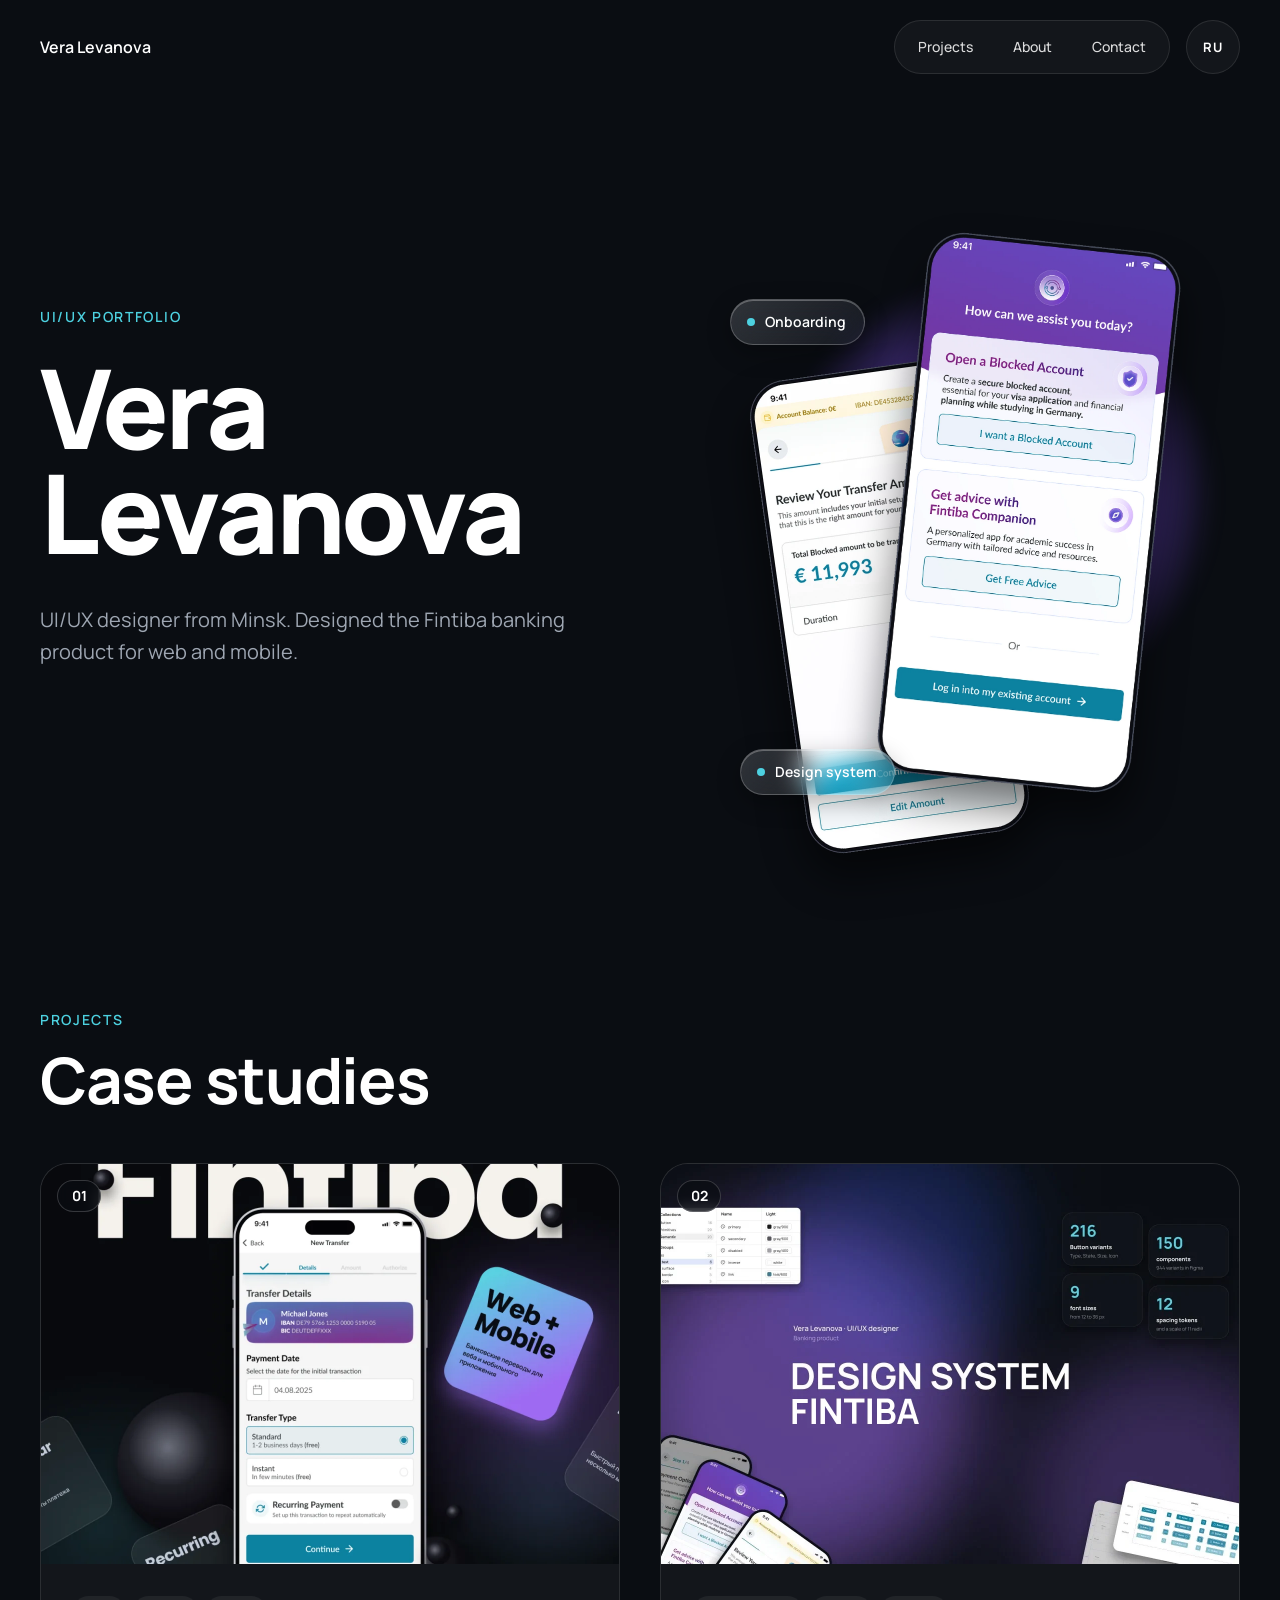
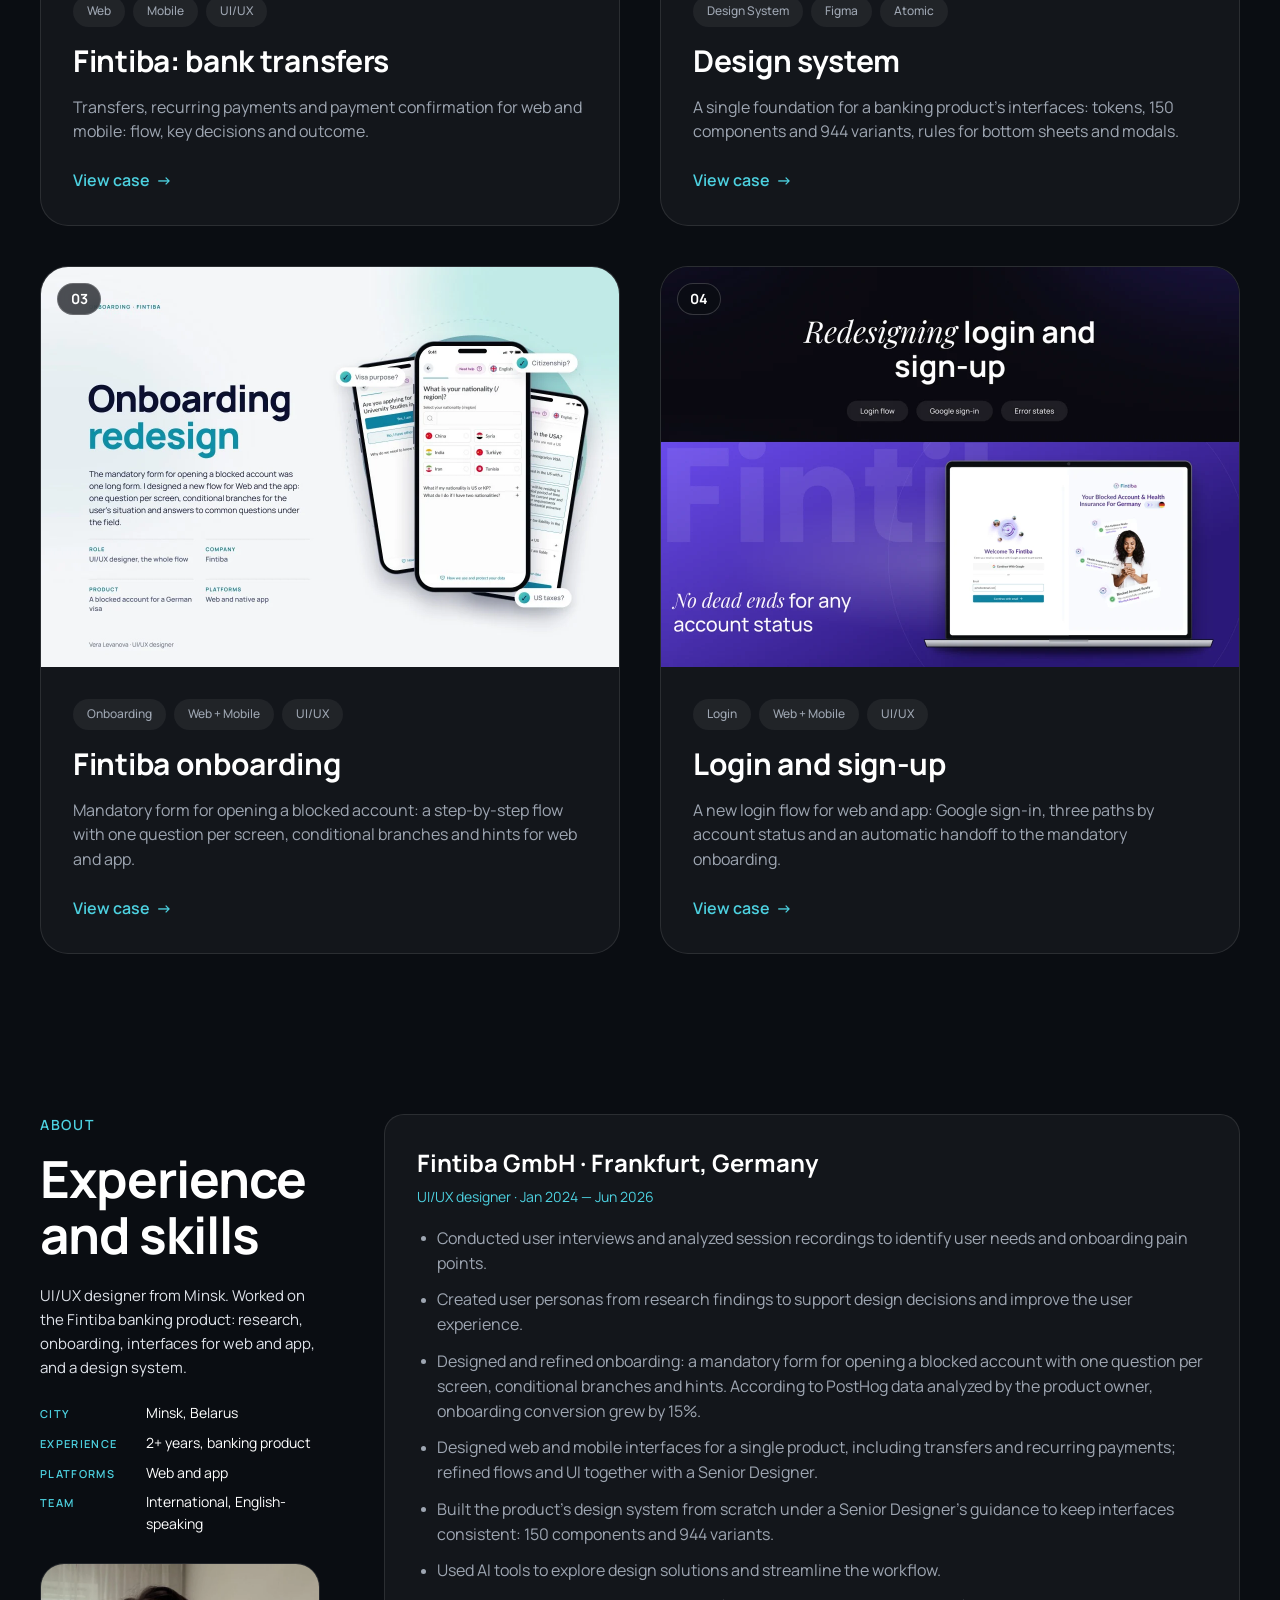
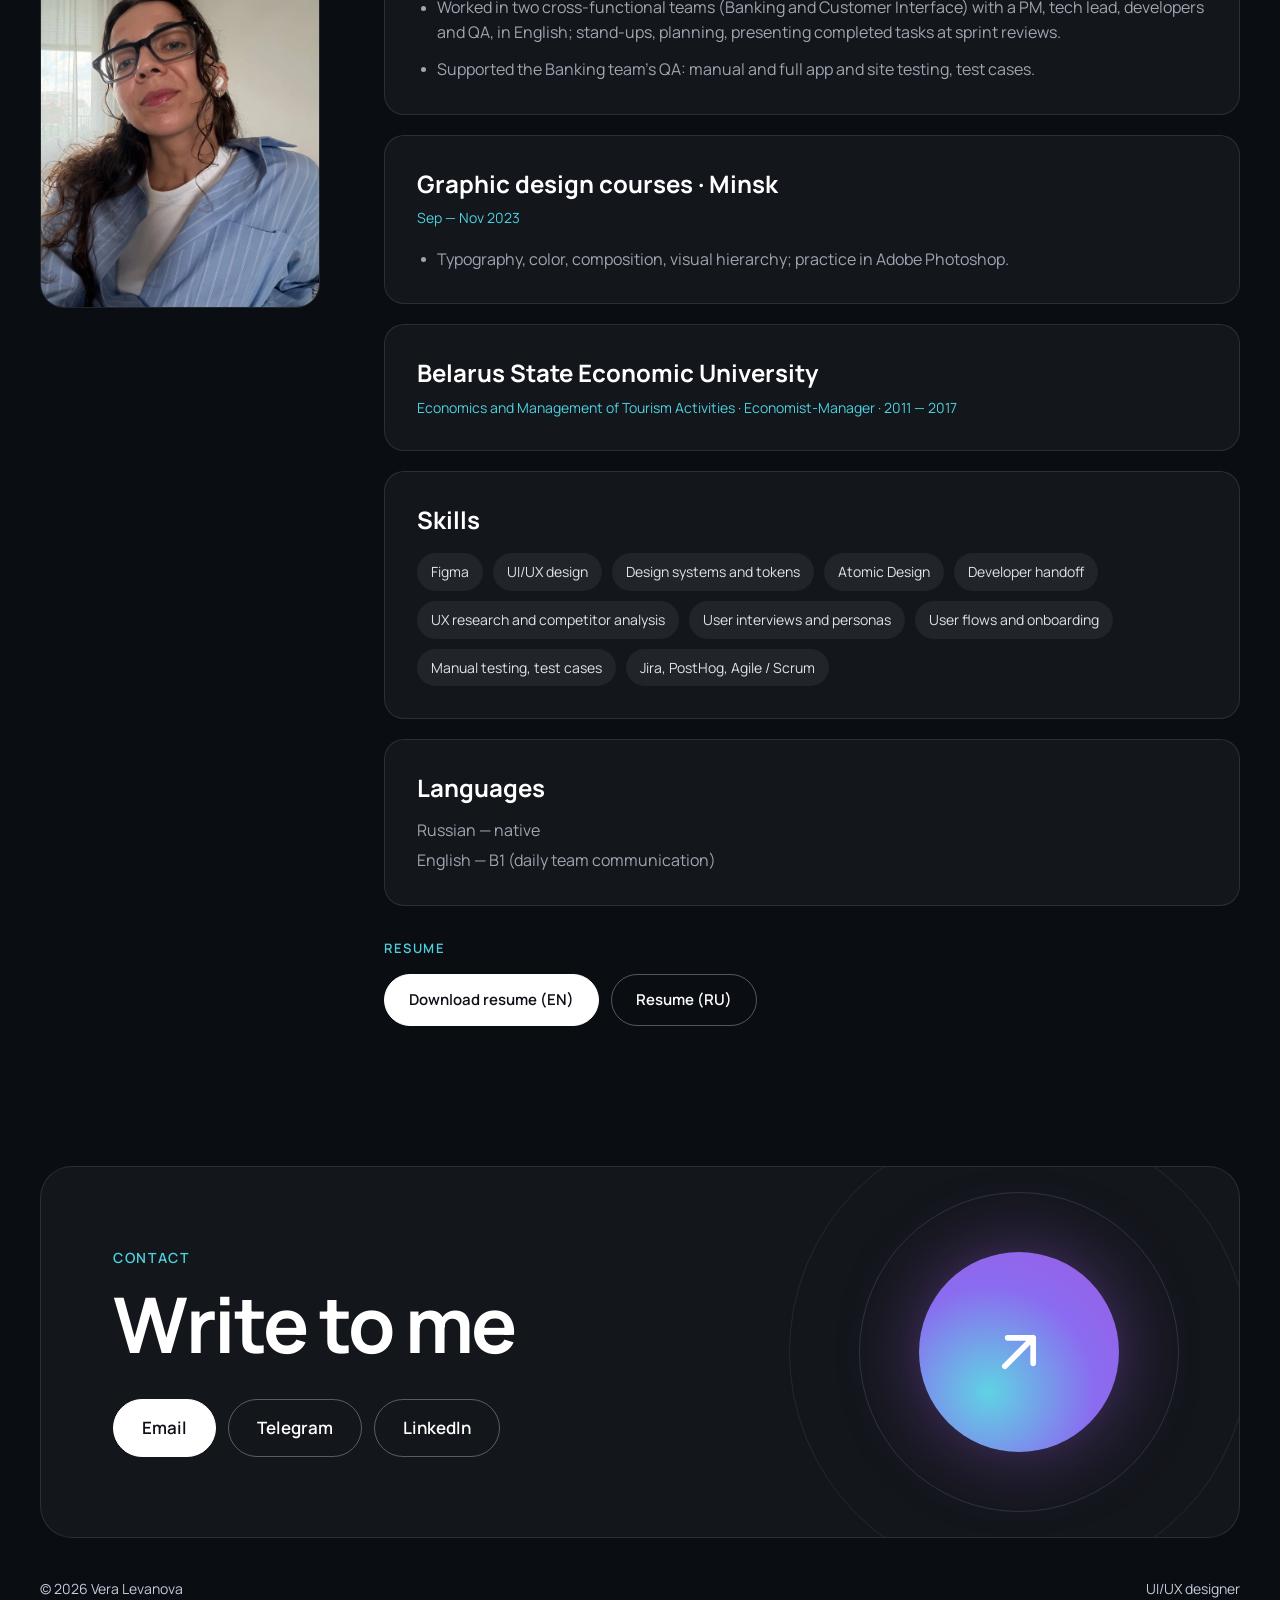
==== en/index.html @ 0f882722 "Language switch matches nav pill height across the site Co-Authored-By: Claude Opus 5 <noreply@anthr" ====
<!doctype html>
<html lang="en">
<head>
  <meta charset="utf-8">
  <meta name="viewport" content="width=device-width, initial-scale=1">
  <title>Vera Levanova — UI/UX Designer</title>
  <meta name="description" content="Portfolio of UI/UX designer Vera Levanova: onboarding, bank transfers and the design system of the Fintiba banking product for web and mobile.">
  <meta property="og:title" content="Vera Levanova — UI/UX Designer">
  <meta property="og:description" content="Case studies: onboarding, bank transfers and the Fintiba design system.">
  <meta property="og:type" content="website">
  <meta property="og:image" content="https://veralevanova.github.io/assets/img/og-cover.jpg">
  <meta property="og:image:width" content="1200">
  <meta property="og:image:height" content="630">
  <meta property="og:url" content="https://veralevanova.github.io/en/">
  <meta name="twitter:card" content="summary_large_image">
  <link rel="canonical" href="https://veralevanova.github.io/en/">
  <meta name="theme-color" content="#0a0d12">
  <link rel="alternate" hreflang="ru" href="https://veralevanova.github.io/">
  <link rel="alternate" hreflang="en" href="https://veralevanova.github.io/en/">
  <link rel="icon" href="../assets/img/favicon.svg" type="image/svg+xml">
  <link rel="preconnect" href="https://fonts.googleapis.com">
  <link rel="preconnect" href="https://fonts.gstatic.com" crossorigin>
  <link href="https://fonts.googleapis.com/css2?family=Manrope:wght@400;500;600;700;800&display=swap" rel="stylesheet">
  <link rel="stylesheet" href="../assets/css/site.css?v=1793600400">
</head>
<body class="home">
  <a class="skip-link" href="#main">Skip to content</a>

  <header class="site-header">
    <div class="container">
      <a class="brand" href="./">Vera Levanova</a>
      <button class="burger" type="button" aria-label="Menu" aria-expanded="false" aria-controls="site-nav"><span></span><span></span></button>
      <nav class="nav-pill" id="site-nav" aria-label="Main navigation">
        <a href="#projects">Projects</a>
        <a href="#about">About</a>
        <a href="#contacts">Contact</a>
      </nav>
      <a class="lang-switch" href="../" hreflang="ru" lang="ru" aria-label="Русская версия">RU</a>
    </div>
  </header>

  <main id="main">
    <section class="hero">
      <div class="container hero-grid">
        <div class="hero-text">
          <p class="eyebrow">UI/UX portfolio</p>
          <h1>Vera<br>Levanova</h1>
          <p class="lead">UI/UX designer from Minsk. Designed the Fintiba banking product for web and mobile.</p>
        </div>
        <div class="hero-visual" aria-hidden="true">
          <div class="orb-glow"></div>
          <img class="ph ph--tr" src="../assets/img/hero-phone-tr-hd2.webp" width="469" height="684" alt="">
          <img class="ph ph--home" src="../assets/img/hero-phone-home-hd2.webp" width="490" height="746" alt="">
          <span class="hero-chip hero-chip--onb"><i></i>Onboarding</span>
          <span class="hero-chip hero-chip--ds"><i></i>Design system</span>
        </div>
      </div>
    </section>

    <section class="section" id="projects">
      <div class="container">
        <p class="eyebrow">Projects</p>
        <h2 class="section-title">Case studies</h2>

        <div class="cases-grid">
          <a class="case-card" href="cases/transfers.html">
            <span class="case-num">01</span>
            <img class="cover" src="../assets/img/cover-transfers.webp?v=1793200008" width="1156" height="800" alt="Case cover: new transfer screen in the Fintiba mobile app" loading="lazy">
            <div class="body">
              <div class="tags"><span class="tag">Web</span><span class="tag">Mobile</span><span class="tag">UI/UX</span></div>
              <h3>Fintiba: bank transfers</h3>
              <p>Transfers, recurring payments and payment confirmation for web and mobile: flow, key decisions and outcome.</p>
              <span class="link-arrow">View case <span class="arr" aria-hidden="true">→</span></span>
            </div>
          </a>

          <a class="case-card" href="cases/design-system.html">
            <span class="case-num">02</span>
            <img class="cover" src="../assets/img/cover-ds-en.webp?v=1793500000" width="1156" height="800" alt="Case cover: Fintiba design system, components and numbers" loading="lazy">
            <div class="body">
              <div class="tags"><span class="tag">Design System</span><span class="tag">Figma</span><span class="tag">Atomic</span></div>
              <h3>Design system</h3>
              <p>A single foundation for a banking product's interfaces: tokens, 150 components and 944 variants, rules for bottom sheets and modals.</p>
              <span class="link-arrow">View case <span class="arr" aria-hidden="true">→</span></span>
            </div>
          </a>

          <a class="case-card" href="cases/onboarding.html">
            <span class="case-num">03</span>
            <img class="cover" src="../assets/img/cover-onb-en.webp?v=1793467786" width="1156" height="800" alt="Case cover: onboarding redesign, form screens on a phone" loading="lazy">
            <div class="body">
              <div class="tags"><span class="tag">Onboarding</span><span class="tag">Web + Mobile</span><span class="tag">UI/UX</span></div>
              <h3>Fintiba onboarding</h3>
              <p>Mandatory form for opening a blocked account: a step-by-step flow with one question per screen, conditional branches and hints for web and app.</p>
              <span class="link-arrow">View case <span class="arr" aria-hidden="true">→</span></span>
            </div>
          </a>
          <a class="case-card" href="cases/login.html">
            <span class="case-num">04</span>
            <img class="cover" src="../assets/img/cover-login-en.webp?v=1793471242" width="1156" height="800" alt="Case cover: login and sign-up redesign, laptop with the Google sign-in screen" loading="lazy">
            <div class="body">
              <div class="tags"><span class="tag">Login</span><span class="tag">Web + Mobile</span><span class="tag">UI/UX</span></div>
              <h3>Login and sign-up</h3>
              <p>A new login flow for web and app: Google sign-in, three paths by account status and an automatic handoff to the mandatory onboarding.</p>
              <span class="link-arrow">View case <span class="arr" aria-hidden="true">→</span></span>
            </div>
          </a>
        </div>
      </div>
    </section>

    <section class="section" id="about">
      <div class="container about-grid">
        <div class="about-left">
          <p class="eyebrow">About</p>
          <h2 class="section-title">Experience<br>and skills</h2>
          <p class="about-intro">UI/UX designer from Minsk. Worked on the Fintiba banking product: research, onboarding, interfaces for web and app, and a design system.</p>
          <dl class="facts">
            <div><dt>City</dt><dd>Minsk, Belarus</dd></div>
            <div><dt>Experience</dt><dd>2+ years, banking product</dd></div>
            <div><dt>Platforms</dt><dd>Web and app</dd></div>
            <div><dt>Team</dt><dd>International, English-speaking</dd></div>
          </dl>
          <img class="portrait" src="../assets/img/portrait.webp" width="680" height="840" alt="Vera Levanova" loading="lazy">
        </div>

        <div class="about-cards">
          <article class="info-card">
            <h3>Fintiba GmbH · Frankfurt, Germany</h3>
            <p class="meta">UI/UX designer · Jan 2024 — Jun 2026</p>
            <ul>
              <li>Conducted user interviews and analyzed session recordings to identify user needs and onboarding pain points.</li>
              <li>Created user personas from research findings to support design decisions and improve the user experience.</li>
              <li>Designed and refined onboarding: a mandatory form for opening a blocked account with one question per screen, conditional branches and hints. According to PostHog data analyzed by the product owner, onboarding conversion grew by 15%.</li>
              <li>Designed web and mobile interfaces for a single product, including transfers and recurring payments; refined flows and UI together with a Senior Designer.</li>
              <li>Built the product's design system from scratch under a Senior Designer's guidance to keep interfaces consistent: 150 components and 944 variants.</li>
              <li>Used AI tools to explore design solutions and streamline the workflow.</li>
              <li>Worked in two cross-functional teams (Banking and Customer Interface) with a PM, tech lead, developers and QA, in English; stand-ups, planning, presenting completed tasks at sprint reviews.</li>
              <li>Supported the Banking team's QA: manual and full app and site testing, test cases.</li>
            </ul>
          </article>

          <article class="info-card">
            <h3>Graphic design courses · Minsk</h3>
            <p class="meta">Sep — Nov 2023</p>
            <ul>
              <li>Typography, color, composition, visual hierarchy; practice in Adobe Photoshop.</li>
            </ul>
          </article>

          <article class="info-card">
            <h3>Belarus State Economic University</h3>
            <p class="meta">Economics and Management of Tourism Activities · Economist-Manager · 2011 — 2017</p>
          </article>

          <article class="info-card">
            <h3>Skills</h3>
            <div class="chips">
              <span class="chip">Figma</span><span class="chip">UI/UX design</span><span class="chip">Design systems and tokens</span><span class="chip">Atomic Design</span>
              <span class="chip">Developer handoff</span><span class="chip">UX research and competitor analysis</span><span class="chip">User interviews and personas</span>
              <span class="chip">User flows and onboarding</span><span class="chip">Manual testing, test cases</span><span class="chip">Jira, PostHog, Agile / Scrum</span>
            </div>
          </article>

          <article class="info-card">
            <h3>Languages</h3>
            <div class="langs">
              <span>Russian — native</span>
              <span>English — B1 (daily team communication)</span>
            </div>
          </article>

          <div class="resume">
            <p class="eyebrow">Resume</p>
            <div class="resume-actions">
              <a class="btn btn--solid" href="../assets/cv/CV_Levanova_EN.pdf" download>Download resume (EN)</a>
              <a class="btn" href="../assets/cv/CV_Levanova_RU.pdf" download>Resume (RU)</a>
            </div>
          </div>
        </div>
      </div>
    </section>
  </main>

  <footer class="contacts" id="contacts">
    <div class="container">
      <div class="contact-card">
        <p class="eyebrow">Contact</p>
        <h2>Write to me</h2>
        <div class="contact-actions">
          <a class="btn btn--solid" href="mailto:veralevanova27@gmail.com">Email</a>
          <a class="btn" href="https://t.me/verra_lv" target="_blank" rel="noopener">Telegram</a>
          <a class="btn" href="https://www.linkedin.com/in/vera-levanova-6b0aa3266" target="_blank" rel="noopener">LinkedIn</a>
        </div>
        <a class="orb" href="https://t.me/verra_lv" target="_blank" rel="noopener" aria-label="Message on Telegram">
          <svg viewBox="0 0 24 24" fill="none" stroke="#fff" stroke-width="2" stroke-linecap="round" stroke-linejoin="round" aria-hidden="true"><path d="M7 17 17 7M8 7h9v9"/></svg>
        </a>
      </div>
      <div class="site-footer">
        <span>© 2026 Vera Levanova</span>
        <span>UI/UX designer</span>
      </div>
    </div>
  </footer>
  <script src="../assets/js/home.js?v=1793200008" defer></script>
</body>
</html>
---- assets/css/site.css ----
/* ==========================================================
   Портфолио Веры Левановой — общие стили
   Оболочка сайта тёмная; кейс онбординга — светлый (body.theme-light)
   ========================================================== */

:root {
  /* тёмная оболочка */
  --bg: #0a0d12;
  --surface: rgba(255, 255, 255, 0.04);
  --surface-2: rgba(255, 255, 255, 0.06);
  --border: rgba(255, 255, 255, 0.10);
  --text: #ffffff;
  --muted: #9ea6b2;
  --accent: #4dd1e0;

  /* светлый кейс */
  --l-bg: #f5f6f8;
  --l-card: #ffffff;
  --l-border: #e3e6ee;
  --l-navy: #0b1030;
  --l-slate: #4f587a;
  --l-teal-text: #0b7285;
  --l-teal: #0c7e94;
  --l-coral: #c2410c;
  --l-shadow: 0 12px 30px rgba(11, 16, 48, 0.05);
  --grad-teal: linear-gradient(135deg, #0b5a72 0%, #11788f 45%, #2aa5b4 100%);

  --container: 1200px;
  --gutter: 120px;
  --radius-lg: 28px;
  --radius-md: 20px;
  --font: "Manrope", system-ui, -apple-system, "Segoe UI", sans-serif;
}

*, *::before, *::after { box-sizing: border-box; }
html { scroll-behavior: smooth; -webkit-text-size-adjust: 100%; }
body {
  margin: 0;
  font-family: var(--font);
  background: var(--bg);
  color: var(--text);
  font-size: 16px;
  line-height: 1.55;
  -webkit-font-smoothing: antialiased;
}
img { display: block; max-width: 100%; height: auto; }
a { color: inherit; }
h1, h2, h3, h4, p { margin: 0; }
ul { margin: 0; padding: 0; list-style: none; }

.container {
  width: 100%;
  max-width: calc(var(--container) + 2 * 40px);
  margin: 0 auto;
  padding: 0 40px;
}

.skip-link {
  position: absolute; left: -999px; top: 8px;
  background: var(--accent); color: #000; padding: 8px 14px; border-radius: 8px; z-index: 100;
}
.skip-link:focus { left: 16px; }

:focus-visible { outline: 2px solid var(--accent); outline-offset: 3px; border-radius: 6px; }

/* ---------- навигация ---------- */
.site-header { padding: 40px 0 0; position: relative; z-index: 5; }
.site-header .container { display: flex; flex-wrap: wrap; align-items: center; justify-content: space-between; gap: 12px 16px; }
.brand, .nav-pill a { white-space: nowrap; }
.brand { font-weight: 600; font-size: 16px; text-decoration: none; }
.nav-pill {
  display: flex; gap: 4px; padding: 5px;
  background: var(--surface); border: 1px solid var(--border); border-radius: 999px;
}
.nav-pill a {
  text-decoration: none; font-size: 14px; font-weight: 500;
  padding: 10px 18px; border-radius: 999px; color: var(--text); opacity: .85;
  transition: background .2s, opacity .2s;
}
.nav-pill a:hover { background: var(--surface-2); opacity: 1; }
.nav-pill a[aria-current="page"] { color: var(--accent); opacity: 1; }

/* ---------- общие элементы ---------- */
.eyebrow {
  font-size: 14px; font-weight: 600; letter-spacing: .12em; text-transform: uppercase;
  color: var(--accent);
}
.tag {
  display: inline-block; font-size: 12px; font-weight: 500;
  padding: 6px 14px; border-radius: 999px; background: rgba(255,255,255,.06); color: var(--muted);
}
.link-arrow {
  color: var(--accent); font-weight: 600; text-decoration: none; font-size: 16px;
  display: inline-flex; gap: 6px; align-items: center;
}
.link-arrow:hover { text-decoration: underline; text-underline-offset: 4px; }

/* ==========================================================
   ГЛАВНАЯ
   ========================================================== */
.hero { padding: 150px 0 140px; }
.hero h1 {
  font-size: clamp(64px, 10.3vw, 148px); line-height: .95; font-weight: 700;
  letter-spacing: -0.03em; margin: 28px 0 40px;
}
.hero .lead { max-width: 640px; font-size: 20px; color: var(--muted); line-height: 1.6; }

.section { padding: 80px 0; }
.section-title { font-size: clamp(40px, 5vw, 64px); font-weight: 700; letter-spacing: -0.02em; line-height: 1.1; margin-top: 14px; }

/* карточки кейсов */
.cases-grid { display: grid; grid-template-columns: minmax(0, 1fr) minmax(0, 1fr); gap: 40px; margin-top: 48px; }
.case-card {
  display: flex; flex-direction: column;
  background: var(--surface); border: 1px solid var(--border); border-radius: var(--radius-lg);
  overflow: hidden; text-decoration: none; color: inherit;
  transition: transform .25s ease, border-color .25s ease;
}
.case-card:hover { transform: translateY(-4px); border-color: rgba(255,255,255,.2); }
.case-card .cover { aspect-ratio: 578 / 400; width: 100%; object-fit: cover; }
.case-card .body { padding: 32px; display: flex; flex-direction: column; gap: 16px; flex: 1; }
.case-card .tags { display: flex; flex-wrap: wrap; gap: 8px; }
.case-card h3 { font-size: 30px; font-weight: 700; line-height: 1.2; letter-spacing: -0.01em; }
.case-card p { color: var(--muted); font-size: 16px; }
.case-card .link-arrow { margin-top: auto; padding-top: 8px; }
.case-card--wide { grid-column: 1 / -1; flex-direction: row; }
.case-card--wide .cover { width: 50%; aspect-ratio: auto; min-height: 400px; }
.case-card--wide .body { justify-content: center; padding: 48px; }

/* обо мне */
.about-grid { display: grid; grid-template-columns: 320px minmax(0, 1fr); gap: 80px; align-items: start; }
.about-grid .sticky { position: sticky; top: 40px; }
.about-cards { display: flex; flex-direction: column; gap: 20px; }
.info-card {
  background: var(--surface); border: 1px solid var(--border); border-radius: var(--radius-md);
  padding: 32px;
}
.info-card h3 { font-size: 24px; font-weight: 700; line-height: 1.3; }
.info-card .meta { color: var(--accent); font-size: 14px; margin-top: 8px; }
.info-card ul { margin-top: 18px; display: flex; flex-direction: column; gap: 12px; }
.info-card li { position: relative; padding-left: 20px; color: var(--muted); font-size: 16px; }
.info-card li::before { content: ""; position: absolute; left: 4px; top: .65em; width: 5px; height: 5px; border-radius: 50%; background: var(--muted); }
.chips { display: flex; flex-wrap: wrap; gap: 10px; margin-top: 18px; }
.chip { font-size: 14px; padding: 8px 14px; border-radius: 999px; background: rgba(255,255,255,.06); color: #dfe3ea; }
.langs { margin-top: 14px; color: var(--muted); display: flex; flex-direction: column; gap: 6px; }

/* контакты (общий подвал) */
.contacts { padding: 60px 0 40px; background: var(--bg); color: var(--text); }
.contact-card {
  position: relative; overflow: hidden;
  background: var(--surface); border: 1px solid var(--border); border-radius: 32px;
  padding: 80px 72px; min-height: 360px;
}
.contact-card h2 { font-size: clamp(44px, 6vw, 80px); font-weight: 700; letter-spacing: -0.03em; line-height: 1; margin: 18px 0 36px; position: relative; z-index: 1; }
.contact-actions { display: flex; flex-wrap: wrap; gap: 12px; position: relative; z-index: 1; }
.btn {
  display: inline-flex; align-items: center; justify-content: center;
  padding: 15px 28px; border-radius: 999px; font-weight: 600; font-size: 17px; text-decoration: none;
  border: 1px solid rgba(255,255,255,.3); color: var(--text); transition: background .2s;
}
.btn:hover { background: rgba(255,255,255,.08); }
.btn--solid { background: #fff; color: #0d0f17; border-color: #fff; }
.btn--solid:hover { background: #e9ecf1; }
.orb {
  position: absolute; right: 120px; top: 50%; transform: translateY(-50%);
  width: 200px; height: 200px; border-radius: 50%;
  background: radial-gradient(circle at 35% 70%, #5fd3e3 0%, #8a6cf0 55%, #9b5de5 100%);
  box-shadow: 0 0 80px rgba(155, 93, 229, .45);
  display: grid; place-items: center;
}
.orb::before, .orb::after {
  content: ""; position: absolute; border-radius: 50%; border: 1px solid rgba(255,255,255,.12);
}
.orb::before { inset: -60px; }
.orb::after { inset: -130px; border-color: rgba(255,255,255,.08); }
.orb svg { width: 56px; height: 56px; }
.site-footer { display: flex; justify-content: space-between; gap: 16px; color: #c2ccdb; font-size: 14px; padding: 40px 0 0; }

/* ==========================================================
   КЕЙС (светлый)
   ========================================================== */
body.theme-light { background: var(--l-bg); color: var(--l-navy); }
.theme-light .site-header .brand { color: var(--l-navy); }
.theme-light .nav-pill { background: rgba(255,255,255,.75); border-color: var(--l-border); backdrop-filter: blur(8px); }
.theme-light .nav-pill a { color: var(--l-navy); }
.theme-light .nav-pill a:hover { background: #eef1f5; }
.theme-light :focus-visible { outline-color: var(--l-teal-text); }

.case { --pad: 120px; }
.case section { padding: 96px 0; position: relative; overflow-x: clip; }
/* соседние разделы на одном фоне не удваивают отступ */
.case section:not([style]):not(.divider) + section:not([style]):not(.divider) { padding-top: 16px; }
.case .divider + section:not([style]) { padding-top: 56px; }
.case .eyebrow, .case .num { color: var(--l-teal-text); }
.case .num { font-size: 14px; font-weight: 600; letter-spacing: .12em; display: block; margin-bottom: 22px; }
.case h2 { font-size: clamp(36px, 4.4vw, 52px); font-weight: 700; letter-spacing: -0.02em; line-height: 1.15; }
.case h3 { font-weight: 700; line-height: 1.3; }
.case .sub { font-size: 20px; color: var(--l-slate); margin-top: 14px; max-width: 900px; }
.case p { color: var(--l-slate); }
.mark {
  display: inline-block; background: var(--l-teal); color: #fff;
  border-radius: 16px; padding: 0 .22em .06em; line-height: 1.2;
}
.card {
  background: var(--l-card); border: 1px solid var(--l-border); border-radius: var(--radius-lg);
  box-shadow: var(--l-shadow); padding: 28px;
}
.card .label { font-size: 14px; font-weight: 600; letter-spacing: .12em; text-transform: uppercase; color: var(--l-teal-text); }
.card--teal { background: var(--grad-teal); border: none; color: #fff; }
.card--teal p, .card--teal h3 { color: #fff; }
.card--teal .label { color: rgba(255,255,255,.92); }
.bullets { display: flex; flex-direction: column; gap: 14px; }
.bullets li { position: relative; padding-left: 26px; color: var(--l-slate); font-size: 19px; }
.bullets li::before { content: ""; position: absolute; left: 0; top: .5em; width: 11px; height: 11px; border-radius: 50%; background: var(--l-teal); }
figure { margin: 0; }
figcaption { font-size: 15px; color: var(--l-slate); margin-top: 12px; }

/* обложка */
.case-hero { padding: 80px 0 60px !important; }
.case-hero .grid { display: grid; grid-template-columns: minmax(0, 1fr) minmax(0, 1fr); gap: 40px; align-items: center; }
.case-hero h1 { font-size: clamp(56px, 6.5vw, 92px); line-height: 1; font-weight: 700; letter-spacing: -0.03em; margin: 40px 0 36px; }
.case-hero h1 span { color: var(--l-teal); display: block; }
.case-hero .lead { font-size: 20px; color: var(--l-navy); max-width: 560px; line-height: 1.6; }
.meta-grid { display: grid; grid-template-columns: minmax(0, 1fr) minmax(0, 1fr); gap: 28px 30px; margin-top: 34px; max-width: 560px; }
.meta-grid div { border-top: 1px solid var(--l-border); padding-top: 14px; }
.meta-grid dt { font-size: 14px; font-weight: 600; letter-spacing: .12em; color: var(--l-teal-text); text-transform: uppercase; }
.meta-grid dd { margin: 6px 0 0; font-size: 17px; color: var(--l-navy); }
.byline { margin-top: 48px; font-size: 15px; color: var(--l-slate); }

/* лента */
.ribbon { overflow: hidden; padding-bottom: 0 !important; }
.ribbon h2 { font-size: clamp(48px, 8.6vw, 124px); line-height: 1; letter-spacing: -0.03em;
  background: linear-gradient(90deg, #0b1030 0%, #0c4a68 55%, #0c7e94 100%); -webkit-background-clip: text; background-clip: text; color: transparent; }
.ribbon .strip { width: 100%; margin-top: 60px; }

/* бегущая лента экранов */
.marquee { position: relative; margin-top: 56px; padding: 10px 0 40px; overflow: hidden; }
.marquee::before { content: ""; position: absolute; left: 2%; right: 2%; bottom: 0; height: 55%; border-radius: 50%;
  background: rgba(95, 211, 198, .35); filter: blur(70px); pointer-events: none; }
.marquee__track { display: flex; width: max-content; position: relative; will-change: transform; }
.marquee__group { display: flex; align-items: flex-start; }
.marquee__group img { width: 236px; height: auto; flex: none; margin-right: -42px; }
.marquee__group img:nth-child(even) { transform: translateY(28px); }
@media (max-width: 860px) {
  .marquee { margin-top: 32px; }
  .marquee__group img { width: 168px; margin-right: -30px; }
}
@media (prefers-reduced-motion: reduce) {
  .marquee { overflow-x: auto; }
  .marquee__group[aria-hidden="true"] { display: none; }
}

/* разделитель разделов */
.divider { padding: 60px 0 !important; overflow: hidden; }
.divider .progress { height: 4px; background: #dfe2e8; border-radius: 4px; position: relative; margin-bottom: 60px; }
.divider .progress span { position: absolute; left: 0; top: 0; bottom: 0; border-radius: 4px; background: linear-gradient(90deg, #0b5a72, #2aa5b4); }
.divider h2 { font-size: clamp(44px, 5vw, 72px); margin-top: 10px; }
.divider .big-num { position: absolute; right: 0; top: -20px; font-size: clamp(160px, 24vw, 340px); font-weight: 800; line-height: 1;
  color: #0e8fa8; opacity: .08; pointer-events: none; letter-spacing: -0.04em; }
.divider .container { position: relative; }

/* о проекте */
.about-case { display: grid; grid-template-columns: repeat(4, minmax(0, 1fr)); gap: 20px; margin-top: 44px; }
.about-case .screen { grid-column: span 2; grid-row: span 2; border-radius: var(--radius-lg); overflow: hidden; }
.about-case .screen { background: var(--grad-teal); padding: 36px 36px 0; display: flex; align-items: flex-end; min-height: 400px; }
.browser { width: 100%; height: 100%; background: #fff; border-radius: 14px 14px 0 0; overflow: hidden; box-shadow: 0 24px 50px rgba(5, 40, 55, .35); display: flex; flex-direction: column; }
.browser__bar { flex: none; height: 30px; background: #e7ebf1; display: flex; align-items: center; gap: 7px; padding: 0 14px; }
.browser__bar i { width: 10px; height: 10px; border-radius: 50%; background: #ff5f57; }
.browser__bar i:nth-child(2) { background: #febc2e; }
.browser__bar i:nth-child(3) { background: #28c840; }
.about-case .screen .browser img { width: 100%; flex: 1; min-height: 0; object-fit: cover; object-position: left top; }
.about-case .product { grid-column: span 2; }
.about-case .wide { grid-column: span 2; }
.about-case h3 { font-size: 24px; margin: 10px 0 12px; }
.about-case .card .big { font-size: 48px; font-weight: 700; letter-spacing: -0.02em; line-height: 1; color: var(--l-teal-text); }
.about-case .card p { font-size: 17px; }
.about-case .role p, .about-case .team p { color: var(--l-navy); margin-top: 12px; }

.about-case .card.stat { background: var(--grad-teal); border: none; }
.about-case .card.stat .big, .about-case .card.stat p { color: #fff !important; }
.about-case .card.team { background: linear-gradient(135deg, #ffffff 0%, #ffffff 45%, #e3f3f5 100%); }

/* объём работы */
.scope { display: grid; grid-template-columns: repeat(5, minmax(0, 1fr)); gap: 24px; margin-top: 48px; padding: 0; list-style: none; }
.scope-item p { font-size: 16px; color: var(--l-slate); padding: 0 6px; }
.scope-card {
  position: relative; aspect-ratio: 4 / 5; border-radius: 28px; padding: 28px 26px;
  display: flex; flex-direction: column; background: #fff; border: 1px solid var(--l-border);
  box-shadow: 0 18px 40px rgba(11, 16, 48, .07); transition: transform .3s ease;
}
.scope-card { transform: rotate(var(--r, 0deg)) translateY(var(--y, 0px)); }
.scope-item:nth-child(1) { --r: -7deg; --y: 0px; }
.scope-item:nth-child(2) { --r: 5deg;  --y: 30px; }
.scope-item:nth-child(3) { --r: -5deg; --y: -5px; }
.scope-item:nth-child(4) { --r: 6deg;  --y: 30px; }
.scope-item:nth-child(5) { --r: -4deg; --y: 5px; }
/* пунктирная линия с точками между карточками и подписями, как в макете */
.scope-item { position: relative; }
.scope-item p { position: relative; margin-top: 76px !important; }
.scope-item p::before { content: ""; position: absolute; left: 50%; top: -44px; width: 12px; height: 12px; margin-left: -6px; border-radius: 50%; background: var(--l-teal); }
.scope-item:not(:last-child) p::after { content: ""; position: absolute; left: 50%; top: -38px; width: calc(100% + 24px); height: 26px;
  border-bottom: 1.5px dashed #6cc3cc; border-radius: 0 0 50% 50% / 0 0 100% 100%; }
.scope-card--teal { background: var(--grad-teal); border: none; color: #fff; }
.scope-icon {
  width: 76px; height: 76px; border-radius: 50%; display: grid; place-items: center;
  background: var(--grad-teal); color: #fff; box-shadow: 0 10px 24px rgba(11, 90, 114, .25);
}
.scope-card--teal .scope-icon { background: rgba(255, 255, 255, .16); box-shadow: inset 0 0 0 1px rgba(255,255,255,.28); }
.scope-icon svg { width: 34px; height: 34px; }
.scope-n { margin-top: auto; font-size: 14px; font-weight: 700; color: var(--l-teal-text); }
.scope-card--teal .scope-n { color: rgba(255,255,255,.85); }
.scope-card h3 { font-size: 21px; line-height: 1.25; margin-top: 8px; color: var(--l-navy); }
.scope-card--teal h3 { color: #fff; }

/* проблема */
.problem { display: grid; grid-template-columns: minmax(0, 1.55fr) minmax(0, 1fr); gap: 40px; margin-top: 40px; align-items: start; }
.problem .cards { display: flex; flex-direction: column; gap: 16px; }
.problem .card { padding: 24px 28px; }
.problem .card .label { color: var(--l-coral); }
.problem .card h3 { font-size: 20px; margin: 6px 0 8px; }
.problem .card p { font-size: 15px; }
.note { font-size: 16px; color: var(--l-slate); margin-top: 40px; }

/* цель */
.goal { display: grid; grid-template-columns: 440px minmax(0, 1fr); gap: 80px; }
.goal .card--teal { margin-top: 44px; padding: 36px; }
.goal .card--teal h3 { font-size: 24px; margin: 16px 0 16px; }
.goal .card--teal p { font-size: 17px; }
.goal .intro { font-size: 19px; }
.goal .items { margin-top: 40px; display: flex; flex-direction: column; gap: 30px; }
.goal .items h3 { font-size: 20px; margin-bottom: 10px; color: var(--l-navy); }

/* исследование */
.research { display: grid; grid-template-columns: minmax(0, 1fr) minmax(0, 1fr); gap: 80px; margin-top: 44px; }
.research p { font-size: 19px; }
.table-wrap { overflow-x: auto; margin-top: 24px; border-radius: var(--radius-lg); background: #fff; border: 1px solid var(--l-border); box-shadow: var(--l-shadow); }
.cmp { width: 100%; min-width: 820px; border-collapse: collapse; font-size: 15px; text-align: center; }
.cmp th, .cmp td { padding: 20px 12px; border-bottom: 1px solid var(--l-border); }
.cmp tr:last-child th, .cmp tr:last-child td { border-bottom: none; }
.cmp thead th { font-weight: 700; color: var(--l-navy); }
.cmp tbody th { text-align: left; font-weight: 600; color: var(--l-navy); padding-left: 28px; width: 190px; }
.cmp td { color: var(--l-slate); }
.cmp .after { background: #e6f3f5; color: var(--l-teal-text); font-weight: 700; }
.cmp .bad { color: #b42318; }
.yes, .no { display: inline-grid; place-items: center; width: 34px; height: 34px; border-radius: 50%; font-weight: 700; }
.yes { background: var(--l-teal); color: #fff; }
.no { background: #fde4e1; color: #b42318; }
.insights { display: grid; grid-template-columns: minmax(0, 1fr) minmax(0, 1fr); gap: 30px; margin-top: 24px; }
.insights .card { padding: 32px; }
.insights h3 { font-size: 24px; margin: 10px 0 12px; }

/* проблемы и решения */
.pairs-head { display: grid; grid-template-columns: minmax(0, 1fr) 56px minmax(0, 1.05fr); gap: 0; margin-top: 44px; }
.pairs-head span { text-transform: uppercase; font-size: 14px; font-weight: 600; letter-spacing: .12em; }
.pairs-head span:first-child { color: var(--l-coral); }
.pairs-head span:last-child { color: var(--l-teal-text); grid-column: 3; }
.pair { display: grid; grid-template-columns: minmax(0, 1fr) 56px minmax(0, 1.05fr); align-items: stretch; margin-top: 18px; }
.pair .before { background: linear-gradient(135deg, #fff1ef, #ffffff); border: 1px solid #f6d5cf; border-radius: var(--radius-lg); padding: 28px; display: flex; gap: 22px; align-items: center; }
.pair .before .n { flex: none; width: 44px; height: 44px; border-radius: 50%; display: grid; place-items: center; background: #fde4e1; color: var(--l-coral); font-weight: 700; font-size: 15px; }
.pair .before h3 { font-size: 22px; color: var(--l-navy); }
.pair .before p { margin-top: 6px; font-size: 16px; }
.pair .arrow { display: grid; place-items: center; }
.pair .arrow span { width: 44px; height: 44px; border-radius: 50%; background: #fff; border: 1px solid var(--l-border); display: grid; place-items: center; color: var(--l-teal-text); font-size: 18px; }
.pair .after { display: grid; grid-template-columns: minmax(0, 1fr) 214px; gap: 20px; align-items: center; padding: 20px 20px 20px 28px; }
.pair .after h3 { font-size: 22px; }
.pair .after p { font-size: 16px; margin-top: 8px; }
.pair .after img { border-radius: 12px; border: 1px solid var(--l-border); width: 214px; }

/* один шаг */
.annotations { display: grid; grid-template-columns: repeat(5, minmax(0, 1fr)); gap: 16px; margin-top: 32px; position: relative; z-index: 1; }
.annotations .card { padding: 22px; }
.annotations .n { width: 30px; height: 30px; border-radius: 50%; background: #7fd9d6; color: var(--l-navy); display: grid; place-items: center; font-weight: 700; font-size: 14px; }
.annotations h3 { font-size: 17px; margin: 18px 0 6px; }
.annotations p { font-size: 14px; }
.wide-figure { margin-top: 44px; }
.wide-figure img { border-radius: 24px; box-shadow: 0 41px 86px rgba(0, 0, 0, .45); }

/* ветки */
.legend { margin-top: 26px; width: 100%; max-width: 566px; }
.branches { display: grid; grid-template-columns: repeat(3, minmax(0, 1fr)); gap: 24px; margin-top: 28px; align-items: start; }
.branches img { width: 100%; border-radius: 24px; box-shadow: 0 12px 30px rgba(11, 16, 48, .06); }
.branches .span-2 { grid-column: span 2; }

/* вход / сша */
.split { display: grid; grid-template-columns: minmax(0, 1fr) minmax(0, 1fr); gap: 60px; align-items: center; }
.split--rev { grid-template-columns: minmax(0, 1.45fr) minmax(0, 1fr); }
.split h2 { margin-bottom: 22px; }
.split p { font-size: 19px; margin-top: 16px; }
.split h3 { font-size: 20px; margin-top: 30px; color: var(--l-navy); }

/* картинки без встроенных полей: тень и скругление задаются кодом */
img[src$="entry.webp"] { border-radius: 16px; box-shadow: 0 28px 60px rgba(11, 16, 48, .14); }
img[src$="us-stop.webp"] { border-radius: 40px; box-shadow: 0 24px 60px rgba(11, 16, 48, .08); }

/* обложка и лента: мягкие бирюзовые свечения из макета */
.case-hero { overflow: hidden; }
/* свечения обложки из макета: размытые эллипсы #5fd3c6 35% (справа сверху) и #0e8fa8 12% (слева) */
.theme-light .site-header { position: absolute; top: 0; left: 0; right: 0; }
.case .case-hero { padding-top: 170px !important;
  background:
    radial-gradient(ellipse 600px 480px at calc(50% + 630px) 40px, rgba(95, 211, 198, .42) 0%, rgba(95, 211, 198, .35) 40%, rgba(95, 211, 198, .14) 72%, rgba(95, 211, 198, 0) 100%),
    radial-gradient(ellipse 560px 440px at calc(50% - 670px) 400px, rgba(14, 143, 168, .12) 0%, rgba(14, 143, 168, .10) 40%, rgba(14, 143, 168, .04) 72%, rgba(14, 143, 168, 0) 100%); }
.case-hero .container { position: relative; z-index: 1; }

/* телефоны */
.phones-band { position: relative; margin-top: 60px; }
.phones-band::before { content: ""; position: absolute; left: -50px; right: -50px; top: 26%; bottom: 120px; border-radius: 40px; background: linear-gradient(135deg, #e3f1f3, #d4ecef); z-index: 0; }
.phones { position: relative; z-index: 1; display: grid; gap: 24px; }
.phones--4 { grid-template-columns: repeat(4, minmax(0, 1fr)); }
.phones--2 { grid-template-columns: minmax(0, 1fr) minmax(0, 1fr); max-width: 820px; margin: 0 auto; }
.phones figure img { width: 100%; aspect-ratio: 876 / 1472; object-fit: contain; object-position: center bottom; }
.phones figure img.wide-3 { width: calc(100% * 962 / 876); max-width: none; aspect-ratio: auto; }
.phones figure img.wide-4 { width: calc(100% * 882 / 876); max-width: none; aspect-ratio: auto; }
.phones-band--final::before { bottom: 14%; }

/* 04.3 на десктопе — телефоны в масштабе макета Figma (258 px), подложка 1300 px */
@media (min-width: 1101px) {
  .phones-band:not(.phones-band--final) { margin-top: 70px; }
  .phones-band:not(.phones-band--final)::before { left: -50px; right: -50px; top: 135px; bottom: 96px; border-radius: 48px; background: #e4f1f3; }
  .phones--4 { gap: 28px; }
  .phones--4 figure img { width: 155.3%; max-width: none; aspect-ratio: auto; margin-left: -27.65%; margin-top: -40px; margin-bottom: -44px; }
  .phones--4 figure img.wide-3 { width: 170.6%; }
  .phones--4 figure img.wide-4 { width: 156.4%; }
  .phones--4 figure { position: relative; }
  .phones--4 figure:nth-child(3) { z-index: 2; }
  .phones--4 figcaption { margin-top: 40px; padding: 0 4px; }
  .phones--4 figcaption strong { font-size: 22px; }
  .phones--4 figcaption { font-size: 17px; }
}
.phones--2 figure img { aspect-ratio: 1080 / 1856; }
.phones figcaption strong { display: block; font-size: 19px; color: var(--l-navy); margin-bottom: 4px; font-weight: 700; }
.phones figcaption { font-size: 16px; padding: 0 16px; }
.phones .small { display: block; font-size: 14px; margin-top: 6px; }

/* финал флоу — геометрия из макета Figma (контейнер 1200 px, сцена 1200 × 753) */
.case section.final-sec { padding: 120px 0 122px; }
.final-stage { position: relative; aspect-ratio: 1200 / 753; margin-top: 84px; margin-bottom: 140px; }
.final-band { position: absolute; left: -4.1667%; width: 108.3333%; top: 13.28%; height: 84.99%; border-radius: 40px;
  background: url("../img/final-band.webp") center / cover no-repeat, linear-gradient(117deg, #0a5a73, #0e8fa8 50%, #7fd9cf); }
.final-fig { position: absolute; width: 27.9167%; margin: 0; }
.final-fig--1 { left: 15%; top: 3.98%; }
.final-fig--2 { left: 57.0833%; top: 0; }
.final-fig img { width: 100%; filter: drop-shadow(0 30px 40px rgba(11, 16, 48, .22)); }
.final-badge { position: absolute; left: -4.18%; top: -1.94%; width: 11.94%; aspect-ratio: 1; border-radius: 50%; z-index: 1;
  display: grid; place-items: center; font-weight: 700; font-size: 16px; color: #fff;
  background: linear-gradient(135deg, #0b5f7a, #3dbbc4); box-shadow: 0 6px 14px rgba(11, 95, 122, .3); }
.final-fig figcaption { position: absolute; left: 5.97%; width: 89.55%; margin: 0; font-size: 16px; color: var(--l-slate); line-height: 1.5; }
.final-fig--1 figcaption { top: calc(100% + 37px); }
.final-fig--2 figcaption { top: calc(100% + 67px); }
.final-fig figcaption strong { display: block; font-size: 20px; color: var(--l-navy); margin-bottom: 8px; font-weight: 700; }
.final-fig .small { display: block; font-size: 14px; margin-top: 8px; }

/* итоги */
.results { display: grid; grid-template-columns: minmax(0, 1fr) minmax(0, 1fr); gap: 20px; margin-top: 44px; }
.results .band img { border-radius: var(--radius-lg); width: 100%; height: 100%; object-fit: cover; }
.tiles { display: grid; grid-template-columns: minmax(0, 1fr) minmax(0, 1fr); gap: 20px; }
.tile { border-radius: var(--radius-lg); padding: 28px; display: flex; flex-direction: column; justify-content: space-between; min-height: 200px; }
.tile b { font-size: 52px; line-height: 1; letter-spacing: -0.02em; }
.tile span { font-size: 15px; }
.tile.dark { background: var(--grad-teal); color: #fff; }
.tile.light { background: #fff; border: 1px solid var(--l-border); box-shadow: var(--l-shadow); }
.tile.light b { color: var(--l-teal-text); }
.tile.light span { color: var(--l-slate); }
.quote { margin-top: 20px; display: flex; gap: 20px; align-items: center; }
.quote .mark-q { font-size: 56px; line-height: .6; color: var(--l-teal-text); font-weight: 800; }
.quote blockquote { margin: 0; font-size: 20px; font-weight: 700; color: var(--l-navy); }
.quote cite { display: block; font-style: normal; font-size: 14px; color: var(--l-slate); margin-top: 6px; font-weight: 400; }
.learn-title { font-size: 40px !important; margin-top: 90px; }
.learnings { display: grid; grid-template-columns: minmax(0, 2fr) minmax(0, 1fr) minmax(0, 1fr); gap: 20px; margin-top: 30px; }
.learnings .card { padding: 32px; }
.learnings .n { font-size: 14px; font-weight: 700; color: var(--l-teal-text); }
.learnings .card--teal .n { color: rgba(255,255,255,.9); }
.learnings h3 { font-size: 22px; margin: 14px 0 12px; }
.learnings .card--teal h3 { font-size: 30px; }
.learnings p { font-size: 16px; }
.next-steps { margin-top: 20px; padding: 32px; }
.next-steps h3 { font-size: 20px; margin: 10px 0 10px; }

/* следующий кейс */
.next-cases { display: grid; grid-template-columns: minmax(0, 1fr) minmax(0, 1fr); gap: 20px; margin-top: 44px; }
.next-cases a.cover-link img { border-radius: var(--radius-lg); width: 100%; transition: transform .25s ease; }
.next-cases a.cover-link:hover img { transform: translateY(-4px); }
.next-cases .eyebrow { color: var(--l-teal-text); margin-top: 24px; display: block; }
.next-cases h3 { font-size: 26px; margin: 8px 0 6px; }
.next-cases p { font-size: 16px; }
.btn-light { display: inline-flex; margin-top: 18px; padding: 13px 22px; border-radius: 999px; background: #e6f3f5; color: var(--l-teal-text); font-weight: 600; text-decoration: none; border: 1px solid #c9e6ea; }
.btn-light:hover { background: #d6edf0; }

.cmp small { font-size: 14px; }
.swipe-hint { display: none; font-size: 14px; color: var(--l-slate); margin-top: 10px; }

/* обложка кейса: визуал справа в масштабе макета (800 px при контейнере 1200, левый край на 575 px) */
@media (min-width: 1101px) {
  .case-hero .grid { align-items: start; }
  .case-hero .visual img { width: 137.93%; max-width: none; margin-left: -7.76%; margin-top: -9px; }
}

/* кнопка «Наверх» */
.to-top {
  position: fixed; right: 32px; bottom: 32px; z-index: 50;
  width: 52px; height: 52px; border-radius: 50%; border: none; cursor: pointer;
  display: grid; place-items: center; color: #fff;
  background: linear-gradient(135deg, #0b5f7a, #2aa5b4);
  box-shadow: 0 10px 24px rgba(11, 95, 122, .35);
  opacity: 0; visibility: hidden; transform: translateY(12px);
  transition: opacity .25s ease, transform .25s ease, visibility .25s, box-shadow .2s ease;
}
.to-top.is-visible { opacity: 1; visibility: visible; transform: none; }
.to-top:hover { box-shadow: 0 14px 30px rgba(11, 95, 122, .45); transform: translateY(-2px); }
.to-top:focus-visible { outline: 2px solid #4dd1e0; outline-offset: 3px; }
.to-top svg { width: 22px; height: 22px; }
@media (max-width: 860px) { .to-top { right: 16px; bottom: 16px; width: 46px; height: 46px; } }

/* заглушка для кейса, который ещё переносится */
.stub { min-height: 60vh; display: flex; flex-direction: column; justify-content: center; gap: 18px; padding: 80px 0; }
.stub h1 { font-size: clamp(40px, 6vw, 72px); letter-spacing: -0.02em; line-height: 1.05; }
.stub p { color: var(--muted); font-size: 19px; max-width: 620px; }

/* ==========================================================
   АДАПТИВ
   ========================================================== */
@media (max-width: 1100px) {
  .about-grid { grid-template-columns: minmax(0, 1fr); gap: 32px; }
  .about-grid .sticky { position: static; }
  .case-hero .grid { grid-template-columns: minmax(0, 1fr); }
  .case-hero .visual { max-width: 560px; margin: 0 auto; }
  .case .case-hero { padding-top: 180px !important; }
  .goal { grid-template-columns: minmax(0, 1fr); gap: 40px; }
  .scope { grid-template-columns: repeat(3, minmax(0, 1fr)); row-gap: 48px; }
  .annotations { grid-template-columns: repeat(3, minmax(0, 1fr)); }
  .phones--4 { grid-template-columns: repeat(2, minmax(0, 1fr)); row-gap: 40px; }
  .phones-band::before { display: none; }
  .case section.final-sec { padding: 64px 0; }
  .final-stage { aspect-ratio: auto; display: flex; gap: 20px; overflow-x: auto; scroll-snap-type: x mandatory; margin: 40px -20px 0; padding: 30px 20px 10px; scrollbar-width: none; }
  .final-stage::-webkit-scrollbar { display: none; }
  .final-band { left: 0; width: 100%; top: 120px; height: 360px; border-radius: 28px; min-width: 760px; }
  .final-fig, .final-fig--1, .final-fig--2 { position: relative; left: auto; top: auto; flex: 0 0 min(62%, 300px); scroll-snap-align: center; }
  .final-fig figcaption, .final-fig--1 figcaption, .final-fig--2 figcaption { position: static; width: auto; margin-top: 18px; padding: 0 4px; }
  .final-badge { width: 36px; left: -8px; top: -12px; }
  .results { grid-template-columns: minmax(0, 1fr); }
  .learnings { grid-template-columns: minmax(0, 1fr) minmax(0, 1fr); }
  .learnings .card--teal { grid-column: 1 / -1; }
  .orb { right: 60px; width: 160px; height: 160px; }
}

@media (max-width: 860px) {
  .container { padding: 0 20px; }
  .site-header { padding-top: 20px; }
  .hero { padding: 90px 0 80px; }
  .hero .lead { font-size: 18px; }
  .section { padding: 56px 0; }
  .cases-grid { grid-template-columns: minmax(0, 1fr); gap: 24px; }
  .case-card--wide { flex-direction: column; }
  .case-card--wide .cover { width: 100%; min-height: 0; aspect-ratio: 578 / 400; }
  .case-card .body, .case-card--wide .body { padding: 24px; }
  .case-card h3 { font-size: 24px; }
  .info-card { padding: 24px; }
  .contact-card { padding: 44px 24px 220px; }
  .orb { right: 50%; top: auto; bottom: 40px; transform: translateX(50%); width: 120px; height: 120px; }
  .orb::after { inset: -90px; }
  .orb::before { inset: -40px; }
  .site-footer { flex-direction: column; gap: 4px; }

  .case section { padding: 56px 0; }
  .case section:not([style]):not(.divider) + section:not([style]):not(.divider) { padding-top: 8px; }
  .case .divider + section:not([style]) { padding-top: 36px; }
  .divider { padding: 40px 0 !important; }
  .divider .progress { margin-bottom: 36px; }
  .divider .big-num { font-size: 120px; top: 30px; opacity: .06; }
  .case .sub, .case-hero .lead { font-size: 17px; }
  .about-case { grid-template-columns: repeat(2, minmax(0, 1fr)); }
  .about-case .card .big { font-size: 36px; }
  .about-case > * { grid-column: span 2 !important; }
  .scope { grid-template-columns: minmax(0, 1fr) minmax(0, 1fr); }
  .problem { grid-template-columns: minmax(0, 1fr); }
  .research { grid-template-columns: minmax(0, 1fr); gap: 24px; }
  .insights { grid-template-columns: minmax(0, 1fr); }
  .pairs-head { display: none; }
  .pair { grid-template-columns: minmax(0, 1fr); gap: 10px; margin-top: 28px; }
  .pair .arrow span { transform: rotate(90deg); }
  .pair .after { grid-template-columns: minmax(0, 1fr); }
  .pair .after img { width: 100%; max-width: 320px; }
  .annotations { grid-template-columns: minmax(0, 1fr) minmax(0, 1fr); }
  .branches { grid-template-columns: minmax(0, 1fr); gap: 16px; }
  .branches .span-2 { grid-column: auto; }
  .split, .split--rev { grid-template-columns: minmax(0, 1fr); gap: 28px; }
  .split--rev .text { order: -1; }
  .split p { font-size: 17px; }
  .goal .intro, .research p, .bullets li { font-size: 17px; }
  .learnings { grid-template-columns: minmax(0, 1fr); }
  .learnings .card--teal h3 { font-size: 24px; }
  .next-cases { grid-template-columns: minmax(0, 1fr); gap: 40px; }
  .tile b { font-size: 40px; }
  .quote { align-items: flex-start; }

  /* на телефоне мелкий интерфейс не ужимаем, а даём листать */
  .swipe-hint { display: block; }
  .scroll-x { overflow-x: auto; -webkit-overflow-scrolling: touch; margin-inline: -20px; padding-inline: 20px; scrollbar-width: none; }
  .scroll-x::-webkit-scrollbar { display: none; }
  .scroll-x > img { width: 820px; max-width: none; }
  .scroll-x--branch > img { width: 640px; }
  .phones-band { margin-inline: -20px; }
  .phones { display: flex !important; overflow-x: auto; scroll-snap-type: x mandatory; padding: 0 20px 8px; gap: 16px; scrollbar-width: none; }
  .phones::-webkit-scrollbar { display: none; }
  .phones figure { flex: 0 0 64%; scroll-snap-align: center; }
  .phones--2 figure { flex-basis: 70%; }
  .phones-hint { margin-top: 4px; }
  .pair .after img { max-width: 260px; }
}

@media (max-width: 480px) {
  .nav-pill a { padding: 8px 12px; font-size: 14px; }
  .brand { font-size: 14px; }
  .meta-grid { grid-template-columns: minmax(0, 1fr); }
  .scope { grid-template-columns: minmax(0, 1fr) minmax(0, 1fr); gap: 36px 16px; }
  .scope-card { padding: 20px 18px; border-radius: 22px; }
  .scope-icon { width: 56px; height: 56px; }
  .scope-icon svg { width: 26px; height: 26px; }
  .scope-card h3 { font-size: 17px; }
  .scope-item p { font-size: 14px; margin-top: 24px !important; }
  .scope-item p::before, .scope-item p::after { display: none; }
  .scope-item { --y: 0px !important; }
  .scope-card { transform: rotate(calc(var(--r) / 2)); }
  .about-case .screen { padding: 20px 20px 0; min-height: 260px; }
  .annotations { grid-template-columns: minmax(0, 1fr); }
  .phones--4, .phones--2 { grid-template-columns: minmax(0, 1fr) minmax(0, 1fr); gap: 12px; }
  .phones figcaption { padding: 0 4px; font-size: 14px; }
  .phones figcaption strong { font-size: 16px; }
  .tiles { grid-template-columns: minmax(0, 1fr) minmax(0, 1fr); gap: 12px; }
  .tile { padding: 20px; min-height: 160px; }
  .tile b { font-size: 32px; }
  .tile span { font-size: 14px; }
}

@media (prefers-reduced-motion: reduce) {
  html { scroll-behavior: auto; }
  * { transition: none !important; }
}

/* ==========================================================
   ПОДВАЛ КЕЙСА (в стиле Behance): название, автор, другие кейсы
   ========================================================== */
.case-end { font-family: var(--font); color: #fff; }
.case-end__top { background: #000; text-align: center; padding: 72px 20px 64px; }
.case-end__like { width: 106px; height: 106px; margin: 0 auto; border-radius: 50%; background: #1f5eff; display: grid; place-items: center; color: #fff; transition: transform .2s, background .2s; }
.case-end__like:hover { transform: scale(1.05); background: #3d73ff; }
.case-end__like svg { width: 44px; height: 44px; }
.case-end__title { font-size: clamp(24px, 3vw, 34px); font-weight: 700; line-height: 1.25; margin: 30px 0 0; letter-spacing: -.01em; }
.case-end__facts { display: flex; flex-wrap: wrap; justify-content: center; gap: 8px 22px; margin: 16px 0 0; padding: 0; list-style: none; font-size: 17px; color: #c9ccd3; }
.case-end__facts li { display: inline-flex; align-items: center; gap: 7px; }
.case-end__facts svg { width: 18px; height: 18px; color: #c9ccd3; }
.case-end__date { margin-top: 34px; font-size: 16px; color: #9a9ea8; }
.case-end__bottom { background: #191919; padding: 64px 0 72px; }
.case-end__owner { display: flex; align-items: center; gap: 16px; }
.case-end__ava { width: 72px; height: 72px; border-radius: 50%; flex: none; display: grid; place-items: center; font-weight: 700; font-size: 24px; color: #fff; background: linear-gradient(135deg, #0b5a72, #2aa5b4); }
.case-end__name { font-size: 22px; font-weight: 700; line-height: 1.2; }
.case-end__btns { display: flex; flex-wrap: wrap; gap: 8px; margin-top: 8px; }
.case-end__btn { display: inline-flex; align-items: center; height: 36px; padding: 0 18px; border-radius: 999px; background: #1f5eff; color: #fff; font-size: 16px; font-weight: 600; text-decoration: none; }
.case-end__btn:hover { background: #3d73ff; }
.case-end__btn--ghost { background: transparent; border: 1px solid rgba(255,255,255,.3); }
.case-end__btn--ghost:hover { background: rgba(255,255,255,.08); }
.case-end__grid { display: grid; grid-template-columns: repeat(auto-fit, minmax(260px, 1fr)); gap: 20px; margin-top: 30px; padding: 0; list-style: none; }
.case-end__card { position: relative; display: block; border-radius: 6px; overflow: hidden; aspect-ratio: 578 / 400; background: #111; color: #fff; text-decoration: none; }
.case-end__card img { width: 100%; height: 100%; object-fit: cover; transition: transform .35s; }
.case-end__card::after { content: ""; position: absolute; inset: 0; background: linear-gradient(180deg, rgba(0,0,0,0) 45%, rgba(0,0,0,.8)); opacity: 0; transition: opacity .25s; }
.case-end__card span { position: absolute; left: 22px; right: 22px; bottom: 18px; z-index: 1; opacity: 0; transform: translateY(6px); transition: opacity .25s, transform .25s; }
.case-end__card b { display: block; font-size: 21px; line-height: 1.3; }
.case-end__card small { display: block; font-size: 15px; color: #e3e5ea; margin-top: 4px; }
.case-end__card:hover img, .case-end__card:focus-visible img { transform: scale(1.03); }
.case-end__card:hover::after, .case-end__card:focus-visible::after, .case-end__card:hover span, .case-end__card:focus-visible span { opacity: 1; transform: none; }
@media (hover: none) { .case-end__card::after, .case-end__card span { opacity: 1; transform: none; } }
@media (max-width: 860px) {
  .case-end__top { padding: 56px 20px 48px; }
  .case-end__like { width: 84px; height: 84px; }
  .case-end__like svg { width: 36px; height: 36px; }
  .case-end__facts { font-size: 15px; }
  .case-end__bottom { padding: 48px 0 56px; }
  .case-end__ava { width: 60px; height: 60px; font-size: 20px; }
  .case-end__name { font-size: 19px; }
  .case-end__grid { display: flex; overflow-x: auto; scroll-snap-type: x mandatory; scroll-padding-left: 20px; gap: 14px; margin: 24px -20px 0; padding: 0 20px 4px; scrollbar-width: none; }
  .case-end__grid::-webkit-scrollbar { display: none; }
  .case-end__grid li { flex: 0 0 84%; scroll-snap-align: start; }
}
.info-card .about-me { margin-top: 14px; color: var(--muted); font-size: 18px; line-height: 1.6; }

/* ==========================================================
   ГЛАВНАЯ (обновление): шапка с телефонами, номера кейсов, «Обо мне» с фото
   ========================================================== */
.hero { padding: 70px 0 90px; overflow: hidden; }
.hero-grid { display: grid; grid-template-columns: minmax(0, 1fr) 520px; gap: 20px; align-items: center; }
.hero h1 { font-size: clamp(56px, 8.6vw, 124px); margin: 28px 0 40px; }
.hero .lead { max-width: 560px; }
.hero-visual { position: relative; width: 500px; height: 700px; }
.hero-visual .orb-glow {
  position: absolute; left: 70px; top: 140px; width: 410px; height: 410px; border-radius: 50%;
  background: radial-gradient(circle at 50% 50%, rgba(139, 92, 246, .75) 0%, rgba(139, 92, 246, .35) 45%, rgba(139, 92, 246, 0) 72%);
  filter: blur(18px);
}
.hero-visual .ph { position: absolute; height: auto; }
.hero-visual .ph--tr { left: 10px; top: 235px; width: 295px; }
.hero-visual .ph--home { left: 195px; top: 70px; width: 300px; filter: drop-shadow(0 30px 40px rgba(0,0,0,.45)); }
.hero-chip {
  position: absolute; display: inline-flex; align-items: center; gap: 10px;
  padding: 11px 18px 11px 16px; border-radius: 999px; font-size: 14px; font-weight: 600;
  background: rgba(20, 24, 33, .9); border: 1px solid var(--border); backdrop-filter: blur(6px);
  box-shadow: 0 8px 24px rgba(0,0,0,.35); animation: chip-float 6s ease-in-out infinite;
}
.hero-chip i { width: 8px; height: 8px; border-radius: 50%; background: var(--accent); }
.hero-chip--onb { left: 0; top: 140px; }
.hero-chip--ds { left: 10px; top: 595px; animation-delay: -3s; }
@keyframes chip-float { 0%, 100% { transform: translateY(0); } 50% { transform: translateY(-6px); } }
@media (prefers-reduced-motion: reduce) { .hero-chip { animation: none; } }

.case-card { position: relative; }
.case-num {
  position: absolute; left: 16px; top: 16px; z-index: 2;
  min-width: 44px; height: 32px; padding: 0 12px; display: grid; place-items: center;
  border-radius: 999px; font-size: 14px; font-weight: 700;
  background: rgba(10, 13, 18, .72); border: 1px solid rgba(255,255,255,.18); backdrop-filter: blur(6px);
}
.case-card--wide .case-num { left: auto; right: 16px; }
.case-card--wide { position: relative; }

.about-grid { grid-template-columns: 280px minmax(0, 1fr); gap: 64px; }
.about-left { position: sticky; top: 40px; }
.about-left .section-title { font-size: clamp(36px, 4vw, 52px); }
.about-intro { margin-top: 22px; font-size: 15px; line-height: 1.6; color: #dfe3ea; }
.facts { margin: 22px 0 0; display: grid; gap: 8px; }
.facts div { display: grid; grid-template-columns: 96px 1fr; gap: 10px; align-items: baseline; }
.facts dt { font-size: 11px; font-weight: 600; letter-spacing: .12em; text-transform: uppercase; color: var(--accent); }
.facts dd { margin: 0; font-size: 14px; }
.portrait { margin-top: 28px; width: 100%; max-width: 280px; aspect-ratio: 680 / 840; object-fit: cover; border-radius: 24px; border: 1px solid var(--border); }
.resume { margin-top: 12px; display: flex; flex-direction: column; gap: 16px; }
.resume .eyebrow { font-size: 13px; }
.resume-actions { display: flex; flex-wrap: wrap; gap: 12px; }
.resume .btn { font-size: 15px; padding: 13px 24px; }

@media (max-width: 1100px) {
  .hero-grid { grid-template-columns: minmax(0, 1fr); }
  .hero-visual { margin: 20px auto 0; }
}
@media (max-width: 900px) {
  .about-grid { grid-template-columns: minmax(0, 1fr); gap: 40px; }
  .about-left { position: static; }
  .portrait { max-width: 320px; }
}
@media (max-width: 560px) {
  .hero-visual { transform: scale(.7); transform-origin: top center; height: 500px; margin-bottom: -20px; }
}
@media (max-width: 860px) { .hero { padding: 40px 0 60px; } .hero-visual { max-width: 100%; } }
.hero { padding: 20px 0 70px; }
.hero h1 { font-weight: 800; }
.hero-visual .orb-glow { background: radial-gradient(circle at 50% 50%, rgba(150, 100, 255, .95) 0%, rgba(139, 92, 246, .5) 45%, rgba(139, 92, 246, 0) 72%); }
.case-card--wide .case-num { left: calc(50% - 60px); right: auto; }
@media (max-width: 860px) { .case-card--wide .case-num { left: 16px; } }
@media (max-width: 560px) {
  .hero-visual { transform: scale(.68); transform-origin: top left; margin: 10px 0 -160px; }
}
/* телефоны в масштабе макета (1:1) */
.hero-visual { width: 520px; height: 720px; }
.hero-visual .orb-glow { left: 60px; top: 140px; width: 430px; height: 430px; }
.hero-visual .ph--tr { left: -12px; top: 215px; width: 362px; }
.hero-visual .ph--home { left: 172px; top: 52px; width: 385px; }
.hero-chip--onb { left: 10px; top: 160px; }
.hero-chip--ds { left: 20px; top: 610px; }
@media (max-width: 560px) { .hero-visual { transform: scale(.64); margin: 10px 0 -250px; } }
/* телефоны: оригиналы из макета, поворот и тень уже в картинке */
.hero-visual .ph { filter: none; max-width: none; }
.hero-visual .ph--tr { left: -60px; top: 130px; width: 459px; }
.hero-visual .ph--home { left: 69px; top: 5px; width: 480px; }
/* корпус телефонов добавлен в картинки; уточнены размеры и свечение */
.hero-visual { margin-top: 24px; }
.hero-visual .ph--tr { left: -65px; top: 125px; width: 469px; }
.hero-visual .ph--home { left: 64px; top: 0; width: 490px; }
.hero-visual .orb-glow { background: radial-gradient(circle at 50% 50%, rgba(140, 90, 255, 1) 0%, rgba(125, 80, 235, .65) 40%, rgba(110, 70, 220, 0) 72%); filter: blur(10px); }
/* плашки: эффект стекла */
.hero-chip {
  background: linear-gradient(135deg, rgba(255,255,255,.16) 0%, rgba(255,255,255,.05) 100%);
  border: 1px solid rgba(255,255,255,.22);
  -webkit-backdrop-filter: blur(14px) saturate(160%); backdrop-filter: blur(14px) saturate(160%);
  box-shadow: inset 0 1px 0 rgba(255,255,255,.28), 0 8px 24px rgba(0,0,0,.3);
}

/* ==========================================================
   АНИМАЦИИ ГЛАВНОЙ
   ========================================================== */
/* шапка закреплена сверху */
.home .site-header { position: sticky; top: 0; padding: 20px 0; transition: background .3s, backdrop-filter .3s, border-color .3s; border-bottom: 1px solid transparent; }
.home .site-header.is-stuck { background: rgba(10, 13, 18, .62); -webkit-backdrop-filter: blur(16px) saturate(140%); backdrop-filter: blur(16px) saturate(140%); border-bottom-color: rgba(255,255,255,.07); }
.burger { display: none; width: 54px; height: 54px; padding: 0; border-radius: 50%; border: 1px solid var(--border); background: var(--surface); cursor: pointer; position: relative; }
.burger span { position: absolute; left: 16px; right: 16px; height: 2px; border-radius: 2px; background: #fff; transition: transform .25s, top .25s; }
.burger span:first-child { top: 22px; } .burger span:last-child { top: 30px; }
.is-open .burger span:first-child { top: 26px; transform: rotate(45deg); }
.is-open .burger span:last-child { top: 26px; transform: rotate(-45deg); }
@media (max-width: 700px) {
  .burger { display: block; }
  .home .site-header .nav-pill { display: none; flex-direction: column; width: 100%; border-radius: 24px; padding: 8px; }
  .home .site-header .nav-pill a { padding: 14px 18px; }
  .home .site-header.is-open .nav-pill { display: flex; }
  .home .site-header.is-open { background: rgba(10, 13, 18, .92); -webkit-backdrop-filter: blur(16px); backdrop-filter: blur(16px); }
}
.hero-text, section[id] { scroll-margin-top: 80px; }

/* появление при прокрутке */
.js-reveal [data-reveal] { opacity: 0; transform: translateY(24px); transition: opacity .4s ease var(--d, 0ms), transform .4s ease var(--d, 0ms); }
.js-reveal [data-reveal].is-in { opacity: 1; transform: none; }
/* карточки кейсов: подъём из .case-card:hover не должен конфликтовать с появлением */
.js-reveal .case-card[data-reveal].is-in { transition: opacity .4s ease var(--d, 0ms), transform .25s ease, border-color .25s ease; }

/* карточки кейсов: обложка +3%, стрелка на 4 px */
.case-card { overflow: hidden; }
.case-card .cover { transition: transform .5s ease; }
.case-card:hover .cover { transform: scale(1.03); }
.case-card .arr { display: inline-block; transition: transform .25s ease; }
.case-card:hover .arr { transform: translateX(4px); }
.case-card:hover { box-shadow: 0 18px 40px rgba(0, 0, 0, .35); }
.info-card { transition: transform .25s ease, border-color .25s ease; }
.info-card:hover { border-color: rgba(255,255,255,.18); }

/* телефоны в шапке: наклон за курсором */
.hero-visual.is-tilt { transform: perspective(1100px) rotateX(var(--rx, 0deg)) rotateY(var(--ry, 0deg)); transition: transform .25s ease-out; will-change: transform; }
.js-reveal .hero-visual[data-reveal].is-in.is-tilt { transition: transform .25s ease-out; }
.hero-visual .ph--home { transition: transform .4s ease; }
.hero-visual.is-tilt:hover .ph--home { transform: translateY(-6px); }
@media (max-width: 560px) { .js-reveal .hero-visual[data-reveal] { transform: translateY(24px) scale(.64); } .js-reveal .hero-visual[data-reveal].is-in { transform: scale(.64); } }
@media (prefers-reduced-motion: reduce) { .case-card .cover, .case-card .arr { transition: none; } }

/* переключатель языка */
.home .site-header .nav-pill { margin-left: auto; }
.lang-switch {
  display: inline-flex; align-items: center; justify-content: center; flex: none;
  width: 54px; height: 54px; padding: 0;
  text-decoration: none; font-size: 13px; font-weight: 700; letter-spacing: .06em;
  border-radius: 999px; border: 1px solid var(--border); background: var(--surface);
  color: var(--text); transition: background .2s;
}
.lang-switch:hover { background: var(--surface-2); }
.ru-note { font-size: 13px; font-weight: 500; color: var(--muted); margin-left: 2px; }
@media (max-width: 700px) {
  .home .site-header .nav-pill { order: 4; margin-left: 0; }
  .lang-switch { margin-left: auto; }
}

/* ==========================================================
   АНИМАЦИИ КЕЙСОВ
   ========================================================== */
/* шапка закреплена; фон с размытием после прокрутки */
.theme-light .site-header { position: fixed; padding: 16px 0; transition: background .3s, border-color .3s; border-bottom: 1px solid transparent; }
.theme-light .site-header.is-stuck { background: rgba(245, 246, 248, .72); -webkit-backdrop-filter: blur(16px) saturate(140%); backdrop-filter: blur(16px) saturate(140%); border-bottom-color: var(--l-border); }
.dk-head { position: fixed !important; transition: background .3s, border-color .3s; border-bottom: 1px solid transparent; }
.dk-head .container { padding-bottom: 12px; }
.dk-head.is-stuck { background: rgba(8, 9, 13, .62); -webkit-backdrop-filter: blur(16px) saturate(140%); backdrop-filter: blur(16px) saturate(140%); border-bottom-color: rgba(255,255,255,.08); }

/* появление */
.js-reveal [data-reveal] { opacity: 0; transform: translateY(24px); transition: opacity .4s ease var(--d, 0ms), transform .4s ease var(--d, 0ms); }
.js-reveal [data-reveal="fade"] { transform: none; }
.js-reveal [data-reveal].is-in { opacity: 1; transform: none; }
.js-reveal .scope-item[data-reveal] { transition: none; opacity: 0; transform: none; }
.js-reveal .scope-item[data-reveal].is-in { opacity: 1; transition: opacity .5s ease var(--d, 0ms); }

/* hover на карточках */
.theme-light .card, .theme-light .info-card { transition: transform .25s ease, box-shadow .25s ease, opacity .4s ease var(--d, 0ms); }
.theme-light .card:hover { transform: translateY(-4px); box-shadow: 0 18px 40px rgba(11, 16, 48, .10); }
.js-reveal .card[data-reveal]:not(.is-in) { transform: translateY(24px); }
.case-end__card .arr { display: inline-block; transition: transform .25s; }
.case-end__card:hover .arr { transform: translateX(4px); }

/* лайтбокс */
.is-zoomable { cursor: zoom-in; }
.lightbox { position: fixed; inset: 0; z-index: 100; background: rgba(6, 8, 14, .92); display: none; }
.lightbox.is-open { display: block; animation: lb-in .2s ease; }
.lightbox__scroll { position: absolute; inset: 0; overflow: auto; display: grid; place-items: center; padding: 56px 24px 32px; }
.lightbox img { max-width: min(100%, 2400px); max-height: none; width: auto; height: auto; border-radius: 12px; cursor: zoom-out; box-shadow: 0 30px 80px rgba(0,0,0,.5); }
.lightbox__close { position: absolute; top: 14px; right: 18px; z-index: 2; width: 44px; height: 44px; border-radius: 50%; border: 1px solid rgba(255,255,255,.25); background: rgba(255,255,255,.08); color: #fff; font-size: 28px; line-height: 1; cursor: pointer; }
.lightbox__close:hover { background: rgba(255,255,255,.18); }
body.lb-open { overflow: hidden; }
@keyframes lb-in { from { opacity: 0; } to { opacity: 1; } }

/* панель разделов 01–05 */
.sec-nav { position: fixed; left: 20px; top: 50%; transform: translateY(-50%); z-index: 8; display: none; flex-direction: column; gap: 6px; opacity: 0; pointer-events: none; transition: opacity .3s; }
.sec-nav.is-visible { opacity: 1; pointer-events: auto; }
.sec-nav a { display: flex; align-items: center; gap: 10px; text-decoration: none; font-size: 13px; color: var(--l-slate); padding: 4px 0; }
.sec-nav a b { font-weight: 700; font-size: 12px; letter-spacing: .08em; width: 28px; height: 28px; display: grid; place-items: center; border-radius: 50%; border: 1px solid var(--l-border); background: #fff; color: var(--l-slate); transition: background .2s, color .2s, border-color .2s; }
.sec-nav a span { max-width: 0; overflow: hidden; white-space: nowrap; opacity: 0; transition: max-width .3s, opacity .3s; }
.sec-nav:hover a span, .sec-nav a.is-current span { max-width: 190px; opacity: 1; }
.sec-nav a.is-current b { background: var(--l-teal); border-color: var(--l-teal); color: #fff; }
.sec-nav a:hover b { border-color: var(--l-teal); }
@media (min-width: 1360px) { .sec-nav { display: flex; } }
.sec-nav__bar { position: fixed; left: 0; right: 0; top: 0; height: 3px; z-index: 9; opacity: 0; transition: opacity .3s; background: rgba(11,16,48,.06); }
.sec-nav__bar.is-visible { opacity: 1; }
.sec-nav__bar span { display: block; height: 100%; background: linear-gradient(90deg, #0b5a72, #2aa5b4); transform: scaleX(0); transform-origin: left; transition: transform .1s linear; }

/* аннотации: пульсация цифр */
.annotations li.is-pulse .n { animation: n-pulse 1.4s ease-out; background: var(--l-teal); color: #fff; }
.annotations li .n { transition: background .3s, color .3s; }
@keyframes n-pulse { 0% { box-shadow: 0 0 0 0 rgba(12,126,148,.5); } 70% { box-shadow: 0 0 0 12px rgba(12,126,148,0); } 100% { box-shadow: 0 0 0 0 rgba(12,126,148,0); } }

/* таблица: подсветка колонки «после» */
.cmp .after { transition: background .6s ease .2s; }
.cmp.is-lit .after { animation: after-flash 1.6s ease .2s; }
@keyframes after-flash { 0% { background: #e6f3f5; } 35% { background: #bfe6ec; } 100% { background: #e6f3f5; } }

/* большие номера: плавный сдвиг */
.divider .big-num { will-change: transform; }
@media (prefers-reduced-motion: reduce) { .lightbox.is-open { animation: none; } .annotations li.is-pulse .n { animation: none; } .cmp.is-lit .after { animation: none; } }
/* панель разделов: подписи только по наведению (не перекрывают контент) */
.sec-nav a span { background: #fff; border: 1px solid var(--l-border); border-radius: 999px; padding: 5px 12px; box-shadow: 0 6px 18px rgba(11,16,48,.08); color: var(--l-navy); }
.sec-nav a span { max-width: 0; padding-left: 0; padding-right: 0; border-width: 0; }
.sec-nav a:hover span { max-width: 220px; padding: 5px 12px; border-width: 1px; opacity: 1; }
.sec-nav a.is-current span { max-width: 0; opacity: 0; padding: 0; border-width: 0; }
.sec-nav:hover a.is-current span { max-width: 0; }
@media (min-width: 1720px) { .sec-nav a.is-current span { max-width: 220px; opacity: 1; padding: 5px 12px; border-width: 1px; } }

/* ==========================================================
   КЕЙС «БАНКОВСКИЕ ПЕРЕВОДЫ»: анимации
   ========================================================== */
.tr-progress { position: fixed; left: 0; right: 0; top: 0; height: 3px; z-index: 50; background: rgba(255,255,255,.06); pointer-events: none; }
.tr-progress span { display: block; height: 100%; transform: scaleX(0); transform-origin: left; background: linear-gradient(90deg, #59d1e0, #8a6cf0, #c06cff); box-shadow: 0 0 12px rgba(138,108,240,.6); }

/* появление блоков со сдвигом (вместо простого fade) */
.tr-case.theme-dark .dsec .a { will-change: opacity, transform; }
.js-reveal .tr-case [data-reveal="fade"] { transform: translateY(28px); transition: opacity .6s ease var(--d, 0ms), transform .6s cubic-bezier(.2,.7,.2,1) var(--d, 0ms); }
.js-reveal .tr-case [data-reveal="fade"].is-in { transform: none; }

/* обложка */
  .tr-anim .dk-hero .hero-img { opacity: 0; transition: opacity 1s ease; }
  .tr-anim .dk-hero .hero-img.is-in { opacity: 1; }
.tr-anim .dk-hero .hero-wrap { overflow: hidden; }

/* группы: карточки команды, зоны, чипы появляются по очереди */
.tr-anim .tr-st.tr-pop { opacity: 0; transform: translateY(26px) scale(.94); transition: opacity .55s ease var(--si, 0ms), transform .6s cubic-bezier(.2,.8,.2,1.1) var(--si, 0ms); }
.tr-anim .tr-st.tr-pop.tr-in { opacity: 1; transform: none; }
/* блок .a, внутри которого группа, не должен прятать детей до своего срока */
.tr-anim .a.tr-st { transition-property: opacity, transform; }

/* картинки с экранами «проявляются» слева направо */
.tr-anim .tr-wipe { clip-path: inset(0 100% 0 0 round 12px); transition: clip-path 1.1s cubic-bezier(.65,0,.2,1); }
.tr-anim .tr-wipe.tr-in { clip-path: inset(0 0 0 0 round 0); }

/* заголовки: выезжают из-под маски */
.tr-anim .tr-h { clip-path: inset(0 0 100% 0); transform: translateY(14px); transition: clip-path .7s cubic-bezier(.2,.7,.2,1), transform .7s cubic-bezier(.2,.7,.2,1); }
.tr-anim .tr-h.tr-in { clip-path: inset(0 0 -20% 0); transform: none; }

/* телефоны: наклон и подъём */

/* центр схемы зоны ответственности — мягкое свечение */
.tr-zone .zitem--c .ic, .tr-zone .zitem .ic { animation: none; }
@media (prefers-reduced-motion: reduce) { .tr-progress span { transition: none; } }


/* transfers: единый фон — плавные стыки между секциями и меньше пустоты между экранами */
.tr-case .dsec::after { content: ""; position: absolute; inset: 0; z-index: 0; pointer-events: none;
  background: linear-gradient(#0a0d12 0, rgba(10,13,18,.55) 90px, rgba(10,13,18,0) 260px, rgba(10,13,18,0) calc(100% - 260px), rgba(10,13,18,.55) calc(100% - 90px), #0a0d12 100%); }
/* transfers: единый ритм — одинаковые интервалы между экранами (~180px) */
@media (min-width: 1101px) {
  .tr-case .dsec[style*="bg-about"] { height: 745px !important; }
  .tr-case .dsec[style*="bg-about"] > .st { top: 37px !important; }
  .tr-case .dsec[style*="bg-team"] { height: 671px !important; }
  .tr-case .dsec[style*="bg-team"] > .st { top: 28px !important; }
  .tr-case .dsec[style*="bg-zone"] { height: 1058px !important; }
  .tr-case .dsec[style*="bg-zone"] > .st { top: 98px !important; }
  .tr-case .dsec[style*="bg-main"] { height: 1231px !important; }
  .tr-case .dsec[style*="bg-main"] > .st { top: 107px !important; }
  .tr-case .dsec[style*="bg-flow"] { height: 2580px !important; }
  .tr-case .dsec[style*="bg-flow"] > .st { top: 18px !important; }
  .tr-case .dsec[style*="bg-key"] { height: 904px !important; }
  .tr-case .dsec[style*="bg-key"] > .st { top: 48px !important; }
  .tr-case .dsec[style*="bg-confirm"] { height: 895px !important; }
  .tr-case .dsec[style*="bg-confirm"] > .st { top: 16px !important; }
  .tr-case .dsec[style*="bg-web"] { height: 1222px !important; }
  .tr-case .dsec[style*="bg-web"] > .st { top: 8px !important; }
  .tr-case .dsec[style*="bg-swift"] { height: 1200px !important; }
  .tr-case .dsec[style*="bg-swift"] > .st { top: 47px !important; }
  .tr-case .dsec[style*="bg-result"] { height: 900px !important; }
  .tr-case .dsec[style*="bg-result"] > .st { top: 27px !important; }
}

/* transfers: обложка плавно перетекает в следующий экран */
.tr-case .dk-hero .hero-wrap::after { content: ""; position: absolute; left: 0; right: 0; bottom: 0; height: 9%; z-index: 1; pointer-events: none;
  background: linear-gradient(rgba(10,13,18,0), rgba(10,13,18,.55) 45%, rgba(10,13,18,.92) 80%, #0a0d12 100%); }
.tr-case .dk-hero .byline { z-index: 2; }
@media (max-width: 1100px) { .tr-case .dk-hero .byline { position: relative; } }

/* тёмные кейсы: подвал в палитре сайта (вместо серого и ярко-синего) */
.theme-dark .case-end__top { background: #080b10; }
.theme-dark .case-end__bottom { background: linear-gradient(180deg, #0b0f16, #0d121b); border-top: 1px solid rgba(255,255,255,.06); }
.theme-dark .case-end__like, .theme-dark .case-end__btn { background: linear-gradient(135deg, #2aa7c0, #7a5bd6); }
.theme-dark .case-end__like:hover, .theme-dark .case-end__btn:hover { background: linear-gradient(135deg, #38bad4, #8c6de6); }
.theme-dark .case-end__btn--ghost, .theme-dark .case-end__btn--ghost:hover { background: transparent; }
.theme-dark .case-end__btn--ghost:hover { background: rgba(255,255,255,.08); }
.theme-dark .case-end__card { background: #0d121b; box-shadow: 0 0 0 1px rgba(255,255,255,.07); border-radius: 14px; }

/* transfers: три шага формы перевода во вкладках */
.steps-head { position: absolute; left: 0; right: 0; top: 120px; text-align: center; }
.steps-head h2 { font-size: 44px; font-weight: 700; letter-spacing: -.01em; line-height: 52px; margin: 18px 0 0; color: #fff; }
.steps-head .sub { font-size: 18px; color: #93a0b4; margin: 10px 0 0; }
.steps-tabs { display: flex; flex-wrap: wrap; justify-content: center; gap: 12px; padding: 58px 0 0; }
.steps-tab { display: inline-flex; align-items: center; gap: 10px; height: 46px; padding: 0 24px; border-radius: 23px; border: 1px solid rgba(95,208,224,.45); background: rgba(255,255,255,.07); color: #e6ecf5; font: 600 15px/1 var(--font, inherit); cursor: pointer; transition: background .25s, color .25s, border-color .25s, transform .25s; -webkit-backdrop-filter: blur(12px); backdrop-filter: blur(12px); }
.steps-tab b { font-size: 12px; letter-spacing: .08em; color: #5fd0e0; }
.steps-tab:hover { background: rgba(255,255,255,.1); color: #fff; }
.steps-tab:focus-visible { outline: 2px solid #5fd0e0; outline-offset: 3px; }
.steps-tab.is-active { background: linear-gradient(135deg, rgba(42,167,192,.9), rgba(122,91,214,.9)); border-color: transparent; color: #fff; }
.steps-tab.is-active b { color: #fff; opacity: .8; }
@media (min-width: 1101px) {
  .tr-case .dsec.tr-steps { height: 1334px !important; }
  .tr-steps .st { height: 100%; }
  .tr-steps .steps-tabs { position: absolute; left: 0; right: 0; top: 312px; z-index: 5; padding-top: 0; }
  .tr-steps .steps-panel { position: absolute; inset: 0; opacity: 0; visibility: hidden; transform: translateY(14px); transition: opacity .5s ease, transform .5s ease, visibility 0s linear .5s; }
  .tr-steps .steps-panel.is-active { opacity: 1; visibility: visible; transform: none; transition: opacity .5s ease, transform .5s ease; }
  .tr-steps .steps-panel > .a { position: absolute; left: calc(var(--x) * 1px); top: calc(var(--y) * 1px); width: calc(var(--w) * 1px); margin: 0; }
}
@media (max-width: 1100px) {
  .steps-tabs { display: none; }
  .tr-steps .steps-panel + .steps-panel { margin-top: 64px; }
}

.res-list { list-style: none; margin: 34px 0 0; padding: 0; display: grid; gap: 14px; max-width: 540px; }
.res-list li { position: relative; padding-left: 28px; font-size: 17px; line-height: 27px; color: #c2ccdb; }
.res-list li::before { content: ""; position: absolute; left: 0; top: 9px; width: 10px; height: 10px; border-radius: 50%; background: linear-gradient(135deg, #5fd0e0, #8c6de6); }

.steps-tab:not(.is-active)::after { content: "→"; margin-left: 2px; color: #5fd0e0; opacity: .85; }
.steps-nudge .steps-tab:not(.is-active) { animation: stepsNudge 2.4s ease-in-out infinite; }
.steps-nudge .steps-tab:not(.is-active):nth-child(3) { animation-delay: .3s; }
@keyframes stepsNudge { 0%, 70%, 100% { box-shadow: 0 0 0 0 rgba(95,208,224,0); } 35% { box-shadow: 0 0 0 7px rgba(95,208,224,.18); } }
.steps-next { display: inline-flex; align-items: center; gap: 8px; margin-top: 26px; padding: 0; border: 0; background: none; color: #5fd0e0; font: 600 16px/1 var(--font, inherit); cursor: pointer; }
.steps-next span { transition: transform .25s; }
.steps-next:hover span { transform: translateX(5px); }
.steps-next:focus-visible { outline: 2px solid #5fd0e0; outline-offset: 4px; border-radius: 6px; }
@media (max-width: 1100px) { .steps-next { display: none; } .steps-head { position: static; padding-bottom: 28px; } .steps-head h2 { font-size: clamp(30px, 8vw, 40px); line-height: 1.15; } }
@media (prefers-reduced-motion: reduce) { .steps-nudge .steps-tab:not(.is-active) { animation: none; } }
@media (max-width: 1100px) { .steps-tip { display: none; } }

/* user flow: ветка по стране получателя */
.country { position: relative; }
.country .flow-lbl { margin: 0 0 18px; }
.country__grid { display: flex; align-items: center; gap: 26px; padding: 26px 30px; border-radius: 20px; border: 1px solid rgba(255,255,255,.1); background: rgba(255,255,255,.04); -webkit-backdrop-filter: blur(14px); backdrop-filter: blur(14px); }
.country__node { flex: none; width: 250px; padding: 18px 20px; border-radius: 14px; background: linear-gradient(135deg, rgba(42,167,192,.28), rgba(122,91,214,.28)); border: 1px solid rgba(95,208,224,.35); }
.country__node b { display: block; font-size: 18px; color: #fff; }
.country__node small { display: block; margin-top: 6px; font-size: 14px; line-height: 20px; color: #c2ccdb; }
.country__arrow { color: #5fd0e0; font-size: 26px; }
.country__opts { display: grid; gap: 14px; flex: 1; }
.country__opt { display: flex; flex-wrap: wrap; align-items: center; gap: 10px; }
.country__opt b { width: 180px; font-size: 16px; color: #fff; }
.flow-row img[data-zoom] { transition: filter .25s; }
.flow-row img[data-zoom]:hover { filter: brightness(1.06); }
@media (max-width: 1100px) { .country { margin-top: 36px; } .country__grid { flex-direction: column; align-items: stretch; } .country__arrow { transform: rotate(90deg); align-self: center; } .country__node { width: auto; } .country__opt b { width: 100%; } }
.country .flow-lbl { position: static; display: block; }
.lightbox img[src*="flow-row"] { max-width: none; width: 2200px; }
@media (max-width: 1100px) { .lightbox img[src*="flow-row"] { width: 1600px; } }

.country__shots { display: flex; align-items: flex-end; gap: 28px; margin-top: 34px; }
.country__shots figure { margin: 0; flex: none; width: 250px; }
.country__shots figure.country__wide { width: 540px; margin-left: auto; }
.country__shots img { display: block; width: 100%; height: auto; border-radius: 30px; box-shadow: 0 24px 60px rgba(0,0,0,.5), 0 0 0 1px rgba(255,255,255,.08); }
.country__shots .country__wide img { border-radius: 12px; }
.country__shots figcaption { margin-top: 16px; font-size: 15px; line-height: 22px; color: #c2ccdb; }
.country__shots figcaption b { display: block; font-size: 13px; letter-spacing: .1em; text-transform: uppercase; color: #5fd0e0; margin-bottom: 4px; }
@media (max-width: 1100px) { .country__shots { flex-direction: column; align-items: stretch; } .country__shots figure, .country__shots figure.country__wide { width: min(320px, 100%); margin: 0 auto; } .country__shots figure.country__wide { width: 100%; } }

/* подписи блоков: без капса, читаемее */
.flow-lbl, .country .flow-lbl { font-size: 22px; font-weight: 600; letter-spacing: 0; color: #e8f1f5; text-transform: none; }
.flow-row--2 .flow-lbl { left: 0; top: 40px; }
.tr-case .flow-row--2 .flow-lbl { font-size: 22px !important; font-weight: 600 !important; letter-spacing: 0 !important; color: #e8f1f5 !important; left: 0 !important; top: 40px !important; }
.tr-case .flow-row--2 .flow-lbl { left: 640px !important; top: 150px !important; width: 180px; line-height: 1.3; }
.country__shots { align-items: flex-start; } .country__shots figure { width: 250px; }

/* развилка: страна → две формы */
.country__shots.fork { position: relative; padding-top: 66px; align-items: flex-start; gap: 28px; }
.fork figure { width: 250px; position: relative; }
.fork::before { content: ""; position: absolute; top: 30px; left: 403px; width: 556px; border-top: 2px dashed rgba(95,208,224,.6); }
.fork .fork__s2::before { content: ""; position: absolute; top: -36px; left: 50%; height: 36px; border-left: 2px dashed rgba(95,208,224,.6); }
.fork .fork__s1::after { content: "→"; position: absolute; right: -27px; top: 160px; width: 28px; text-align: center; font-size: 22px; color: #5fd0e0; }
.fork .fork__b { margin-left: 0; }
.fork .fork__s2 { margin-right: 0; }
.fork__tag { position: absolute; top: -54px; left: 50%; transform: translateX(-50%); z-index: 2; padding: 8px 20px; border-radius: 22px; background: #0b222a; border: 1px solid rgba(95,208,224,.55); color: #e8f1f5; font-size: 16px; font-weight: 600; white-space: nowrap; }
.fork .fork__b::before { content: ""; position: absolute; top: -24px; left: 50%; height: 24px; border-left: 2px dashed rgba(95,208,224,.6); }
@media (max-width: 1100px) {
  .country__shots.fork { padding-top: 0; }
  .fork::before, .fork .fork__s2::before, .fork .fork__s1::after, .fork .fork__b::before { display: none; }
  .fork__tag { position: static; transform: none; display: inline-block; margin-bottom: 12px; }
}

/* развилка v2: ветки начинаются после выбора страны */
.country__shots.fork2 { display: flex; align-items: flex-start; gap: 70px; padding-top: 0; margin-top: 34px; }
.fork2 figure { width: 230px; margin: 0; flex: none; position: relative; }
.fork2 .fork2__s1::after { content: ""; position: absolute; top: 190px; right: -35px; width: 35px; border-top: 2px dashed rgba(95,208,224,.6); }
.fork2 .fork2__s1 { margin-top: 61px; }
.fork2__rows { display: flex; flex-direction: row; gap: 60px; }
.fork2__row { position: relative; }
.fork2__row:first-child::before { content: ""; position: absolute; top: 18px; left: -35px; height: 233px; border-left: 2px dashed rgba(95,208,224,.6); }
.fork2__row:first-child::after { content: ""; position: absolute; top: 18px; left: -35px; width: calc(100% + 95px); border-top: 2px dashed rgba(95,208,224,.6); }
.fork2__tag { position: relative; z-index: 1; display: inline-block; padding: 8px 20px; margin-bottom: 18px; border-radius: 22px; background: #0b222a; border: 1px solid rgba(95,208,224,.55); color: #e8f1f5; font-size: 16px; font-weight: 600; }
.fork2__figs { display: flex; align-items: flex-start; gap: 14px; }
.fork2__arr { align-self: flex-start; margin-top: 160px; width: 28px; text-align: center; font-size: 22px; color: #5fd0e0; }
@media (max-width: 1100px) {
  .country__shots.fork2 { flex-direction: column; align-items: stretch; gap: 28px; }
  .fork2 .fork2__s1::after, .fork2__row:first-child::before, .fork2__row:first-child::after, .fork2__arr { display: none; }
  .fork2 figure { margin: 0 auto; width: min(260px, 100%); }
  .fork2__figs { flex-direction: column; align-items: center; }
  .fork2__row { text-align: center; }
  .fork2__rows { flex-direction: column; }
  .fork2 .fork2__s1 { margin-top: 0; }
}

/* ветка по стране: вкладки */
.country__shots.cbr { display: flex; align-items: flex-start; gap: 26px; padding-top: 0; margin-top: 34px; }
.cbr figure { width: 230px; margin: 0; flex: none; }
.cbr__arr { margin-top: 220px; width: 28px; text-align: center; font-size: 22px; color: #5fd0e0; flex: none; }
.cbr__panel { min-width: 0; }
.cbr__tabs { display: inline-flex; gap: 8px; padding: 5px; margin-bottom: 22px; border-radius: 26px; background: rgba(255,255,255,.05); border: 1px solid rgba(95,208,224,.25); }
.cbr__tab { font: inherit; font-size: 16px; font-weight: 600; padding: 8px 22px; border-radius: 20px; border: 0; background: transparent; color: #9fb4bd; cursor: pointer; transition: background .2s, color .2s; }
.cbr__tab:hover { color: #e8f1f5; }
.cbr__tab.is-on { background: #0b222a; color: #e8f1f5; box-shadow: inset 0 0 0 1px rgba(95,208,224,.55); }
.cbr__pane { display: none; align-items: flex-start; gap: 20px; }
.cbr__pane.is-on { display: flex; animation: cbrIn .35s ease; }
.cbr__pane .cbr__arr { margin-top: 220px; }
@keyframes cbrIn { from { opacity: 0; transform: translateY(8px); } to { opacity: 1; transform: none; } }
@media (max-width: 900px) {
  .country__shots.cbr { flex-direction: column; align-items: center; }
  .cbr > .cbr__arr { display: none; }
  .cbr__pane { flex-direction: column; align-items: center; }
  .cbr__pane .cbr__arr { margin-top: 0; transform: rotate(90deg); }
  .cbr figure { width: min(260px, 100%); }
}
.cbr .cbr__s1 { margin-top: 74px; }
.cbr > .cbr__arr { margin-top: 294px; }
@media (max-width: 900px) { .cbr .cbr__s1 { margin-top: 0; } }

/* ветка по стране: две строки */
.crow__lead { margin: 14px 0 26px; color: #9fb4bd; font-size: 17px; max-width: 640px; }
.crow { display: flex; align-items: flex-start; gap: 48px; padding: 28px 32px 22px; margin-bottom: 22px; border-radius: 22px; }
.crow__info { width: 250px; flex: none; }
.crow__info h4 { margin: 0 0 16px; font-size: 22px; font-weight: 600; color: #e8f1f5; }
.crow__pills { display: flex; flex-wrap: wrap; gap: 10px; }
.crow__figs { display: flex; align-items: flex-start; gap: 18px; min-width: 0; }
.crow__figs figure { width: 170px; margin: 0; flex: none; }
.crow__figs figcaption { font-size: 14px; }
.crow__arr { margin-top: 130px; font-size: 20px; color: #5fd0e0; flex: none; }
@media (max-width: 900px) {
  .crow { flex-direction: column; gap: 24px; padding: 22px 18px; }
  .crow__info { width: auto; }
  .crow__figs { flex-wrap: wrap; justify-content: center; }
  .crow__arr { display: none; }
}
.country__shots.crow__figs { margin-top: 0; gap: 18px; }
.crow__figs.country__shots figure { width: 170px; }
.crow__figs.country__shots img { border-radius: 22px; }
.crow__figs.country__shots figcaption { font-size: 14px; line-height: 20px; margin-top: 12px; }
@media (max-width: 900px) { .country__shots.crow__figs { flex-direction: row; align-items: flex-start; } .crow__figs.country__shots figure { width: min(150px, 42%); margin: 0; } }
.crow__lead { line-height: 1.5; }
.crow__info h4 { line-height: 1.25; margin-bottom: 18px; }
.crow__pills { gap: 12px 10px; }
.crow__pills .pill { line-height: 1.3; padding-top: 9px; padding-bottom: 9px; }
.cbh { margin: 0 0 6px; padding-top: 34px; border-top: 1px solid rgba(95,208,224,.28); position: relative; }
.cbh::before { content: ""; position: absolute; top: -2px; left: 0; width: 72px; height: 3px; border-radius: 2px; background: linear-gradient(90deg,#5fd0e0,#a77bd6); }
.cbh__eye { display: block; margin-bottom: 12px; font-size: 14px; letter-spacing: .14em; text-transform: uppercase; color: #5fd0e0; font-weight: 600; }
.cbh__title { margin: 0; font-size: 40px; line-height: 1.15; font-weight: 600; color: #fff; letter-spacing: -.01em; }
@media (max-width: 900px) { .cbh__title { font-size: 28px; } }
.sg-link { display: inline-flex; align-items: center; gap: 10px; margin-top: 36px; padding: 14px 26px; border-radius: 28px; font-size: 17px; font-weight: 600; color: #e8f1f5; text-decoration: none; background: rgba(255,255,255,.06); border: 1px solid rgba(95,208,224,.45); transition: background .2s, border-color .2s, transform .2s; }
.sg-link:hover { background: rgba(95,208,224,.14); border-color: #5fd0e0; transform: translateY(-1px); }
.sg-link span { color: #5fd0e0; }
@media (min-width: 1101px) { .tr-case .tr-sg { height: 1010px !important; } .tr-sg .sg-link { margin-top: 70px; } }
@media (min-width: 1101px) {
  .tr-case .tr-sg .sg-title { font-size: 60px; font-weight: 700; letter-spacing: -.01em; line-height: 72px; height: auto; margin-top: 20px; }
  .tr-case .tr-sg .lead { margin-top: 24px; }
  .tr-case .tr-sg { height: 900px !important; }
}
@media (min-width: 1101px) { .tr-case .tr-sg .sg-title { margin-top: 0; } .tr-case .tr-sg { height: 850px !important; } }
@media (min-width: 1101px) { .tr-case .tr-sg .flow { padding-top: 0; } .tr-case .tr-sg { height: 760px !important; } }
/* ветка — продолжение флоу: общая пунктирная линия слева */
.tr-case .country { position: relative; }
.tr-case .country::before { content: ""; position: absolute; left: -26px; top: -46px; bottom: 36px; border-left: 2px dashed rgba(95,208,224,.55); }
.tr-case .cbh { margin: 0; padding: 0; border: 0; }
.tr-case .cbh::before { content: ""; position: absolute; left: -32px; top: 12px; width: 14px; height: 14px; border-radius: 50%; background: #5fd0e0; box-shadow: 0 0 0 5px rgba(95,208,224,.18); }
.tr-case .cbh__title { font-size: 26px; line-height: 1.3; font-weight: 600; letter-spacing: 0; color: #e8f1f5; }
.tr-case .crow__lead { margin: 10px 0 24px; font-size: 16px; }
@media (max-width: 1100px) { .tr-case .country::before, .tr-case .cbh::before { display: none; } .tr-case .cbh__title { font-size: 22px; } }

/* ---- кейс переводов: подписи без капса и без плашек ---- */
.tr-case .dk-head .crumb, .tr-case .dk .lbl, .tr-case .lbl { text-transform: none; letter-spacing: .02em; font-size: 17px; font-weight: 600; }
.tr-case .lbl--sm { font-size: 16px; }
.tr-case .tagd { height: auto; padding: 0; border: 0; background: none; border-radius: 0; font-size: 17px; font-weight: 600; letter-spacing: .02em; color: #5fd0e0; }
.tr-case .tr-main .tags { gap: 22px; }
.tr-case .country__shots figcaption b { text-transform: none; letter-spacing: .02em; font-size: 15px; font-weight: 600; }
/* карточки ветки */
.tr-case .crow__info { width: 345px; }
.tr-case .crow { gap: 40px; }
.crow__note { margin: 16px 0 0; font-size: 15px; line-height: 22px; color: #9fb4bd; max-width: 260px; }
/* подписи нижнего ряда состояний */
.tr-case .flow-cap--br small { margin-top: 8px; }
.tr-case .tr-sg .sg-title { padding-bottom: .12em; }

/* Transfers case: no all-caps eyebrows (contacts block too) */
.tr-case .eyebrow { text-transform: none; letter-spacing: .02em; font-size: 17px; }

/* Кейс «Дизайн-система»: без заглавных подписей, анимация */
.ds-case .dtile .k, .ds-case .mcard .k, .ds-case .mgoal .k, .ds-case .stmt .k, .ds-case .dk .lbl, .ds-case .dk-head .crumb { text-transform: none; letter-spacing: .02em; font-size: 16px; }
.ds-case .btable th { text-transform: none; letter-spacing: .02em; font-size: 15px; }
.ds-case .dsh h2 .tail { margin-left: -14px; }
@media (max-width: 1100px) { .ds-case .dsh h2 .tail { margin-left: -8px; } }
.ds-case .tr-progress { display: block; }
@media (prefers-reduced-motion: no-preference) {
  .ds-anim .dk-hero .hero-img { opacity: 0; transition: opacity 1s ease; }
  .ds-anim .dk-hero .hero-img.is-in { opacity: 1; }
  .ds-anim .ds-st { opacity: 0; transform: translateY(26px) scale(.96); transition: opacity .55s ease var(--si, 0ms), transform .6s cubic-bezier(.2,.8,.2,1.1) var(--si, 0ms); }
  .ds-anim .ds-st.ds-row { transform: translateX(-14px); }
  .ds-anim .ds-st.ds-in { opacity: 1; transform: none; }
  .ds-anim .ds-h .pl { transform: scale(.7); opacity: 0; transition: transform .6s cubic-bezier(.2,.8,.2,1.2) .25s, opacity .4s ease .25s; }
  .ds-anim .ds-h.ds-in .pl { transform: none; opacity: 1; }
}

/* Кейс «Дизайн-система»: плавные стыки фонов между секциями */
.ds-case .dsec::before, .ds-case .dsec::after { content: ""; position: absolute; left: 0; right: 0; height: 140px; pointer-events: none; z-index: 0; -webkit-mask: none; mask: none; inset-inline: 0; }
.ds-case .dsec::before { top: 0; bottom: auto; background: linear-gradient(#0a0d12, rgba(10,13,18,0)); }
.ds-case .dsec::after { bottom: 0; top: auto; background: linear-gradient(rgba(10,13,18,0), #0a0d12); }
.ds-case .dk-hero .hero-wrap { position: relative; }
.ds-case .dk-hero .hero-wrap::after { content: ""; position: absolute; left: 0; right: 0; bottom: 0; height: 150px; pointer-events: none; background: linear-gradient(rgba(10,13,18,0), #0a0d12); }
.ds-case .dk-hero { background-color: #0a0d12; }

/* Кейс «Дизайн-система»: секции со вкладками */
.ds-case .dtabs { display: flex; flex-wrap: wrap; gap: 10px; }
.ds-case .dtab { cursor: pointer; font: 600 16px/1 Manrope, system-ui, sans-serif; color: rgba(255,255,255,.78); padding: 13px 24px; border-radius: 40px; background: rgba(255,255,255,.06); border: 1px solid rgba(89,209,224,.32); transition: background .25s ease, color .25s ease, border-color .25s ease, transform .25s ease; }
.ds-case .dtab:hover { color: #fff; border-color: rgba(89,209,224,.7); transform: translateY(-1px); }
.ds-case .dtab.is-active { color: #fff; background: linear-gradient(90deg, #3f8fa8, #6a5bc4); border-color: transparent; }
.ds-case .dtab:focus-visible { outline: 2px solid #59d1e0; outline-offset: 3px; }
.ds-case .dpanel { display: none; }
.ds-case .dpanel.is-active { display: block; animation: dpanelIn .45s ease both; }
@keyframes dpanelIn { from { opacity: 0; transform: translateY(12px); } to { opacity: 1; transform: none; } }
@media (min-width: 1101px) {
  .ds-case .dsec--tabs { height: calc(var(--h) * 1px + 44px); }
  .ds-case .dsec--tabs > .dtabs { position: absolute; left: calc(50% - 600px); top: 36px; z-index: 5; }
  .ds-case .dsec--tabs > .dpanel { position: absolute; inset: 44px 0 0 0; }
  .ds-case .dsec--tabs > .dpanel .st { height: 100%; }
}
@media (min-width: 1101px) and (max-width: 1279px) { .ds-case .dsec--tabs > .dtabs { left: 50%; margin-left: -516px; } }
@media (max-width: 1100px) {
  .ds-case .dsec--tabs > .dtabs { padding: 0 var(--g); margin: 0 0 28px; }
  .ds-case .dtab { padding: 11px 18px; font-size: 15px; }
}
@media (prefers-reduced-motion: reduce) { .ds-case .dpanel.is-active { animation: none; } }

/* Кейс «Дизайн-система»: живая палитра */
.ds-case .pal-live { padding: 36px 40px 28px; }
.ds-case .pal-row + .pal-row { margin-top: 26px; }
.ds-case .pal-row h3 { font-size: 20px; font-weight: 700; margin: 0 0 14px; }
.ds-case .pal-sws { display: grid; grid-template-columns: repeat(9, minmax(0, 1fr)); gap: 12px; }
.ds-case .pal-sw { all: unset; box-sizing: border-box; cursor: pointer; display: block; text-align: left; color: #fff; border-radius: 14px; padding: 0 0 2px; transition: transform .25s cubic-bezier(.2,.8,.2,1.2); }
.ds-case .pal-sw i { display: block; height: 78px; border-radius: 14px; background: var(--c); border: 1px solid rgba(255,255,255,.12); transition: box-shadow .25s ease, border-color .25s ease; }
.ds-case .pal-sw b { display: block; margin-top: 8px; font-size: 14px; font-weight: 700; }
.ds-case .pal-sw span { display: block; font-size: 12px; color: rgba(255,255,255,.55); }
.ds-case .pal-sw:hover { transform: translateY(-4px); }
.ds-case .pal-sw:focus-visible i { outline: 2px solid #59d1e0; outline-offset: 3px; }
.ds-case .pal-sw.is-on i { border-color: #fff; box-shadow: 0 0 0 3px rgba(89,209,224,.55), 0 14px 28px rgba(0,0,0,.4); }
.ds-case .pal-info { display: flex; align-items: center; gap: 18px; margin-top: 26px; padding: 16px 20px; border-radius: 20px; background: #1a1f29; border: 1px solid rgba(255,255,255,.08); }
.ds-case .pal-info__sw { flex: none; width: 52px; height: 52px; border-radius: 14px; background: #0C81A0; border: 1px solid rgba(255,255,255,.18); transition: background .3s ease; }
.ds-case .pal-info__txt { flex: 1; min-width: 0; }
.ds-case .pal-info__name { display: block; font-size: 18px; font-weight: 700; color: #fff; }
.ds-case .pal-info__use { display: block; margin-top: 4px; font-size: 15px; color: rgba(255,255,255,.65); }
.ds-case .pal-copy { all: unset; box-sizing: border-box; cursor: pointer; flex: none; padding: 11px 18px; border-radius: 30px; font-size: 14px; font-weight: 600; color: #fff; background: rgba(89,209,224,.14); border: 1px solid rgba(89,209,224,.45); transition: background .2s ease; }
.ds-case .pal-copy em { font-style: normal; color: #59d1e0; margin-left: 6px; }
.ds-case .pal-copy:hover { background: rgba(89,209,224,.26); }
.ds-case .pal-copy:focus-visible { outline: 2px solid #59d1e0; outline-offset: 3px; }
.ds-case .pal-hint { margin: 14px 4px 0; font-size: 14px; color: rgba(255,255,255,.45); }

/* было → стало: точки */
.ds-case .chaos { padding: 30px 40px 24px; }
.ds-case .chaos__top { display: flex; justify-content: space-between; align-items: flex-start; gap: 24px; }
.ds-case .chaos__top h3 { font-size: 24px; font-weight: 700; margin: 0; }
.ds-case .chaos__top p { margin: 6px 0 0; font-size: 15px; color: rgba(255,255,255,.55); }
.ds-case .chaos__tg { display: flex; flex: none; padding: 4px; border-radius: 30px; background: rgba(255,255,255,.06); border: 1px solid rgba(255,255,255,.1); }
.ds-case .chaos__tg button { all: unset; cursor: pointer; box-sizing: border-box; padding: 9px 22px; border-radius: 26px; font-size: 15px; font-weight: 600; color: rgba(255,255,255,.7); transition: background .25s ease, color .25s ease; }
.ds-case .chaos__tg button.is-on { color: #fff; background: linear-gradient(90deg, #3f8fa8, #6a5bc4); }
.ds-case .chaos__tg button:focus-visible { outline: 2px solid #59d1e0; outline-offset: 2px; }
.ds-case .chaos__field { position: relative; height: 170px; margin-top: 18px; }
.ds-case .chaos__dot { position: absolute; border-radius: 50%; left: var(--x); top: var(--y); width: var(--s); height: var(--s); background: var(--c); transition: left .9s cubic-bezier(.65,0,.2,1) var(--d), top .9s cubic-bezier(.65,0,.2,1) var(--d), width .9s ease var(--d), height .9s ease var(--d), background-color .9s ease var(--d), border-radius .9s ease var(--d); }
.ds-case .chaos.is-now .chaos__dot { left: var(--x2); top: var(--y2); width: var(--s2); height: var(--s2); background: var(--c2); border-radius: 3px; }
.ds-case .chaos__legend { display: flex; justify-content: flex-end; gap: 22px; margin-top: 8px; font-size: 13px; color: rgba(255,255,255,.5); opacity: 0; transition: opacity .6s ease .6s; }
.ds-case .chaos.is-now .chaos__legend { opacity: 1; }

/* конфигуратор Button */
.ds-case .pg { display: grid; grid-template-columns: minmax(0, 1.05fr) minmax(0, 1fr); gap: 36px; padding: 40px; }
.ds-case .pg__grp + .pg__grp { margin-top: 22px; }
.ds-case .pg__grp p { margin: 0 0 10px; font-size: 14px; font-weight: 600; color: rgba(255,255,255,.55); }
.ds-case .pg__chips { display: flex; flex-wrap: wrap; gap: 8px; }
.ds-case .pg-chip { all: unset; cursor: pointer; box-sizing: border-box; padding: 9px 16px; border-radius: 22px; font-size: 14px; font-weight: 600; color: rgba(255,255,255,.75); background: rgba(255,255,255,.06); border: 1px solid rgba(255,255,255,.12); transition: background .2s ease, border-color .2s ease, color .2s ease; }
.ds-case .pg-chip:hover { border-color: rgba(89,209,224,.6); color: #fff; }
.ds-case .pg-chip.is-on { color: #fff; background: rgba(89,209,224,.2); border-color: #59d1e0; }
.ds-case .pg-chip:focus-visible { outline: 2px solid #59d1e0; outline-offset: 2px; }
.ds-case .pg__stage { display: flex; flex-direction: column; gap: 16px; }
.ds-case .pg__surface { flex: 1; min-height: 320px; display: grid; place-items: center; border-radius: 24px; background: #f6f8fa; box-shadow: inset 0 0 0 1px rgba(255,255,255,.12); }
.ds-case .pg__code { display: block; padding: 13px 16px; border-radius: 14px; background: #0d1117; border: 1px solid rgba(255,255,255,.08); font: 500 14px/1.4 ui-monospace, SFMono-Regular, Menlo, monospace; color: #59d1e0; overflow-wrap: anywhere; }
.ds-case .dbtn { all: unset; box-sizing: border-box; display: inline-flex; align-items: center; justify-content: center; gap: 8px; font-family: Manrope, system-ui, sans-serif; font-weight: 600; cursor: default; white-space: nowrap; transition: background-color .2s ease, box-shadow .2s ease, transform .2s ease; --bg: #0C81A0; --fg: #fff; --bd: transparent; background: var(--bg); color: var(--fg); border: 1px solid var(--bd); }
.ds-case .dbtn[data-size="sm"] { height: 32px; padding: 0 12px; font-size: 14px; border-radius: 4px; }
.ds-case .dbtn[data-size="md"] { height: 36px; padding: 0 16px; font-size: 14px; border-radius: 6px; }
.ds-case .dbtn[data-size="lg"] { height: 40px; padding: 0 16px; font-size: 16px; border-radius: 8px; }
.ds-case .dbtn .dbtn__i { display: none; width: 16px; height: 16px; }
.ds-case .dbtn[data-icon="on"] .dbtn__t { display: none; }
.ds-case .dbtn[data-icon="on"] .dbtn__i { display: block; }
.ds-case .dbtn[data-icon="on"][data-size="sm"] { width: 32px; padding: 0; }
.ds-case .dbtn[data-icon="on"][data-size="md"] { width: 36px; padding: 0; }
.ds-case .dbtn[data-icon="on"][data-size="lg"] { width: 40px; padding: 0; }
.ds-case .dbtn[data-type="primary"] { --bg: #0C81A0; --fg: #fff; }
.ds-case .dbtn[data-type="primary"][data-state="hover"] { --bg: #0B748F; }
.ds-case .dbtn[data-type="secondary"] { --bg: #dde6ea; --fg: #1b2a33; }
.ds-case .dbtn[data-type="secondary"][data-state="hover"] { --bg: #cbd8de; }
.ds-case .dbtn[data-type="tertiary"] { --bg: #eaf3f6; --fg: #0B748F; }
.ds-case .dbtn[data-type="tertiary"][data-state="hover"] { --bg: #d6e9ef; }
.ds-case .dbtn[data-type="outline"] { --bg: #fff; --fg: #1b2a33; --bd: #b6c3ca; }
.ds-case .dbtn[data-type="outline"][data-state="hover"] { --bg: #eef3f5; }
.ds-case .dbtn[data-type="ghost"] { --bg: transparent; --fg: #1b2a33; }
.ds-case .dbtn[data-type="ghost"][data-state="hover"] { --bg: #e4ebee; }
.ds-case .dbtn[data-type="ghost-underline"] { --bg: transparent; --fg: #1b2a33; text-decoration: underline; text-underline-offset: 3px; }
.ds-case .dbtn[data-type="ghost-underline"][data-state="hover"] { --bg: #e4ebee; }
.ds-case .dbtn[data-type="ghost-secondary-underline"] { --bg: transparent; --fg: #0C81A0; text-decoration: underline; text-underline-offset: 3px; }
.ds-case .dbtn[data-type="ghost-secondary-underline"][data-state="hover"] { --bg: #e1f1f5; }
.ds-case .dbtn[data-type="danger"] { --bg: #D8343A; --fg: #fff; }
.ds-case .dbtn[data-type="danger"][data-state="hover"] { --bg: #bf2a30; }
.ds-case .dbtn[data-type="danger-soft"] { --bg: #fbe4e5; --fg: #C0272D; }
.ds-case .dbtn[data-type="danger-soft"][data-state="hover"] { --bg: #f6cfd1; }
.ds-case .dbtn[data-state="focus"] { box-shadow: 0 0 0 2px #f6f8fa, 0 0 0 4px #0C81A0; }
.ds-case .dbtn[data-state="disabled"] { opacity: .45; }
@media (max-width: 1100px) {
  .ds-case .pal-live { display: none !important; }
  .ds-case .pg { grid-template-columns: 1fr; padding: 22px; gap: 24px; }
  .ds-case .pg__surface { min-height: 200px; }
  .ds-case .chaos { padding: 22px; }
  .ds-case .chaos__top { flex-direction: column; }
  .ds-case .chaos__field { height: 150px; }
}

/* вкладки: очевидный переключатель */
.ds-case .dtabs { display: flex; flex-wrap: wrap; align-items: center; gap: 14px 20px; }
.ds-case .dtabs__seg { position: relative; display: inline-flex; padding: 6px; gap: 4px; border-radius: 50px; background: rgba(255,255,255,.08); border: 1px solid rgba(255,255,255,.22); box-shadow: 0 8px 28px rgba(0,0,0,.35); }
.ds-case .dtabs__thumb { position: absolute; left: 6px; top: 6px; bottom: 6px; border-radius: 44px; background: linear-gradient(90deg, #3f8fa8, #6a5bc4); box-shadow: 0 6px 18px rgba(106,91,196,.45); transition: transform .35s cubic-bezier(.3,.9,.3,1), width .35s cubic-bezier(.3,.9,.3,1); }
.ds-case .dtabs__seg .dtab { position: relative; z-index: 1; display: inline-flex; align-items: center; gap: 8px; background: transparent !important; border: 0 !important; color: rgba(255,255,255,.82); padding: 13px 24px; border-radius: 44px; transform: none; transition: color .2s ease; }
.ds-case .dtabs__seg .dtab:hover { color: #fff; transform: none; }
.ds-case .dtabs__seg .dtab:not(.is-active):hover { background: rgba(255,255,255,.08) !important; }
.ds-case .dtab.is-active { color: #fff; }
.ds-case .dtab__go { font-size: 16px; opacity: .8; transition: transform .25s ease; }
.ds-case .dtab.is-active .dtab__go { display: none; }
.ds-case .dtab:not(.is-active):hover .dtab__go { transform: translateX(4px); }
.ds-case .dtabs__hint { display: inline-flex; align-items: center; gap: 10px; font-size: 14px; color: rgba(255,255,255,.7); }
.ds-case .dtabs__hint svg { color: #59d1e0; animation: dHint 1.8s ease-in-out infinite; }
.ds-case .dtabs__cnt { font-weight: 700; color: #59d1e0; padding: 4px 10px; border-radius: 20px; background: rgba(89,209,224,.14); }
@keyframes dHint { 0%,100% { transform: translateX(0); } 50% { transform: translateX(4px); } }
.ds-case .dtabs.nudge .dtab:not(.is-active) { animation: dNudge 1.6s ease-in-out 3; }
@keyframes dNudge { 0%,100% { box-shadow: 0 0 0 0 rgba(89,209,224,0); } 50% { box-shadow: 0 0 0 7px rgba(89,209,224,.35); } }
@media (max-width: 1100px) {
  .ds-case .dtabs__seg { max-width: 100%; }
  .ds-case .dtabs__seg .dtab { padding: 11px 16px; font-size: 15px; }
  .ds-case .dtabs__txt { display: none; }
  .ds-case .dtabs__hint:after { content: 'тап или свайп'; }
  .ds-case .dtabs__seg .dtab { font-size: 14px; padding: 10px 14px; line-height: 1.15; text-align: center; }
}
@media (prefers-reduced-motion: reduce) { .ds-case .dtabs__thumb { transition: none; } .ds-case .dtabs__hint svg, .ds-case .dtabs.nudge .dtab { animation: none !important; } }

/* вкладки: спокойнее и с воздухом */
.ds-case .dtabs__seg { box-shadow: none; background: rgba(255,255,255,.05); border-color: rgba(255,255,255,.16); }
.ds-case .dtabs__thumb { box-shadow: 0 4px 14px rgba(106,91,196,.35); }
.ds-case .dtab:focus-visible { outline-offset: -2px; }

/* подсказка-пульсация без выхода за границы вкладки */
.ds-case .dtabs.nudge .dtab:not(.is-active) { animation: dNudge2 1.6s ease-in-out 3; }
@keyframes dNudge2 { 0%,100% { background-color: transparent; box-shadow: none; } 50% { background-color: rgba(89,209,224,.16) !important; box-shadow: inset 0 0 0 1.5px rgba(89,209,224,.7); } }
.ds-case .dtabs.nudge .dtab:not(.is-active) .dtab__go { animation: dGo 1.6s ease-in-out 3; }
@keyframes dGo { 0%,100% { transform: translateX(0); } 50% { transform: translateX(5px); } }
.ds-case .dtabs__seg { gap: 8px; }
.ds-case .dtabs__seg .dtab:not(.is-active):hover { background: rgba(255,255,255,.07) !important; box-shadow: inset 0 0 0 1px rgba(255,255,255,.18); animation: none !important; }

/* вкладки v3: простой сегмент-контрол */
.ds-case .dtabs { gap: 14px 20px; }
.ds-case .dtabs__seg { gap: 4px; padding: 5px; box-shadow: none; background: rgba(255,255,255,.06); border: 1px solid rgba(255,255,255,.16); }
.ds-case .dtabs__seg .dtab { animation: none !important; padding: 11px 22px; box-shadow: none; transition: background-color .25s ease, color .25s ease; }
.ds-case .dtabs__seg .dtab:not(.is-active) { color: rgba(255,255,255,.75); }
.ds-case .dtabs__seg .dtab:not(.is-active):hover { color: #fff; background: rgba(255,255,255,.1) !important; box-shadow: none; }
.ds-case .dtabs__seg .dtab.is-active { color: #fff; background: linear-gradient(90deg, #3f8fa8, #6a5bc4) !important; }
.ds-case .dtabs__seg .dtab:focus-visible { outline: 2px solid #59d1e0; outline-offset: 2px; }
.ds-case .dtabs__hint { font-size: 14px; color: rgba(255,255,255,.55); }
.ds-case .dtabs__hint::before { content: none; }
@media (max-width: 1100px) { .ds-case .dtabs__hint { display: none; } .ds-case .dtabs__seg .dtab { padding: 10px 16px; } }
/* ненавязчивая стрелка на неактивной вкладке */
.ds-case .dtabs__seg .dtab:not(.is-active)::after { content: "→"; margin-left: 8px; font-size: 14px; opacity: .45; display: inline-block; transition: transform .2s ease, opacity .2s ease; }
.ds-case .dtabs__seg .dtab:not(.is-active):has(+ .dtab.is-active)::after { content: none; }
.ds-case .dtabs__seg .dtab:not(.is-active):has(+ .dtab.is-active)::before { content: "←"; margin-right: 8px; font-size: 14px; opacity: .45; display: inline-block; transition: transform .2s ease, opacity .2s ease; }
.ds-case .dtabs__seg .dtab:not(.is-active):hover::after { transform: translateX(3px); opacity: .9; }
.ds-case .dtabs__seg .dtab:not(.is-active):hover::before { transform: translateX(-3px); opacity: .9; }
.ds-case .dtabs__seg .dtab:focus-visible { outline: 2px solid rgba(255,255,255,.75); outline-offset: -4px; }

/* кейс «Дизайн-система»: читаемость мелкого текста */
.ds-case .dnote, .ds-case .dk p.dnote { color: rgba(255,255,255,.72); font-size: 15px; line-height: 22px; }
.ds-case .pal-hint { color: rgba(255,255,255,.68); font-size: 15px; }
.ds-case .pal-sw span { color: rgba(255,255,255,.7); font-size: 13px; }
.ds-case .chaos__top p { color: rgba(255,255,255,.72); font-size: 16px; }
.ds-case .chaos__legend { color: rgba(255,255,255,.72); font-size: 14px; }
.ds-case .pg__grp p { color: rgba(255,255,255,.7); font-size: 15px; }
.ds-case .mnote { color: rgba(255,255,255,.72) !important; }

/* мобильная обложка: крупнее название */
@media (max-width: 700px) {
  .ds-case .dk-hero--ds .hero-wrap { height: 84vw !important; overflow: hidden; }
  .ds-case .dk-hero--ds .hero-wrap .hero-img { width: 148vw !important; max-width: none !important; height: auto !important; margin-left: -27vw; margin-top: -18.5vw; }
}
/* мобильный: мелкий текст чуть крупнее */
@media (max-width: 1100px) {
  .ds-case .ds-stats small, .ds-case .dtile .k, .ds-case .pal-hint, .ds-case .mpal span { font-size: 14px; }
}
.ds-case .rcard p { color: rgba(255,255,255,.74); }

/* главная: шар в контактах — над заголовком (кликабелен по центру), пульсирует, стрелка сдвигается при наведении */
.home .contact-card .orb { z-index: 2; animation: home-orb-pulse 2.4s ease-out infinite; }
.home .contact-card .orb svg { width: 68px; height: 68px; transition: transform .3s cubic-bezier(.2, .7, .2, 1); }
.home .contact-card .orb:hover svg, .home .contact-card .orb:focus-visible svg { transform: translate(6px, -6px) scale(1.15); }
@keyframes home-orb-pulse { 0% { box-shadow: 0 0 80px rgba(155, 93, 229, .45), 0 0 0 0 rgba(155, 120, 245, .45); } 70% { box-shadow: 0 0 80px rgba(155, 93, 229, .45), 0 0 0 26px rgba(155, 120, 245, 0); } 100% { box-shadow: 0 0 80px rgba(155, 93, 229, .45), 0 0 0 0 rgba(155, 120, 245, 0); } }
@media (max-width: 860px) { .home .contact-card .orb svg { width: 48px; height: 48px; } }
@media (prefers-reduced-motion: reduce) { .home .contact-card .orb { animation: none; } .home .contact-card .orb svg { transition: none; } }

/* переключатель языка в шапке кейсов */
.dk-head .lang-switch, .site-header .container > .lang-switch { color: #c2ccdb; background: rgba(255,255,255,.07); border-color: rgba(255,255,255,.14); }
.dk-head .lang-switch:hover { color: #fff; background: rgba(255,255,255,.14); }
.site-header .container > .lang-switch { color: var(--text); background: var(--surface); border-color: var(--border); }
.dk-head .container > .nav-pill, body:not(.home) .site-header .container > .nav-pill { margin-left: auto; }
.dk-head .container, body:not(.home) .site-header .container { justify-content: flex-start; }
.theme-light .site-header .container > .lang-switch { color: var(--l-navy); background: rgba(255,255,255,.75); border-color: var(--l-border); }
.theme-light .site-header .container > .lang-switch:hover { background: #eef1f5; }
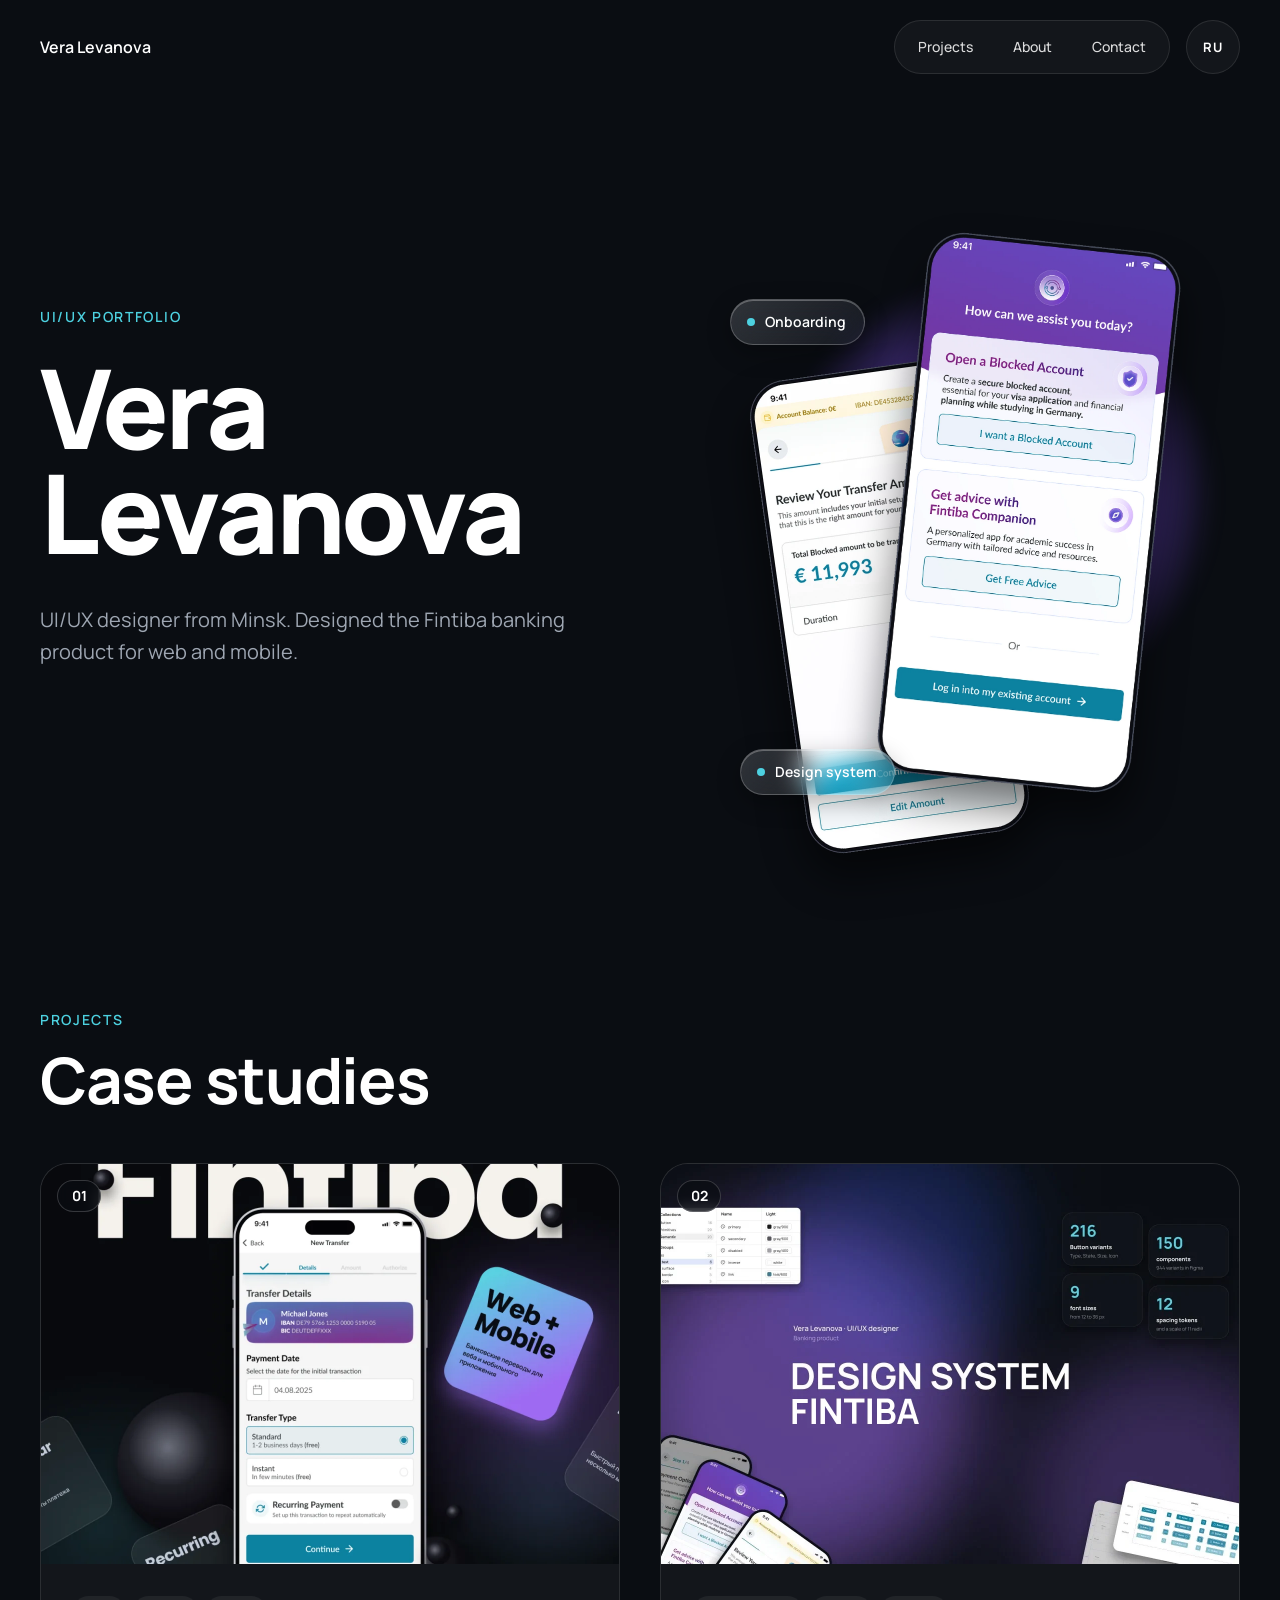
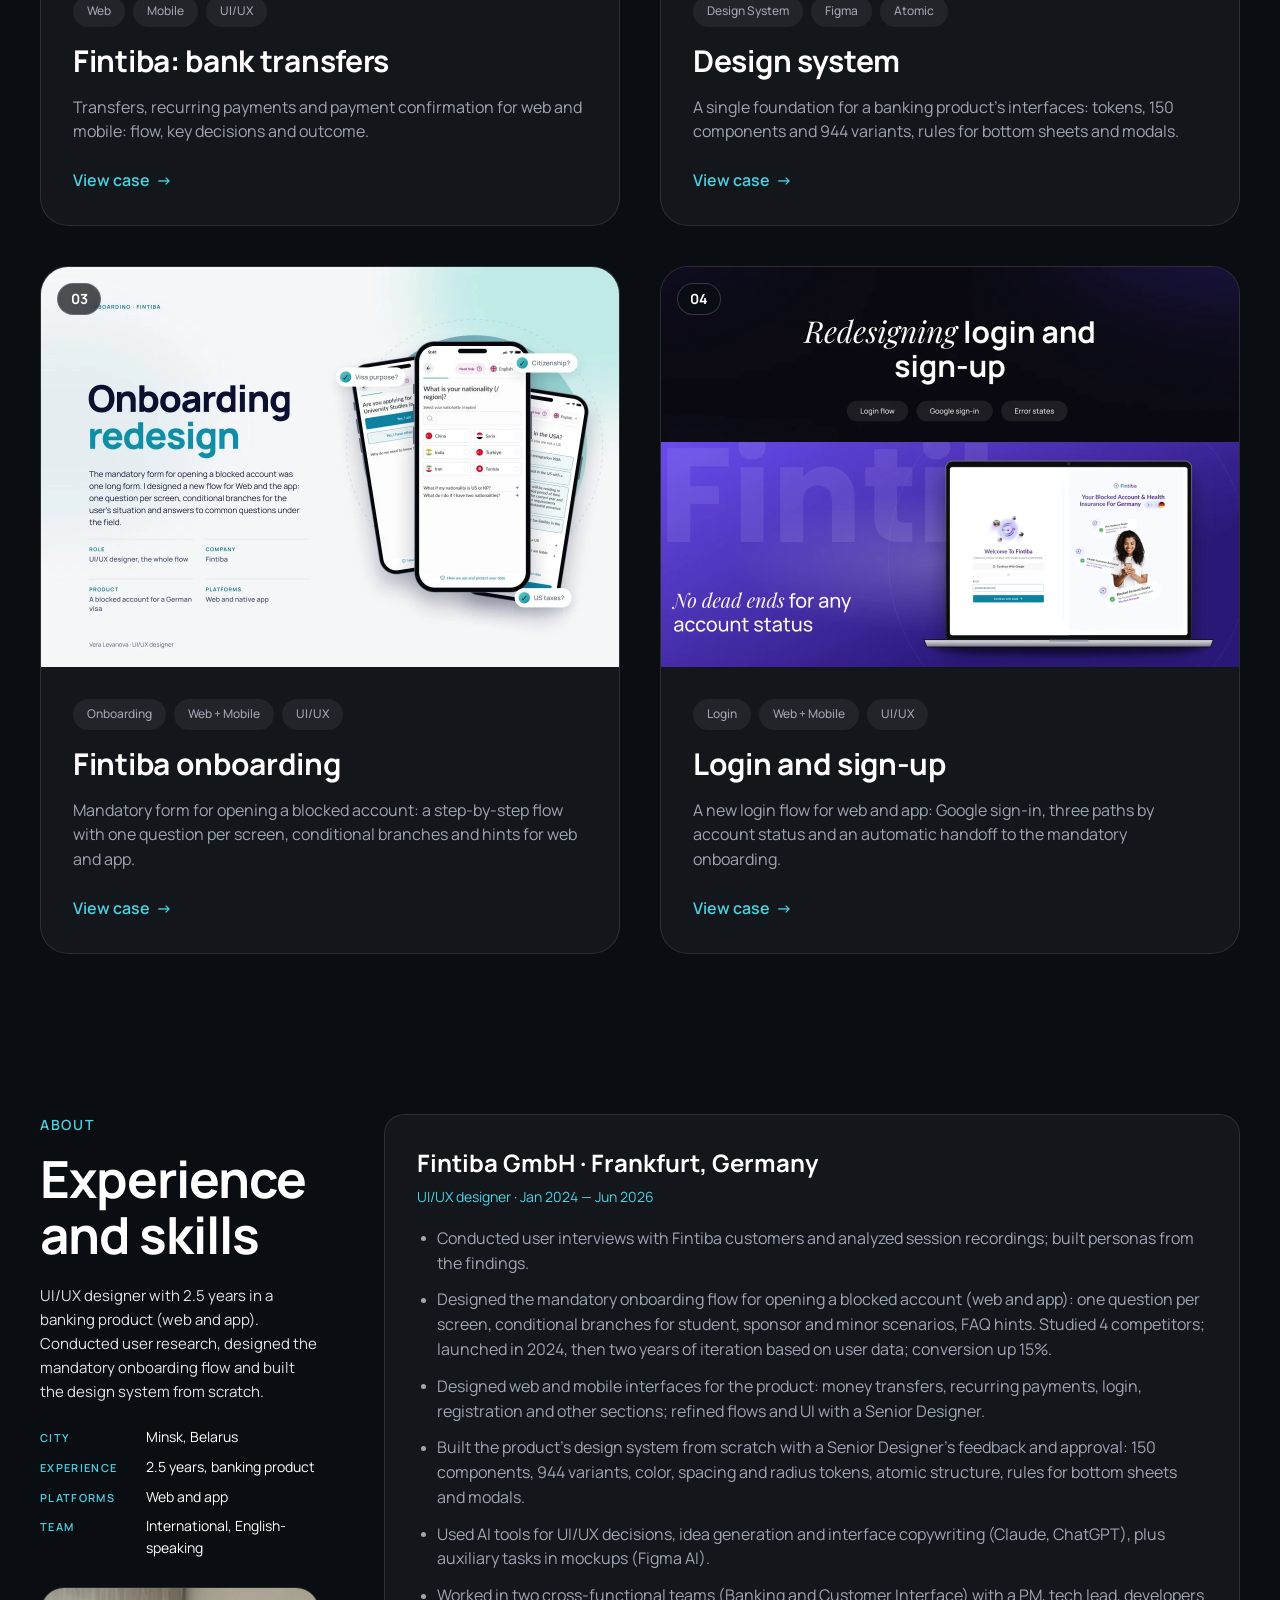
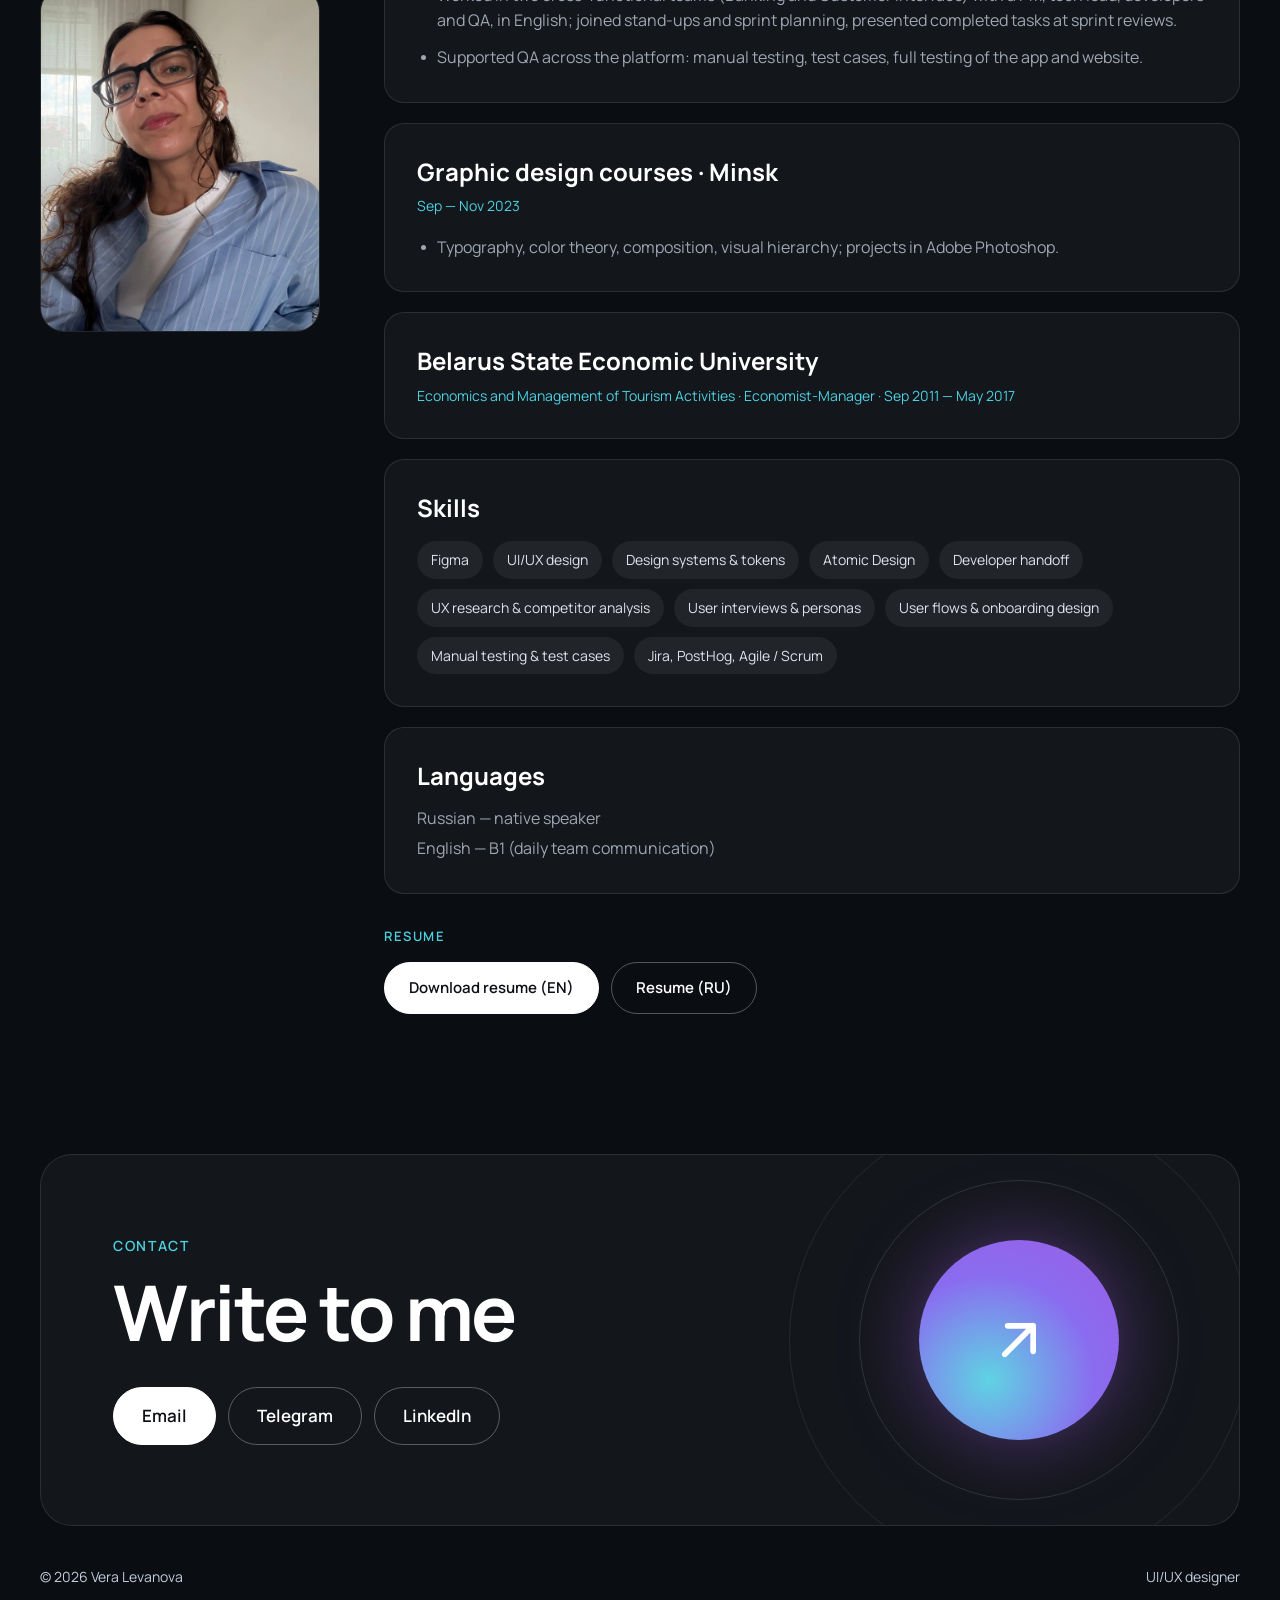
==== commit e683b297: "About section matches the updated resumes Co-Authored-By: Claude Opus 5 <noreply@anthropic.com> Clau" ====
--- a/en/index.html
+++ b/en/index.html
@@ -21,7 +21,7 @@
   <link rel="preconnect" href="https://fonts.googleapis.com">
   <link rel="preconnect" href="https://fonts.gstatic.com" crossorigin>
   <link href="https://fonts.googleapis.com/css2?family=Manrope:wght@400;500;600;700;800&display=swap" rel="stylesheet">
-  <link rel="stylesheet" href="../assets/css/site.css?v=1793600400">
+  <link rel="stylesheet" href="../assets/css/site.css?v=1793602200">
 </head>
 <body class="home">
   <a class="skip-link" href="#main">Skip to content</a>
@@ -114,10 +114,10 @@
         <div class="about-left">
           <p class="eyebrow">About</p>
           <h2 class="section-title">Experience<br>and skills</h2>
-          <p class="about-intro">UI/UX designer from Minsk. Worked on the Fintiba banking product: research, onboarding, interfaces for web and app, and a design system.</p>
+          <p class="about-intro">UI/UX designer with 2.5 years in a banking product (web and app). Conducted user research, designed the mandatory onboarding flow and built the design system from scratch.</p>
           <dl class="facts">
             <div><dt>City</dt><dd>Minsk, Belarus</dd></div>
-            <div><dt>Experience</dt><dd>2+ years, banking product</dd></div>
+            <div><dt>Experience</dt><dd>2.5 years, banking product</dd></div>
             <div><dt>Platforms</dt><dd>Web and app</dd></div>
             <div><dt>Team</dt><dd>International, English-speaking</dd></div>
           </dl>
@@ -129,14 +129,13 @@
             <h3>Fintiba GmbH · Frankfurt, Germany</h3>
             <p class="meta">UI/UX designer · Jan 2024 — Jun 2026</p>
             <ul>
-              <li>Conducted user interviews and analyzed session recordings to identify user needs and onboarding pain points.</li>
-              <li>Created user personas from research findings to support design decisions and improve the user experience.</li>
-              <li>Designed and refined onboarding: a mandatory form for opening a blocked account with one question per screen, conditional branches and hints. According to PostHog data analyzed by the product owner, onboarding conversion grew by 15%.</li>
-              <li>Designed web and mobile interfaces for a single product, including transfers and recurring payments; refined flows and UI together with a Senior Designer.</li>
-              <li>Built the product's design system from scratch under a Senior Designer's guidance to keep interfaces consistent: 150 components and 944 variants.</li>
-              <li>Used AI tools to explore design solutions and streamline the workflow.</li>
-              <li>Worked in two cross-functional teams (Banking and Customer Interface) with a PM, tech lead, developers and QA, in English; stand-ups, planning, presenting completed tasks at sprint reviews.</li>
-              <li>Supported the Banking team's QA: manual and full app and site testing, test cases.</li>
+              <li>Conducted user interviews with Fintiba customers and analyzed session recordings; built personas from the findings.</li>
+              <li>Designed the mandatory onboarding flow for opening a blocked account (web and app): one question per screen, conditional branches for student, sponsor and minor scenarios, FAQ hints. Studied 4 competitors; launched in 2024, then two years of iteration based on user data; conversion up 15%.</li>
+              <li>Designed web and mobile interfaces for the product: money transfers, recurring payments, login, registration and other sections; refined flows and UI with a Senior Designer.</li>
+              <li>Built the product&rsquo;s design system from scratch with a Senior Designer&rsquo;s feedback and approval: 150 components, 944 variants, color, spacing and radius tokens, atomic structure, rules for bottom sheets and modals.</li>
+              <li>Used AI tools for UI/UX decisions, idea generation and interface copywriting (Claude, ChatGPT), plus auxiliary tasks in mockups (Figma AI).</li>
+              <li>Worked in two cross-functional teams (Banking and Customer Interface) with a PM, tech lead, developers and QA, in English; joined stand-ups and sprint planning, presented completed tasks at sprint reviews.</li>
+              <li>Supported QA across the platform: manual testing, test cases, full testing of the app and website.</li>
             </ul>
           </article>
 
@@ -144,28 +143,28 @@
             <h3>Graphic design courses · Minsk</h3>
             <p class="meta">Sep — Nov 2023</p>
             <ul>
-              <li>Typography, color, composition, visual hierarchy; practice in Adobe Photoshop.</li>
+              <li>Typography, color theory, composition, visual hierarchy; projects in Adobe Photoshop.</li>
             </ul>
           </article>
 
           <article class="info-card">
             <h3>Belarus State Economic University</h3>
-            <p class="meta">Economics and Management of Tourism Activities · Economist-Manager · 2011 — 2017</p>
+            <p class="meta">Economics and Management of Tourism Activities · Economist-Manager · Sep 2011 — May 2017</p>
           </article>
 
           <article class="info-card">
             <h3>Skills</h3>
             <div class="chips">
-              <span class="chip">Figma</span><span class="chip">UI/UX design</span><span class="chip">Design systems and tokens</span><span class="chip">Atomic Design</span>
-              <span class="chip">Developer handoff</span><span class="chip">UX research and competitor analysis</span><span class="chip">User interviews and personas</span>
-              <span class="chip">User flows and onboarding</span><span class="chip">Manual testing, test cases</span><span class="chip">Jira, PostHog, Agile / Scrum</span>
+              <span class="chip">Figma</span><span class="chip">UI/UX design</span><span class="chip">Design systems &amp; tokens</span><span class="chip">Atomic Design</span>
+              <span class="chip">Developer handoff</span><span class="chip">UX research &amp; competitor analysis</span><span class="chip">User interviews &amp; personas</span>
+              <span class="chip">User flows &amp; onboarding design</span><span class="chip">Manual testing &amp; test cases</span><span class="chip">Jira, PostHog, Agile / Scrum</span>
             </div>
           </article>
 
           <article class="info-card">
             <h3>Languages</h3>
             <div class="langs">
-              <span>Russian — native</span>
+              <span>Russian — native speaker</span>
               <span>English — B1 (daily team communication)</span>
             </div>
           </article>
@@ -173,8 +172,8 @@
           <div class="resume">
             <p class="eyebrow">Resume</p>
             <div class="resume-actions">
-              <a class="btn btn--solid" href="../assets/cv/CV_Levanova_EN.pdf" download>Download resume (EN)</a>
-              <a class="btn" href="../assets/cv/CV_Levanova_RU.pdf" download>Resume (RU)</a>
+              <a class="btn btn--solid" href="../assets/cv/CV_Levanova_EN.pdf?v=1793602100" download>Download resume (EN)</a>
+              <a class="btn" href="../assets/cv/CV_Levanova_RU.pdf?v=1793602100" download>Resume (RU)</a>
             </div>
           </div>
         </div>
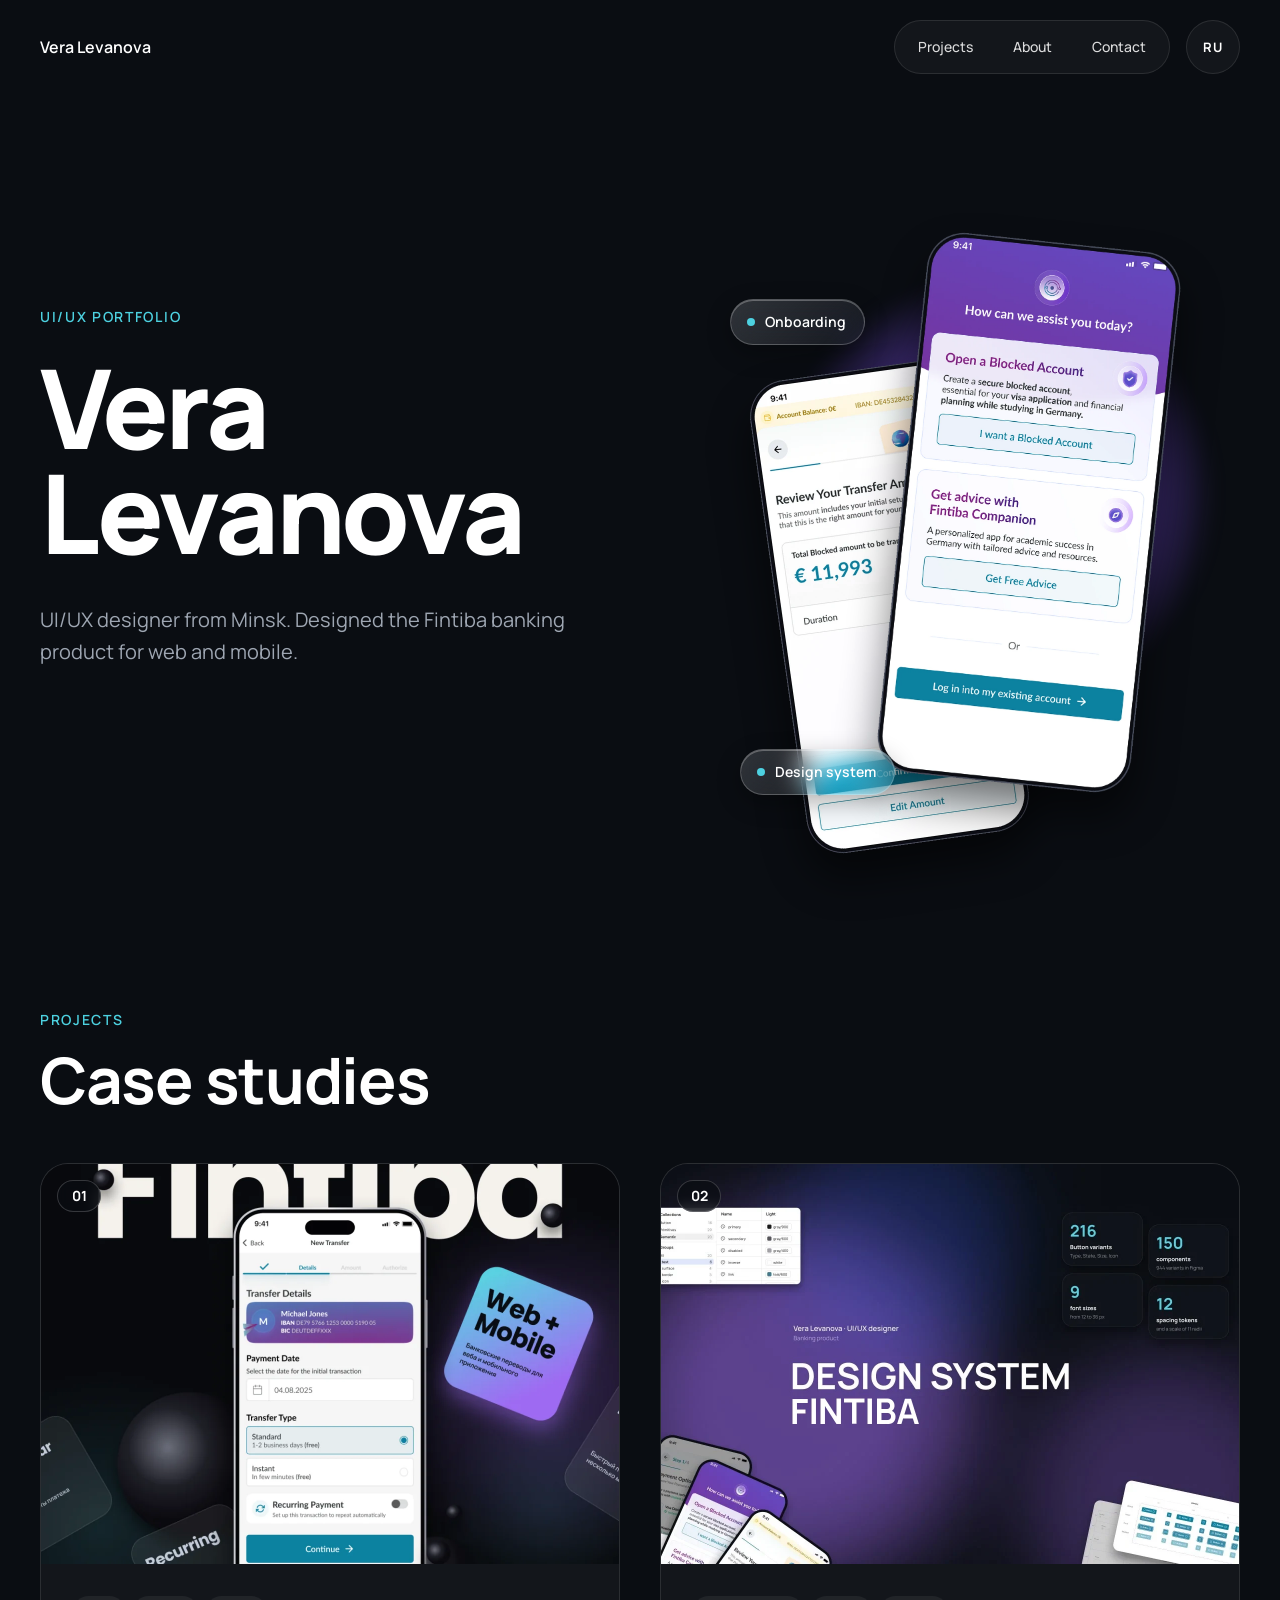
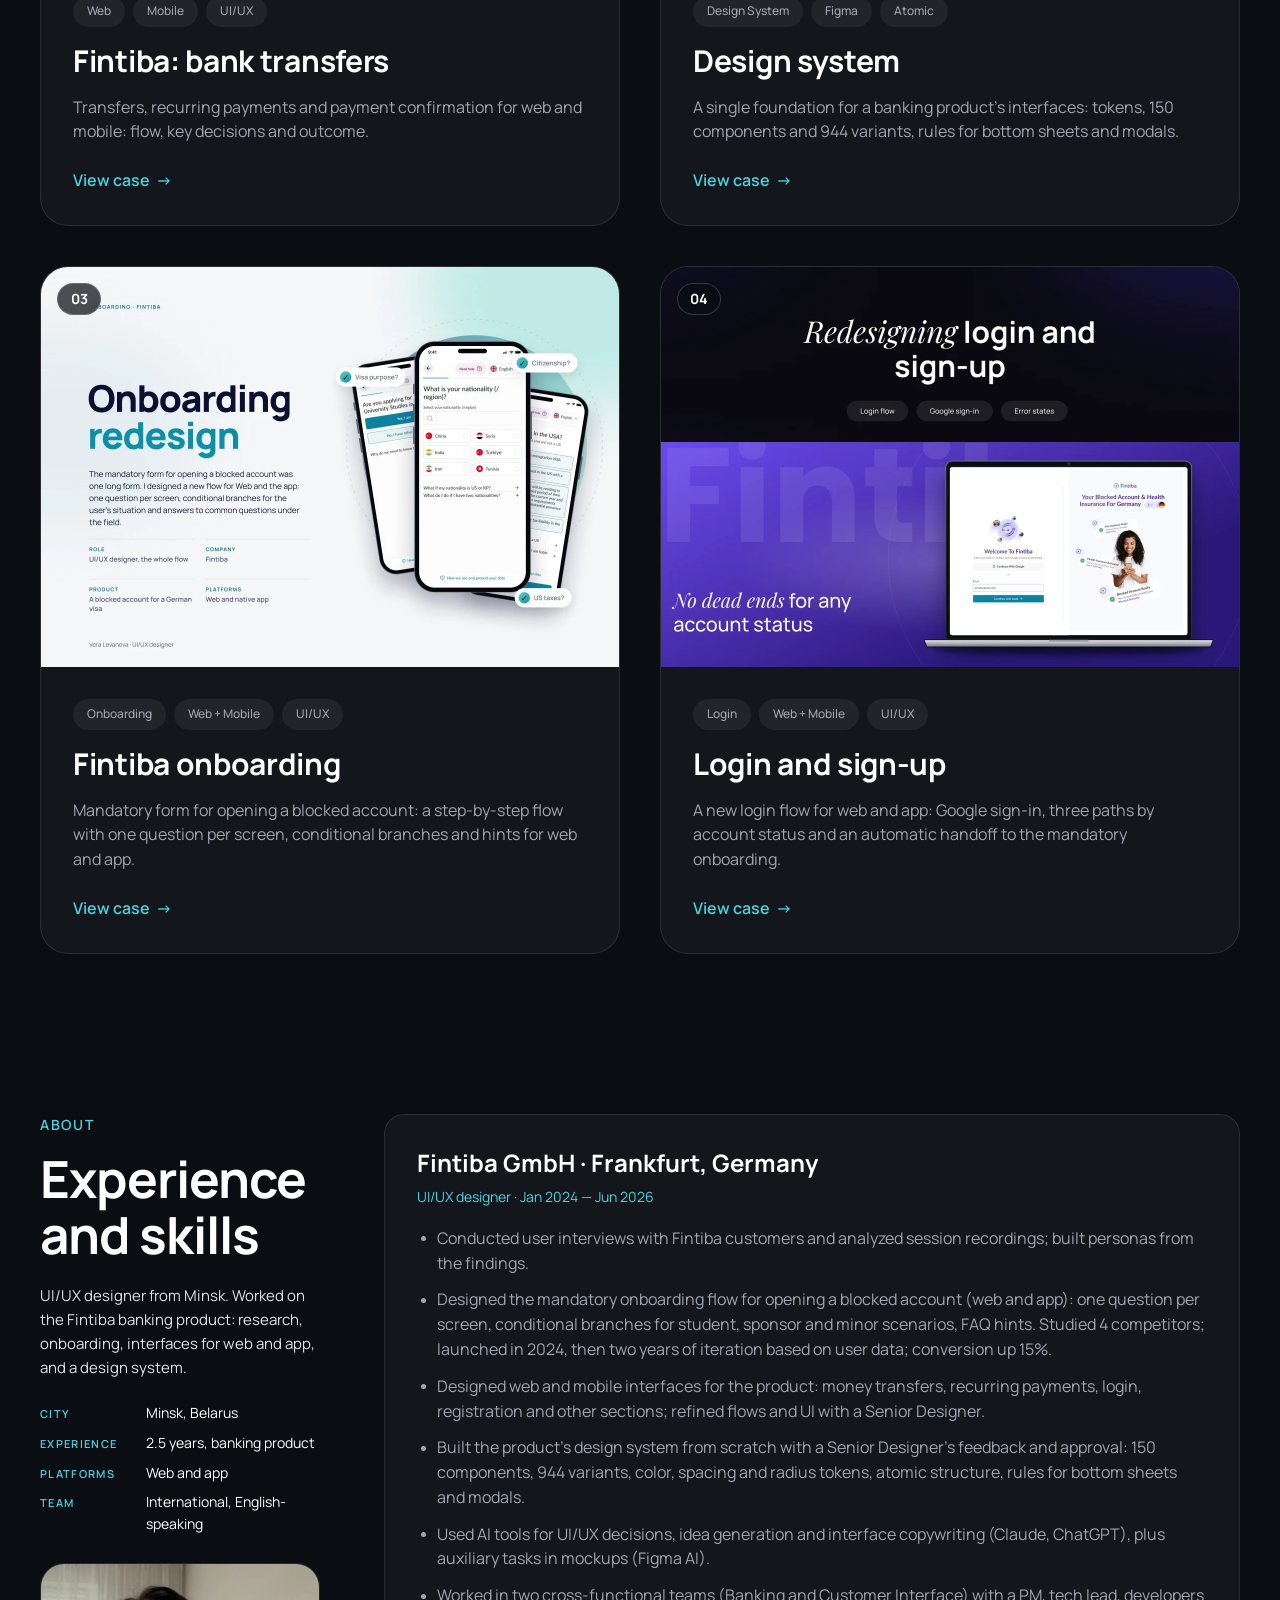
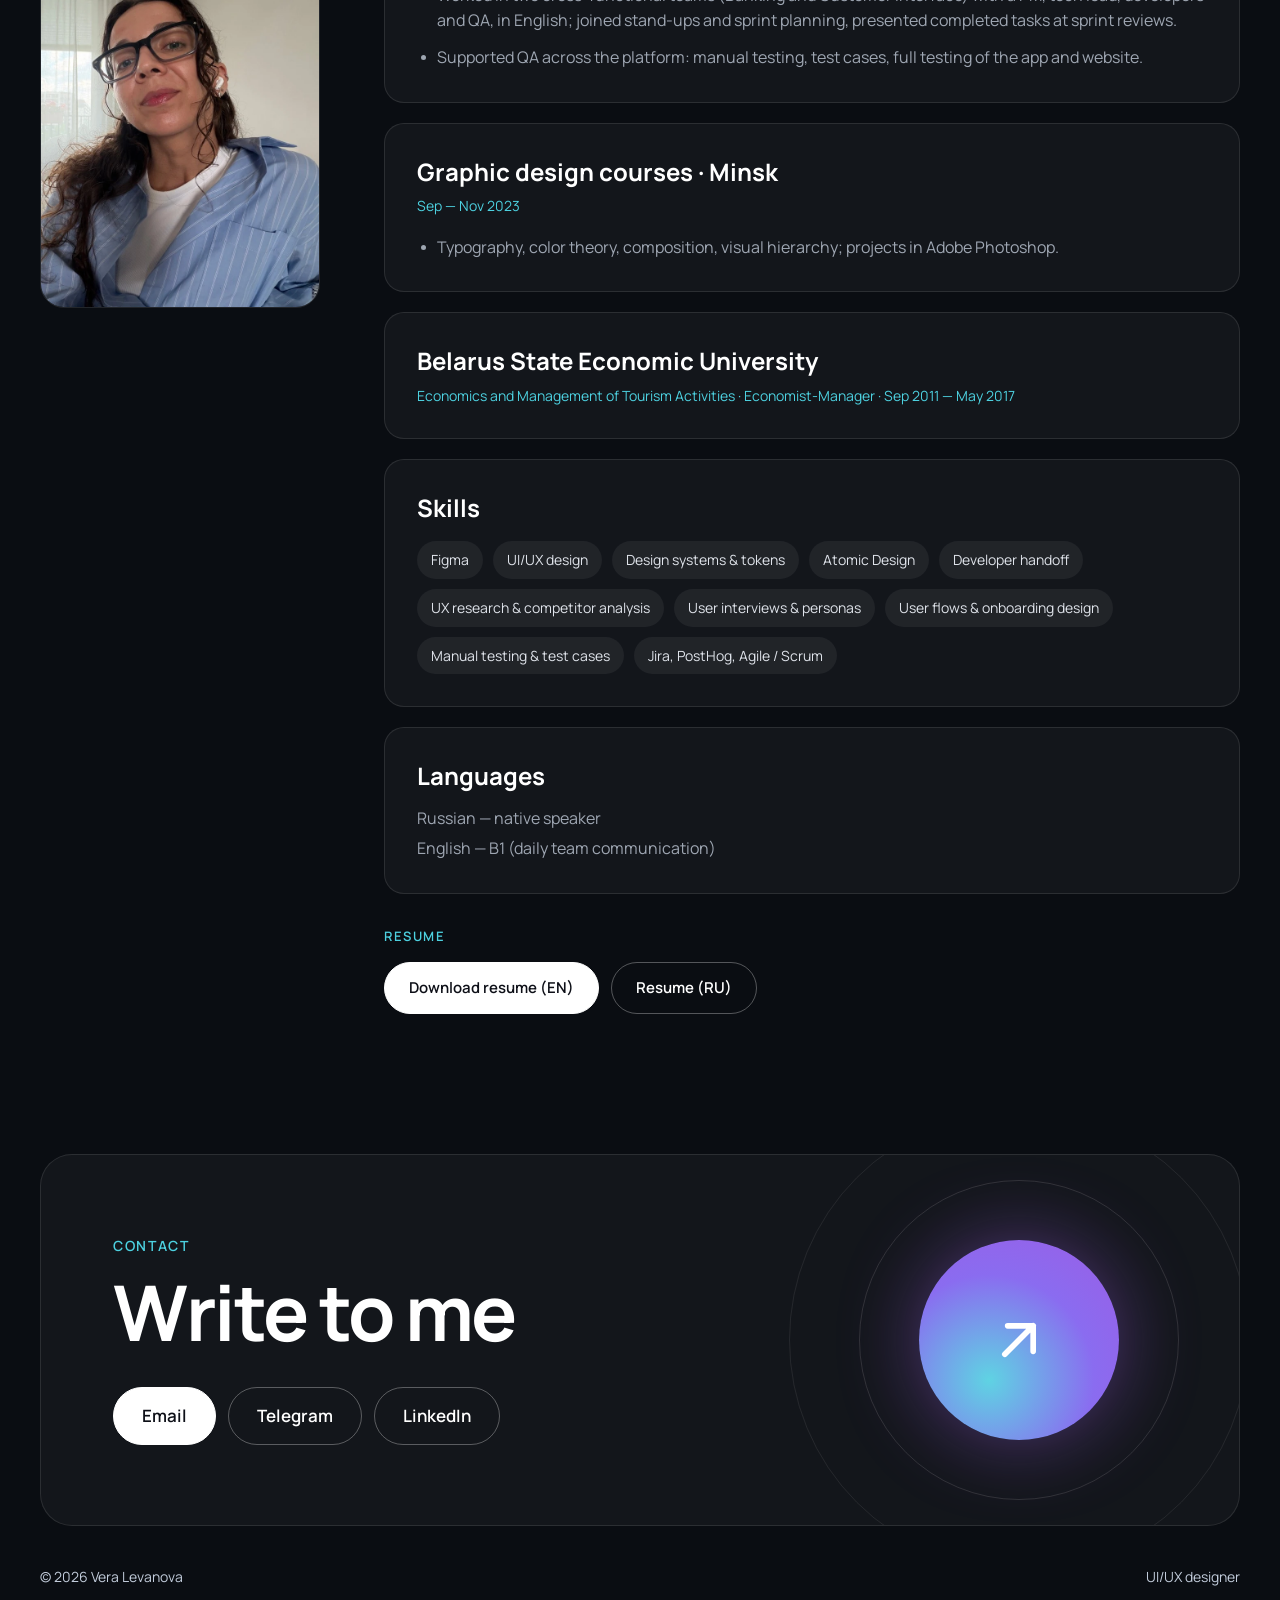
==== commit 00e63b3f: "Restore the original About intro line Co-Authored-By: Claude Opus 5 <noreply@anthropic.com> Claude-S" ====
--- a/en/index.html
+++ b/en/index.html
@@ -21,7 +21,7 @@
   <link rel="preconnect" href="https://fonts.googleapis.com">
   <link rel="preconnect" href="https://fonts.gstatic.com" crossorigin>
   <link href="https://fonts.googleapis.com/css2?family=Manrope:wght@400;500;600;700;800&display=swap" rel="stylesheet">
-  <link rel="stylesheet" href="../assets/css/site.css?v=1793602200">
+  <link rel="stylesheet" href="../assets/css/site.css?v=1793602300">
 </head>
 <body class="home">
   <a class="skip-link" href="#main">Skip to content</a>
@@ -114,7 +114,7 @@
         <div class="about-left">
           <p class="eyebrow">About</p>
           <h2 class="section-title">Experience<br>and skills</h2>
-          <p class="about-intro">UI/UX designer with 2.5 years in a banking product (web and app). Conducted user research, designed the mandatory onboarding flow and built the design system from scratch.</p>
+          <p class="about-intro">UI/UX designer from Minsk. Worked on the Fintiba banking product: research, onboarding, interfaces for web and app, and a design system.</p>
           <dl class="facts">
             <div><dt>City</dt><dd>Minsk, Belarus</dd></div>
             <div><dt>Experience</dt><dd>2.5 years, banking product</dd></div>
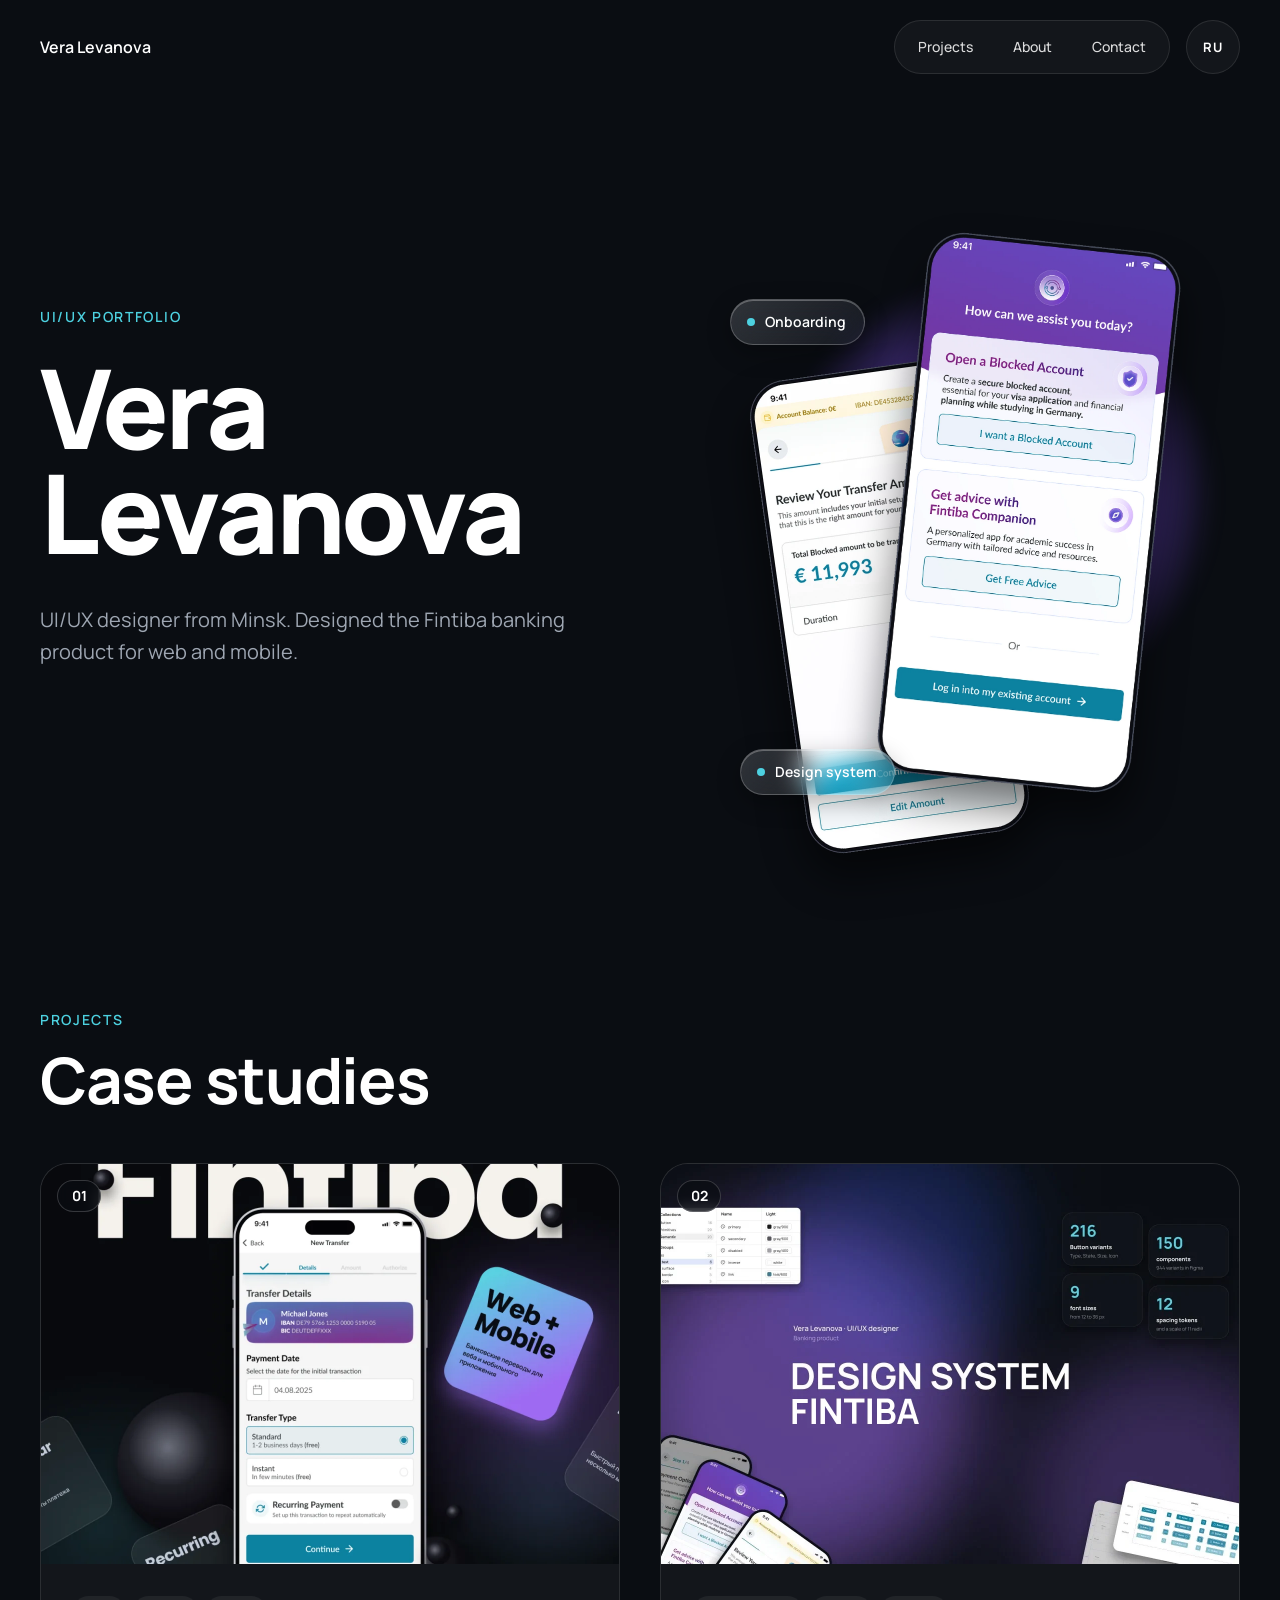
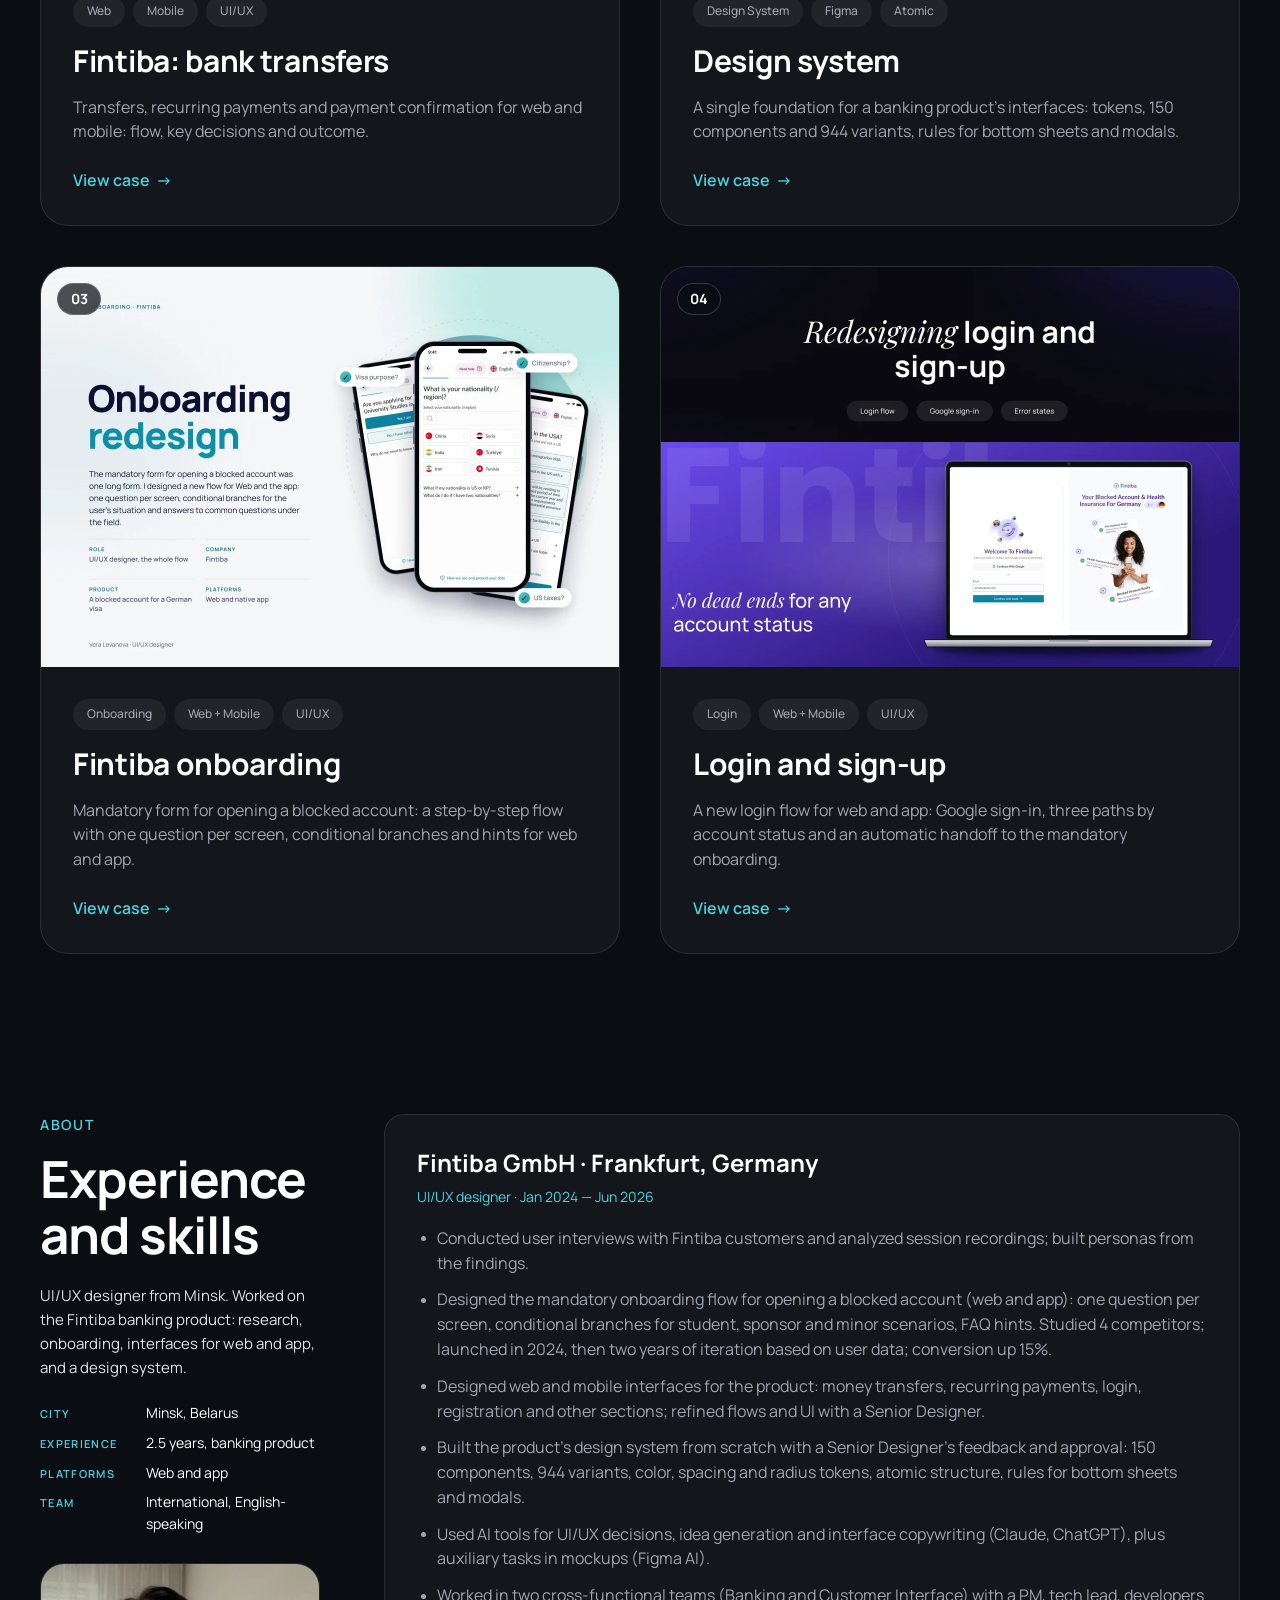
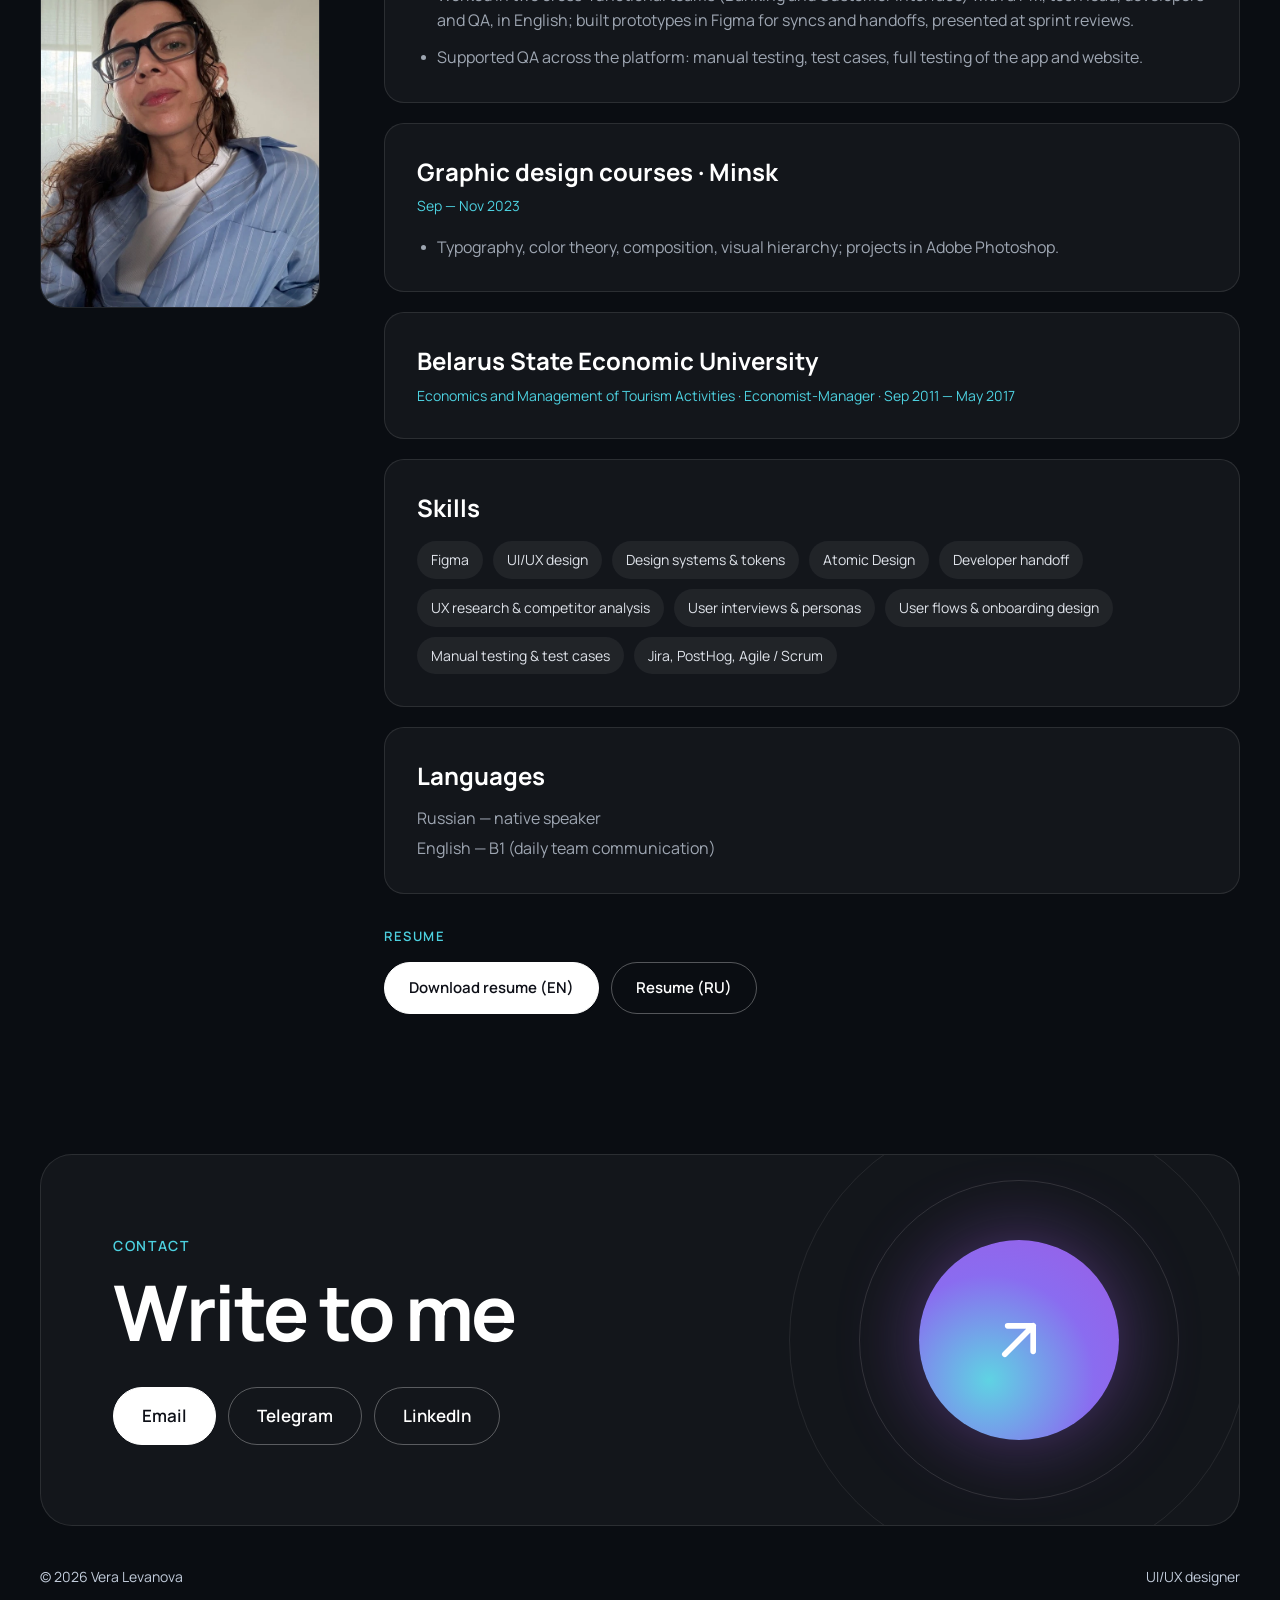
==== commit ba85ca16: "About section: mention Figma prototyping for syncs/handoffs (RU + EN) Co-Authored-By: Claude Opus 5." ====
--- a/en/index.html
+++ b/en/index.html
@@ -134,7 +134,7 @@
               <li>Designed web and mobile interfaces for the product: money transfers, recurring payments, login, registration and other sections; refined flows and UI with a Senior Designer.</li>
               <li>Built the product&rsquo;s design system from scratch with a Senior Designer&rsquo;s feedback and approval: 150 components, 944 variants, color, spacing and radius tokens, atomic structure, rules for bottom sheets and modals.</li>
               <li>Used AI tools for UI/UX decisions, idea generation and interface copywriting (Claude, ChatGPT), plus auxiliary tasks in mockups (Figma AI).</li>
-              <li>Worked in two cross-functional teams (Banking and Customer Interface) with a PM, tech lead, developers and QA, in English; joined stand-ups and sprint planning, presented completed tasks at sprint reviews.</li>
+              <li>Worked in two cross-functional teams (Banking and Customer Interface) with a PM, tech lead, developers and QA, in English; built prototypes in Figma for syncs and handoffs, presented at sprint reviews.</li>
               <li>Supported QA across the platform: manual testing, test cases, full testing of the app and website.</li>
             </ul>
           </article>
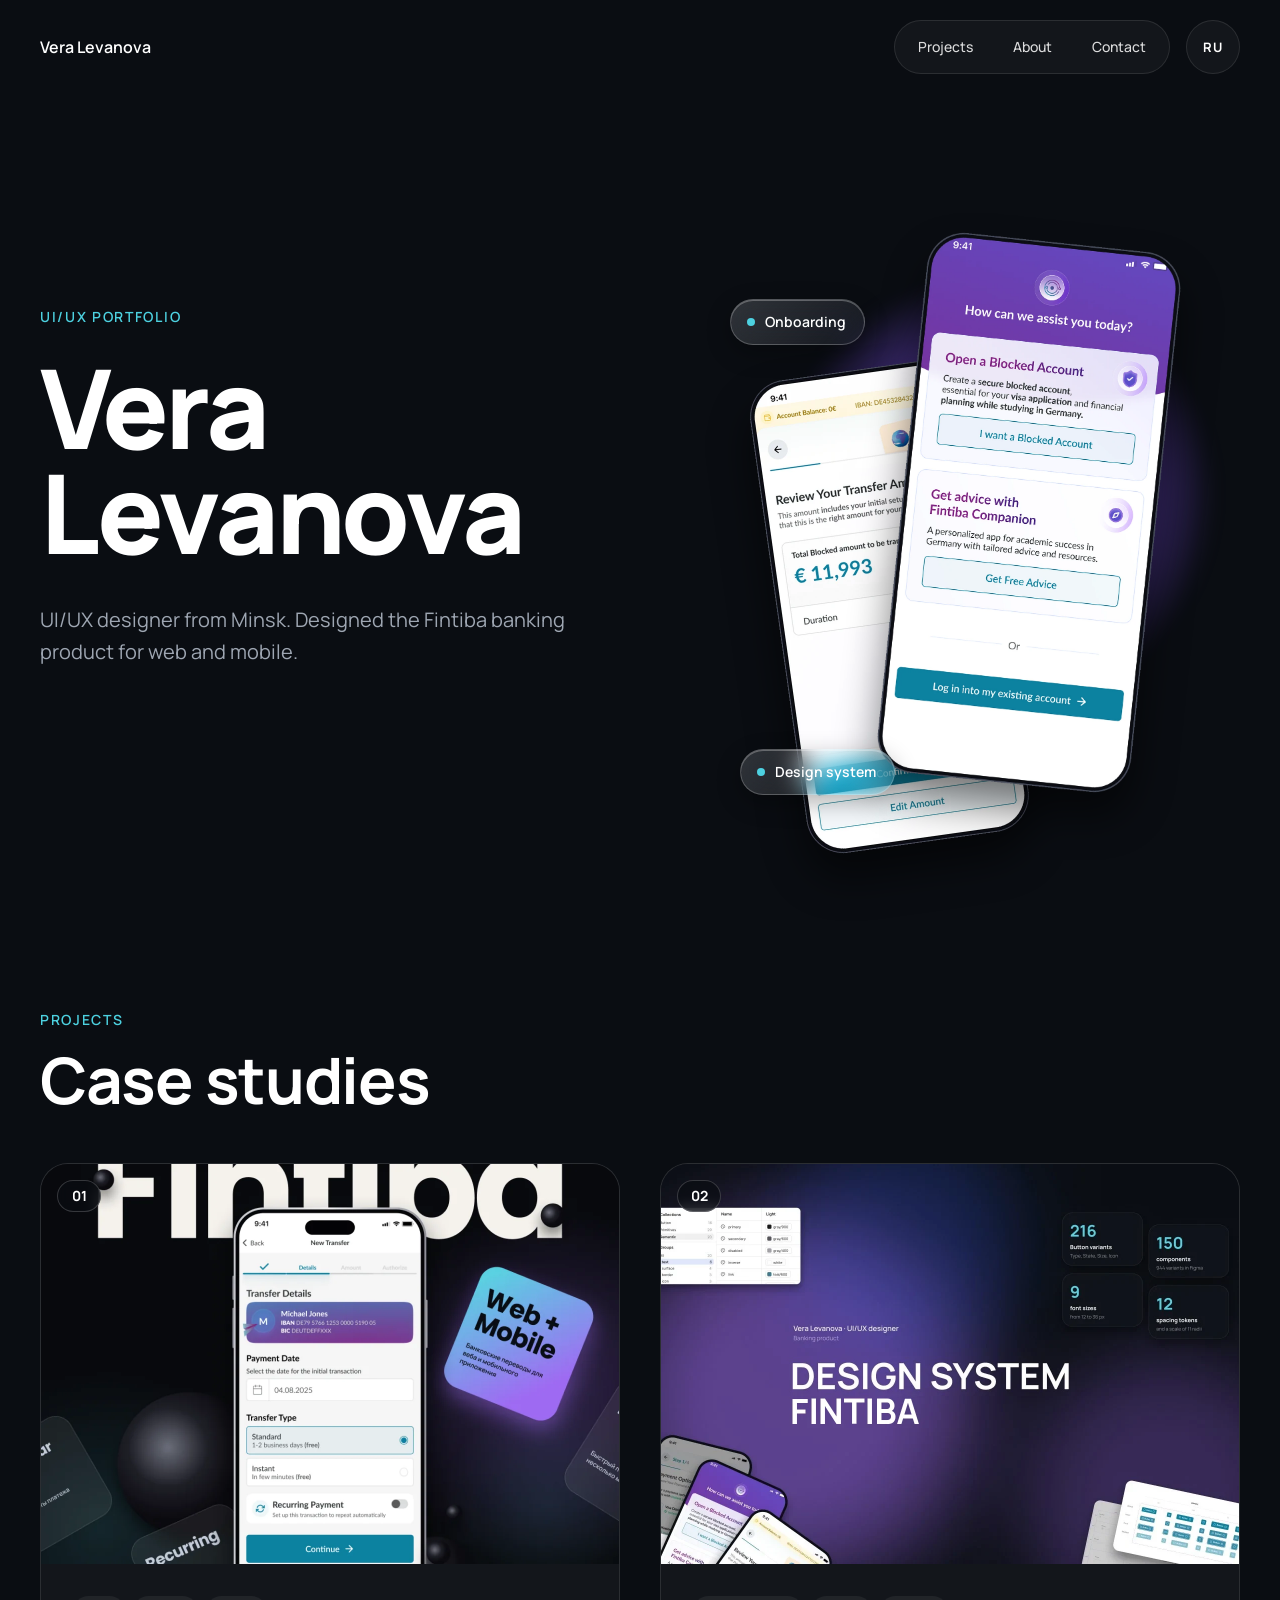
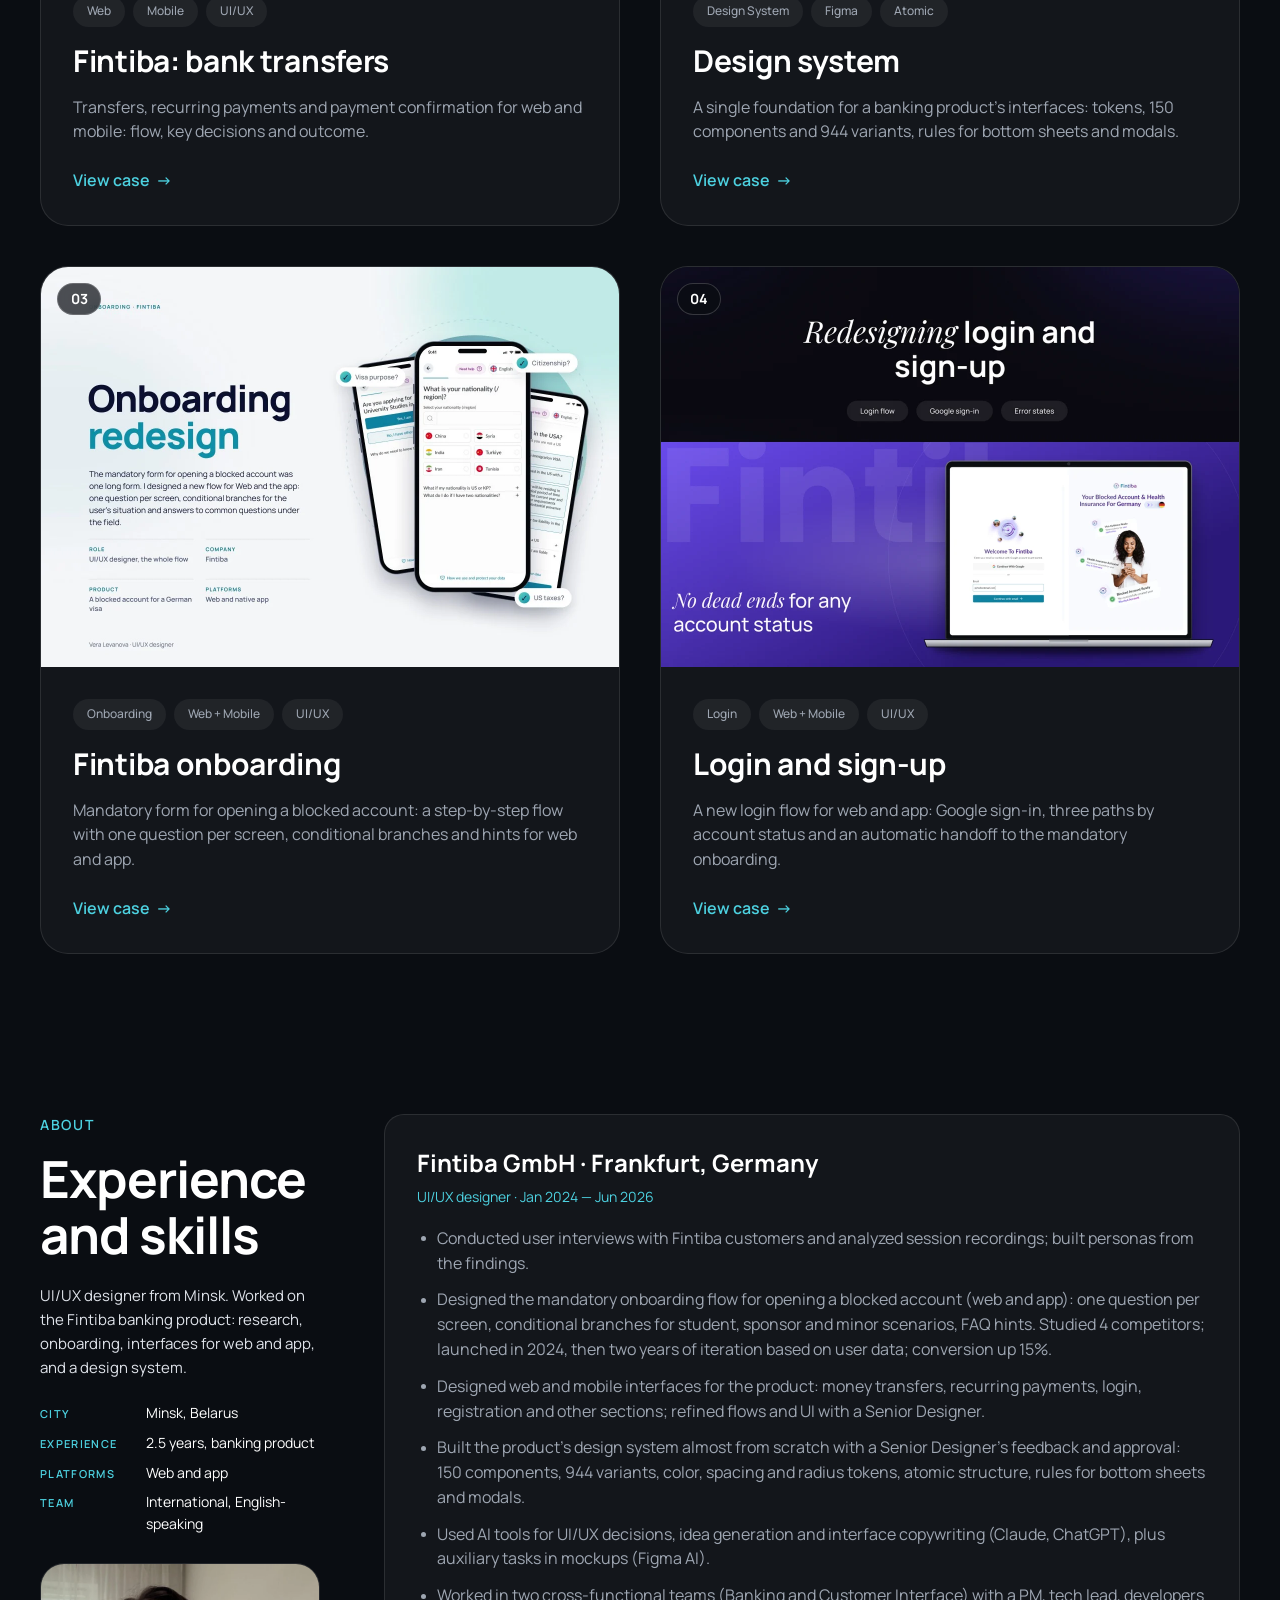
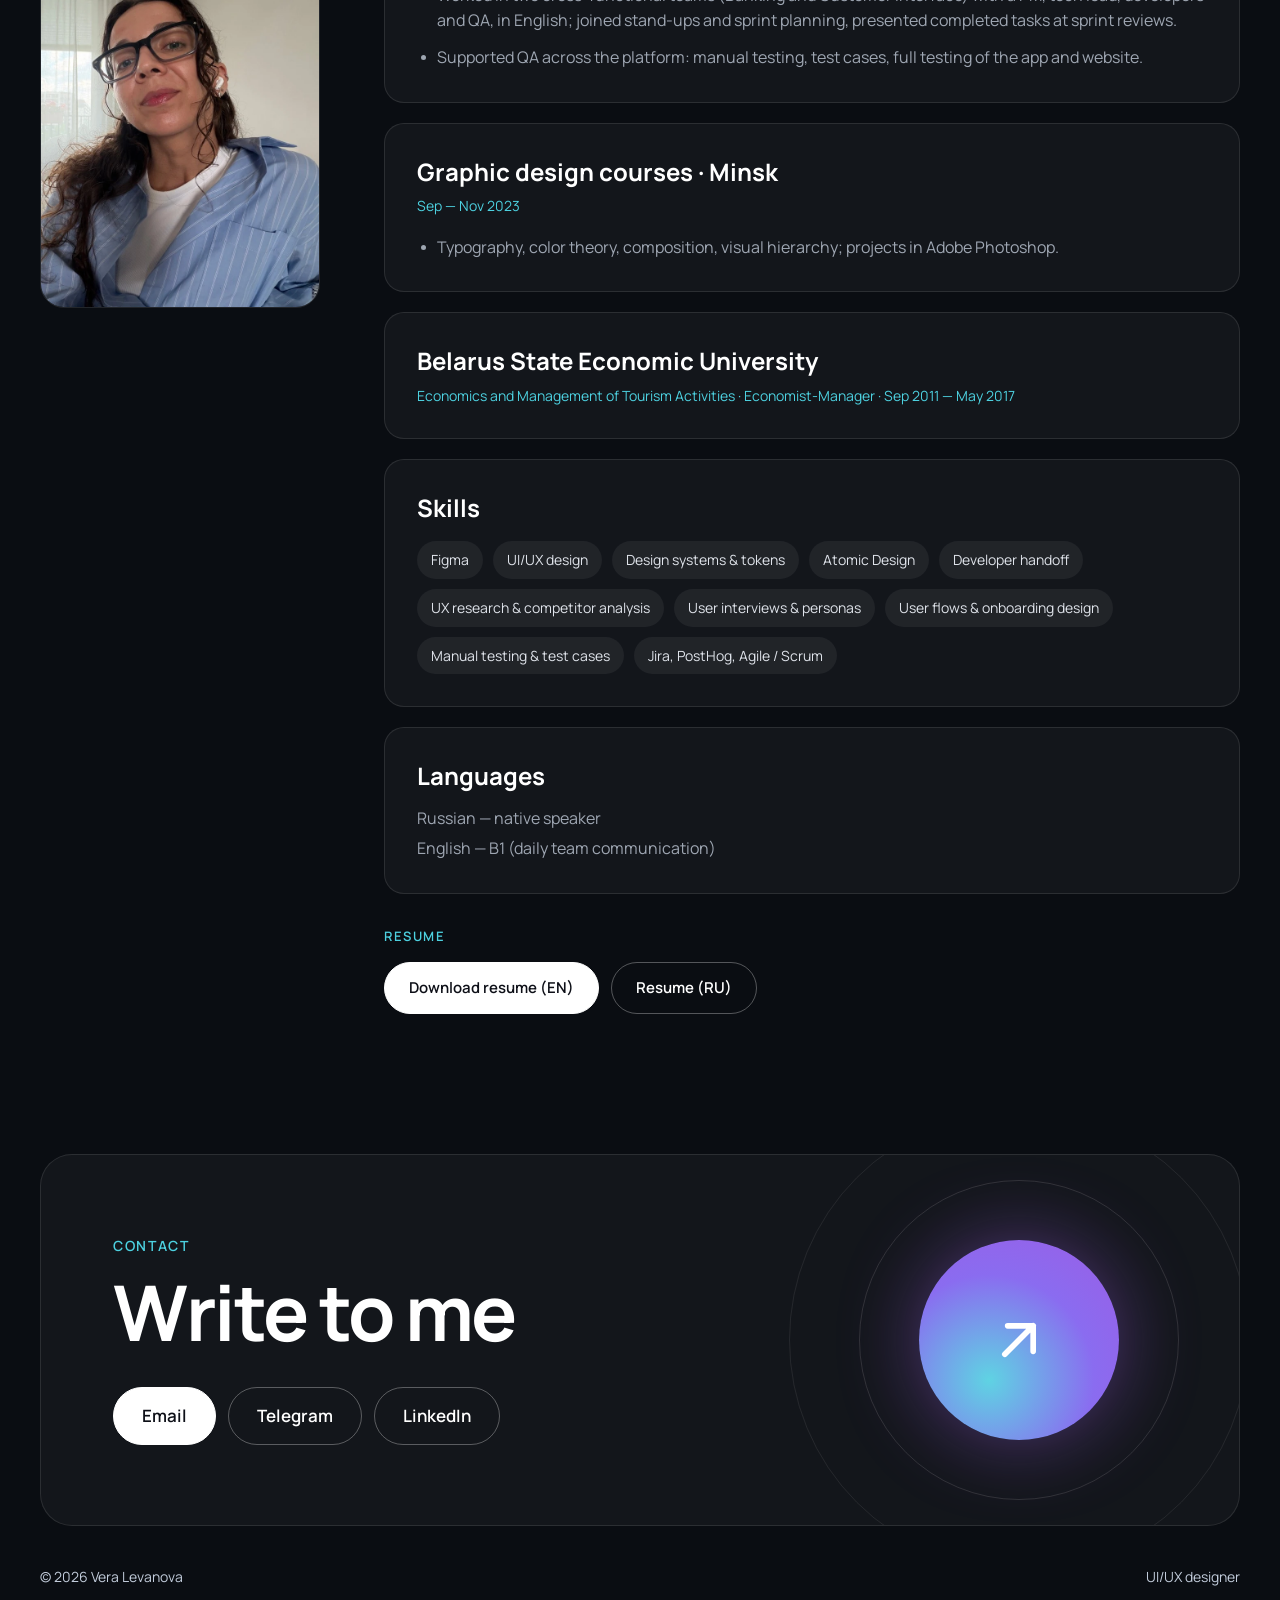
==== commit dd1997a1: "Design system: 'almost from scratch' wording Co-Authored-By: Claude Opus 5 <noreply@anthropic.com> C" ====
--- a/en/index.html
+++ b/en/index.html
@@ -21,7 +21,7 @@
   <link rel="preconnect" href="https://fonts.googleapis.com">
   <link rel="preconnect" href="https://fonts.gstatic.com" crossorigin>
   <link href="https://fonts.googleapis.com/css2?family=Manrope:wght@400;500;600;700;800&display=swap" rel="stylesheet">
-  <link rel="stylesheet" href="../assets/css/site.css?v=1793602300">
+  <link rel="stylesheet" href="../assets/css/site.css?v=1794825900">
 </head>
 <body class="home">
   <a class="skip-link" href="#main">Skip to content</a>
@@ -132,9 +132,9 @@
               <li>Conducted user interviews with Fintiba customers and analyzed session recordings; built personas from the findings.</li>
               <li>Designed the mandatory onboarding flow for opening a blocked account (web and app): one question per screen, conditional branches for student, sponsor and minor scenarios, FAQ hints. Studied 4 competitors; launched in 2024, then two years of iteration based on user data; conversion up 15%.</li>
               <li>Designed web and mobile interfaces for the product: money transfers, recurring payments, login, registration and other sections; refined flows and UI with a Senior Designer.</li>
-              <li>Built the product&rsquo;s design system from scratch with a Senior Designer&rsquo;s feedback and approval: 150 components, 944 variants, color, spacing and radius tokens, atomic structure, rules for bottom sheets and modals.</li>
+              <li>Built the product&rsquo;s design system almost from scratch with a Senior Designer&rsquo;s feedback and approval: 150 components, 944 variants, color, spacing and radius tokens, atomic structure, rules for bottom sheets and modals.</li>
               <li>Used AI tools for UI/UX decisions, idea generation and interface copywriting (Claude, ChatGPT), plus auxiliary tasks in mockups (Figma AI).</li>
-              <li>Worked in two cross-functional teams (Banking and Customer Interface) with a PM, tech lead, developers and QA, in English; built prototypes in Figma for syncs and handoffs, presented at sprint reviews.</li>
+              <li>Worked in two cross-functional teams (Banking and Customer Interface) with a PM, tech lead, developers and QA, in English; joined stand-ups and sprint planning, presented completed tasks at sprint reviews.</li>
               <li>Supported QA across the platform: manual testing, test cases, full testing of the app and website.</li>
             </ul>
           </article>
